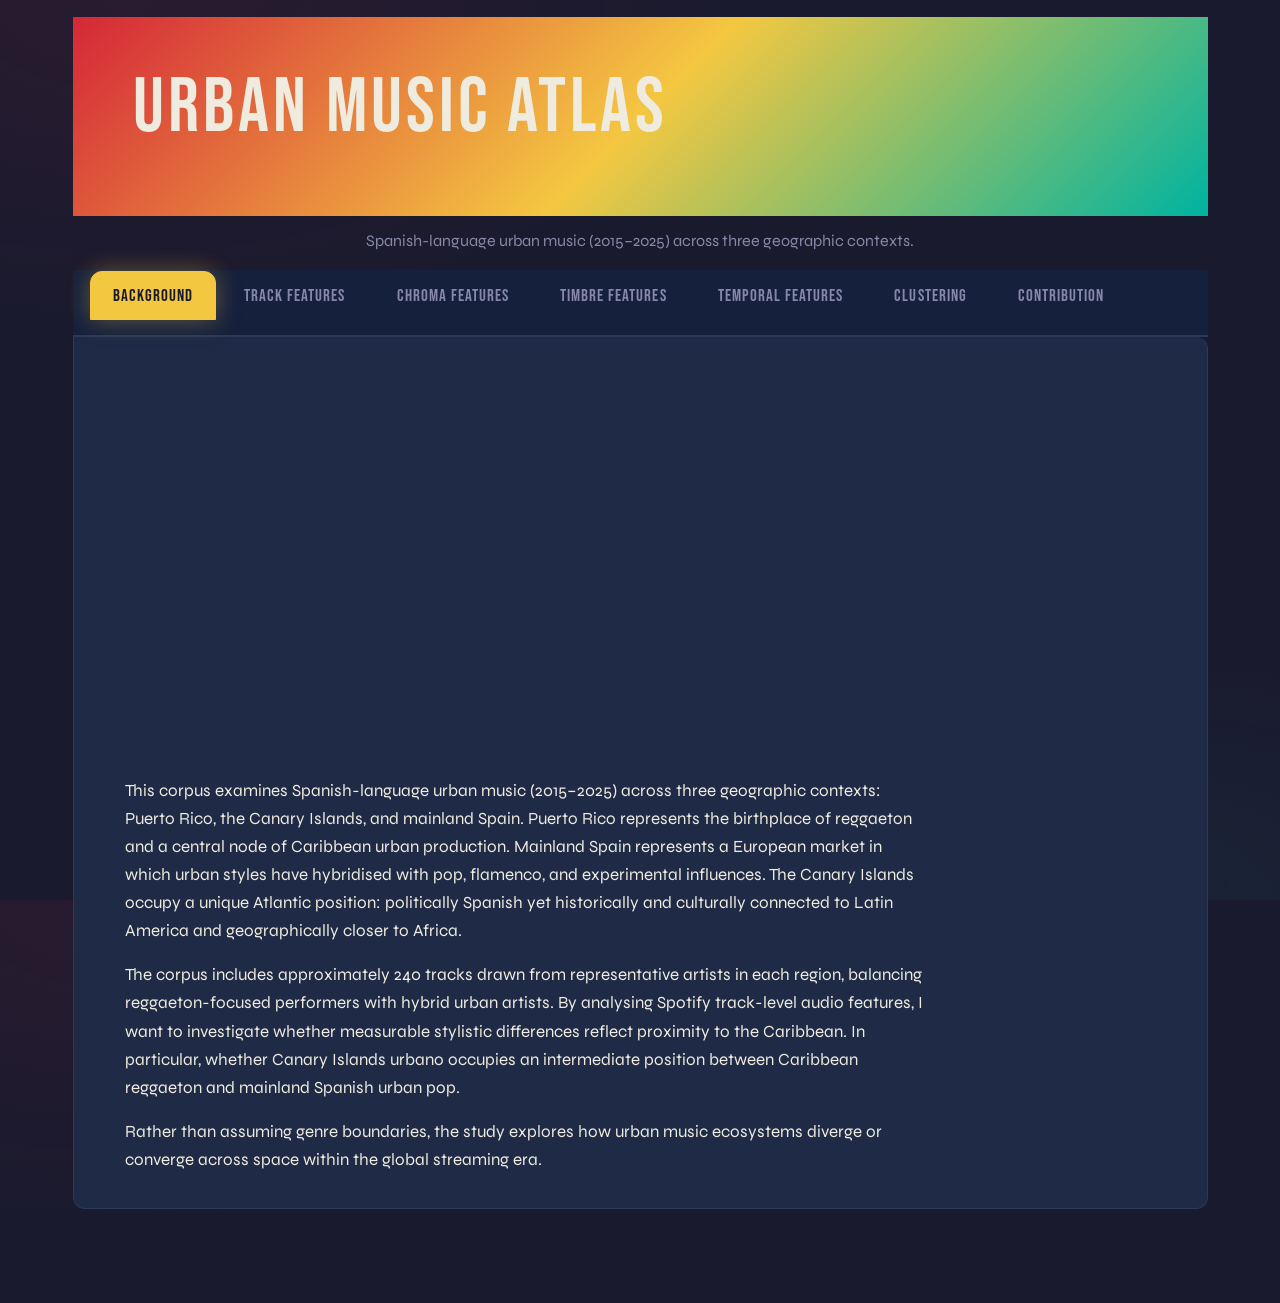
==== index.html @ befdadda "add keygrams" ====
<!DOCTYPE html>
<html xmlns="http://www.w3.org/1999/xhtml" lang="en" xml:lang="en"><head>

<meta charset="utf-8">
<meta name="generator" content="quarto-1.8.25">

<meta name="viewport" content="width=device-width, initial-scale=1.0, user-scalable=yes">


<title>Urban Music Atlas</title>
<style>
code{white-space: pre-wrap;}
span.smallcaps{font-variant: small-caps;}
div.columns{display: flex; gap: min(4vw, 1.5em);}
div.column{flex: auto; overflow-x: auto;}
div.hanging-indent{margin-left: 1.5em; text-indent: -1.5em;}
ul.task-list{list-style: none;}
ul.task-list li input[type="checkbox"] {
  width: 0.8em;
  margin: 0 0.8em 0.2em -1em; /* quarto-specific, see https://github.com/quarto-dev/quarto-cli/issues/4556 */ 
  vertical-align: middle;
}
</style>


<script src="index_files/libs/clipboard/clipboard.min.js"></script>
<script src="index_files/libs/quarto-html/quarto.js" type="module"></script>
<script src="index_files/libs/quarto-html/tabsets/tabsets.js" type="module"></script>
<script src="index_files/libs/quarto-html/axe/axe-check.js" type="module"></script>
<script src="index_files/libs/quarto-html/popper.min.js"></script>
<script src="index_files/libs/quarto-html/tippy.umd.min.js"></script>
<script src="index_files/libs/quarto-html/anchor.min.js"></script>
<link href="index_files/libs/quarto-html/tippy.css" rel="stylesheet">
<link href="index_files/libs/quarto-html/quarto-syntax-highlighting-dark-707d8167ce6003fca903bfe2be84ab7f.css" rel="stylesheet" id="quarto-text-highlighting-styles">
<script src="index_files/libs/bootstrap/bootstrap.min.js"></script>
<link href="index_files/libs/bootstrap/bootstrap-icons.css" rel="stylesheet">
<link href="index_files/libs/bootstrap/bootstrap-fcc3bc6eb91de46a6ea40c6d96a0da9b.min.css" rel="stylesheet" append-hash="true" id="quarto-bootstrap" data-mode="dark">


<link rel="stylesheet" href="styles.css">
</head>

<body class="quarto-light">

<div id="quarto-content" class="page-columns page-rows-contents page-layout-full">

<main class="content column-page" id="quarto-document-content">

<header id="title-block-header" class="quarto-title-block default">
<div class="quarto-title">
<h1 class="title">Urban Music Atlas</h1>
</div>



<div class="quarto-title-meta column-page">

    
  
    
  </div>
  


</header>


<div class="hero-banner">
<p>URBAN MUSIC ATLAS</p>
</div>
<p>Spanish-language urban music (2015–2025) across three geographic contexts.</p>
<div class="tabset-margin-container"></div><div class="panel-tabset">
<ul class="nav nav-tabs" role="tablist"><li class="nav-item" role="presentation"><a class="nav-link active" id="tabset-1-1-tab" data-bs-toggle="tab" data-bs-target="#tabset-1-1" role="tab" aria-controls="tabset-1-1" aria-selected="true" href="">Background</a></li><li class="nav-item" role="presentation"><a class="nav-link" id="tabset-1-2-tab" data-bs-toggle="tab" data-bs-target="#tabset-1-2" role="tab" aria-controls="tabset-1-2" aria-selected="false" href="">Track Features</a></li><li class="nav-item" role="presentation"><a class="nav-link" id="tabset-1-3-tab" data-bs-toggle="tab" data-bs-target="#tabset-1-3" role="tab" aria-controls="tabset-1-3" aria-selected="false" href="">Chroma Features</a></li><li class="nav-item" role="presentation"><a class="nav-link" id="tabset-1-4-tab" data-bs-toggle="tab" data-bs-target="#tabset-1-4" role="tab" aria-controls="tabset-1-4" aria-selected="false" href="">Timbre Features</a></li><li class="nav-item" role="presentation"><a class="nav-link" id="tabset-1-5-tab" data-bs-toggle="tab" data-bs-target="#tabset-1-5" role="tab" aria-controls="tabset-1-5" aria-selected="false" href="">Temporal Features</a></li><li class="nav-item" role="presentation"><a class="nav-link" id="tabset-1-6-tab" data-bs-toggle="tab" data-bs-target="#tabset-1-6" role="tab" aria-controls="tabset-1-6" aria-selected="false" href="">Clustering</a></li><li class="nav-item" role="presentation"><a class="nav-link" id="tabset-1-7-tab" data-bs-toggle="tab" data-bs-target="#tabset-1-7" role="tab" aria-controls="tabset-1-7" aria-selected="false" href="">Contribution</a></li></ul>
<div class="tab-content">
<div id="tabset-1-1" class="tab-pane active" role="tabpanel" aria-labelledby="tabset-1-1-tab">
<iframe src="https://open.spotify.com/embed/playlist/0Z93ne5Yrdqr1hLlRqF7hq" width="100%" height="380" frameborder="0" allowtransparency="true" allow="encrypted-media" style="border-radius: 12px;">
</iframe>
<p>This corpus examines Spanish-language urban music (2015–2025) across three geographic contexts: Puerto Rico, the Canary Islands, and mainland Spain. Puerto Rico represents the birthplace of reggaeton and a central node of Caribbean urban production. Mainland Spain represents a European market in which urban styles have hybridised with pop, flamenco, and experimental influences. The Canary Islands occupy a unique Atlantic position: politically Spanish yet historically and culturally connected to Latin America and geographically closer to Africa.</p>
<p>The corpus includes approximately 240 tracks drawn from representative artists in each region, balancing reggaeton-focused performers with hybrid urban artists. By analysing Spotify track-level audio features, I want to investigate whether measurable stylistic differences reflect proximity to the Caribbean. In particular, whether Canary Islands urbano occupies an intermediate position between Caribbean reggaeton and mainland Spanish urban pop.</p>
<p>Rather than assuming genre boundaries, the study explores how urban music ecosystems diverge or converge across space within the global streaming era.</p>
</div>
<div id="tabset-1-2" class="tab-pane" role="tabpanel" aria-labelledby="tabset-1-2-tab">

</div>
<div id="tabset-1-3" class="tab-pane" role="tabpanel" aria-labelledby="tabset-1-3-tab">
<p>These three chromagrams represent the pitch-class energy over time for three culturally rooted tracks from each region.</p>
<div class="chroma-grid">
<div class="chroma-card pr">
<div class="chroma-header">
<p>🇵🇷 <strong>DTMF · Bad Bunny</strong> — Puerto Rico</p>
</div>
<div class="cell">
<div class="cell-output-display">
<div>
<figure class="figure">
<p><img src="index_files/figure-html/unnamed-chunk-2-1.png" class="img-fluid figure-img" width="672"></p>
</figure>
</div>
</div>
</div>
<p>Shows prominent activity around A♭ and E, common in reggaeton production rooted in Puerto Rico.</p>
</div>
<div class="chroma-card ci">
<div class="chroma-header">
<p>🏝️ <strong>NI BORRACHO · Quevedo</strong> — Canary Islands</p>
</div>
<div class="cell">
<div class="cell-output-display">
<div>
<figure class="figure">
<p><img src="index_files/figure-html/unnamed-chunk-3-1.png" class="img-fluid figure-img" width="672"></p>
</figure>
</div>
</div>
</div>
<p>Energy evenly spread across A, G, F, and E — no single dominant tonal centre, suggesting a blend of Iberian and Latin American influences.</p>
</div>
<div class="chroma-card sp">
<div class="chroma-header">
<p>🇪🇸 <strong>MALAMENTE · Rosalía</strong> — Mainland Spain</p>
</div>
<div class="cell">
<div class="cell-output-display">
<div>
<figure class="figure">
<p><img src="index_files/figure-html/unnamed-chunk-4-1.png" class="img-fluid figure-img" width="672"></p>
</figure>
</div>
</div>
</div>
<p>Strong concentration around G, C, and F — reflecting the harmonic language deeply embedded in flamenco tradition.</p>
</div>
</div>
<blockquote class="blockquote">
<p>Quevedo’s chromagram appears harmonically closer to Bad Bunny than to Rosalía — hinting that Canarian music carries a stronger Latin Caribbean influence than a Peninsular Spanish one.</p>
</blockquote>
<hr>
<section id="key-estimation" class="level3">
<h3 class="anchored" data-anchor-id="key-estimation">Key Estimation</h3>
<p>These keygrams compare the chroma features of each track against major and minor key profiles, revealing which key the music gravitates towards over time. Brighter areas indicate a stronger match to that key.</p>
<p><strong>🇵🇷 DtMF · Bad Bunny — Keygram</strong></p>
<div class="cell">
<div class="cell-output-display">
<div>
<figure class="figure">
<p><img src="index_files/figure-html/unnamed-chunk-7-1.png" class="img-fluid figure-img" width="672"></p>
</figure>
</div>
</div>
</div>
<div class="callout callout-style-default callout-note callout-titled">
<div class="callout-header d-flex align-content-center">
<div class="callout-icon-container">
<i class="callout-icon"></i>
</div>
<div class="callout-title-container flex-fill">
Note
</div>
</div>
<div class="callout-body-container callout-body">
<p><strong>Key:</strong> The keygram shows consistent brightness concentrated around D#:min and B:maj throughout the track, suggesting DtMF gravitates towards these keys. This is consistent with reggaeton’s tendency to use minor keys with a dark, intense character. The bright yellow spike in the first 25 seconds likely reflects the instrumental intro before the vocal and beat fully establish the harmonic centre.</p>
</div>
</div>
<hr>
<p><strong>🏝️ NI BORRACHO · Quevedo — Keygram</strong></p>
<div class="cell">
<div class="cell-output-display">
<div>
<figure class="figure">
<p><img src="index_files/figure-html/unnamed-chunk-8-1.png" class="img-fluid figure-img" width="672"></p>
</figure>
</div>
</div>
</div>
<div class="callout callout-style-default callout-note callout-titled">
<div class="callout-header d-flex align-content-center">
<div class="callout-icon-container">
<i class="callout-icon"></i>
</div>
<div class="callout-title-container flex-fill">
Note
</div>
</div>
<div class="callout-body-container callout-body">
<p><strong>Key:</strong> The keygram shows more evenly distributed brightness than DtMF, with no dominant key throughout. There is some concentration in the upper keys, consistent with the track’s harmonically blended character noted in the chromagram. The absence of a strongly dominant key across the full track could reflect Quevedo’s intermediate Atlantic position, neither as tonally fixed as Caribbean reggaeton nor as modally complex as Peninsular flamenco.</p>
</div>
</div>
<hr>
<p><strong>🇪🇸 Malamente · Rosalía — Keygram</strong></p>
<div class="cell">
<div class="cell-output-display">
<div>
<figure class="figure">
<p><img src="index_files/figure-html/unnamed-chunk-9-1.png" class="img-fluid figure-img" width="672"></p>
</figure>
</div>
</div>
</div>
<div class="callout callout-style-default callout-note callout-titled">
<div class="callout-header d-flex align-content-center">
<div class="callout-icon-container">
<i class="callout-icon"></i>
</div>
<div class="callout-title-container flex-fill">
Note
</div>
</div>
<div class="callout-body-container callout-body">
<p><strong>Key:</strong> The most distinctive keygram of the three. Clear yellow bands appear at specific moments (at middle of song and toward the end) rather than consistently throughout, suggesting strong but shifting tonal centres. This is characteristic of flamenco’s harmony, which does not conform to standard major/minor key profiles — explaining why the brightness is more fragmented and less stable than in the other two tracks.</p>
</div>
</div>
</section>
</div>
<div id="tabset-1-4" class="tab-pane" role="tabpanel" aria-labelledby="tabset-1-4-tab">
<p>These cepstrograms show the timbral texture over time for each track using Mel-Frequency Cepstral Coefficients (MFCCs).</p>
<p><strong>🇵🇷 Bad Bunny – DtMF (Puerto Rico)</strong></p>
<div class="cell">
<div class="cell-output-display">
<div>
<figure class="figure">
<p><img src="index_files/figure-html/unnamed-chunk-10-1.png" class="img-fluid figure-img" width="672"></p>
</figure>
</div>
</div>
</div>
<p>MFCC_02 shows the most variation with spikes throughout, indicating strong and consistent low-frequency energy, typical of reggeaton’s heavy bass and kick drum production.The upper MFCCs (15 to 21) are relatively uniform, suggesting a stable, electronically produced timbral texture with little acoustic variation.</p>
<p><strong>🏝️ Quevedo – NI BORRACHO (Canary Islands)</strong></p>
<div class="cell">
<div class="cell-output-display">
<div>
<figure class="figure">
<p><img src="index_files/figure-html/unnamed-chunk-11-1.png" class="img-fluid figure-img" width="672"></p>
</figure>
</div>
</div>
</div>
<p>Just like DtMF, mfcc_02 also dominates with strong brightness. However, mfcc_07 shows more dramatic dark patches, moments of contrast that could correspond to the chorus of the song and the production drops that it has. The overall texture is more varied than Bad Bunny’s, hinting at a more melodically dynamic production style that blends urban and pop.</p>
<p><strong>🇪🇸 Rosalía – Malamente (Spain)</strong></p>
<div class="cell">
<div class="cell-output-display">
<div>
<figure class="figure">
<p><img src="index_files/figure-html/unnamed-chunk-12-1.png" class="img-fluid figure-img" width="672"></p>
</figure>
</div>
</div>
</div>
<p>This is the most distinctive cepstogram of the three. MFCC_09 shows a persistent band of negative values for the entire length of the track which reflects the timbral quality of the guitar and flamenco vocals which occupy a different frequency than electronic production. MFCC_02 still shows brightness but less so than the other two tracks.</p>
<blockquote class="blockquote">
<p>All three tracks share a strong mfcc_02 component, suggesting comparable low-frequency energy across regions. Bad Bunny and Quevedo are timbally closer to each other and Malamente stands out with its unique MFCC_09 pattern. This aligns with out hypothesis that Canarian urbano leans Caribbean rather than Iberian.</p>
</blockquote>
</div>
<div id="tabset-1-5" class="tab-pane" role="tabpanel" aria-labelledby="tabset-1-5-tab">
<p>Self-similarity matrices reveal the internal structure of each track by comparing every moment against every other moment. Bright diagonal stripes indicate repeated sections; checkerboard patterns suggest clear verse/chorus alternation. Each track is analysed using both chroma (harmonic) and timbre (textural) data.</p>
<hr>
<section id="dtmf-bad-bunny-puerto-rico" class="level3">
<h3 class="anchored" data-anchor-id="dtmf-bad-bunny-puerto-rico">🇵🇷 DtMF · Bad Bunny (Puerto Rico)</h3>
<div class="cell quarto-layout-panel" data-layout-ncol="2">
<div class="quarto-layout-row">
<div class="quarto-layout-cell" style="flex-basis: 50.0%;justify-content: center;">
<p><img src="index_files/figure-html/unnamed-chunk-13-1.png" class="img-fluid" width="672"></p>
</div>
<div class="quarto-layout-cell" style="flex-basis: 50.0%;justify-content: center;">
<p><img src="index_files/figure-html/unnamed-chunk-13-2.png" class="img-fluid" width="672"></p>
</div>
</div>
</div>
<div class="callout callout-style-default callout-note callout-titled">
<div class="callout-header d-flex align-content-center">
<div class="callout-icon-container">
<i class="callout-icon"></i>
</div>
<div class="callout-title-container flex-fill">
Note
</div>
</div>
<div class="callout-body-container callout-body">
<p><strong>Chroma SSM:</strong> Very dense, almost uniform bright pattern with faint diagonal lines which reflects reggaeton’s highly repetitive harmonic loop where the same chord progression repeats throughout with minimal variation.</p>
</div>
</div>
<div class="callout callout-style-default callout-important callout-titled">
<div class="callout-header d-flex align-content-center">
<div class="callout-icon-container">
<i class="callout-icon"></i>
</div>
<div class="callout-title-container flex-fill">
Important
</div>
</div>
<div class="callout-body-container callout-body">
<p><strong>Timbre SSM:</strong> Structured with clear rectangular blocks. While the harmonic content changes constantly, the timbral texture shifts between sections. Notably, the dark square visible towards the end likely corresponds to the spoken word outro where the music fades and vocals take over, creating a timbral texture distinct from the rest of the track.</p>
</div>
</div>
<hr>
</section>
<section id="ni-borracho-quevedo-canary-islands" class="level3">
<h3 class="anchored" data-anchor-id="ni-borracho-quevedo-canary-islands">🏝️ NI BORRACHO · Quevedo (Canary Islands)</h3>
<div class="cell quarto-layout-panel" data-layout-ncol="2">
<div class="quarto-layout-row">
<div class="quarto-layout-cell" style="flex-basis: 50.0%;justify-content: center;">
<p><img src="index_files/figure-html/unnamed-chunk-14-1.png" class="img-fluid" width="672"></p>
</div>
<div class="quarto-layout-cell" style="flex-basis: 50.0%;justify-content: center;">
<p><img src="index_files/figure-html/unnamed-chunk-14-2.png" class="img-fluid" width="672"></p>
</div>
</div>
</div>
<div class="callout callout-style-default callout-note callout-titled">
<div class="callout-header d-flex align-content-center">
<div class="callout-icon-container">
<i class="callout-icon"></i>
</div>
<div class="callout-title-container flex-fill">
Note
</div>
</div>
<div class="callout-body-container callout-body">
<p><strong>Chroma SSM:</strong> Similar dense pattern to Bad Bunny but with slightly more visible block structure, hinting at clearer harmonic contrast between sections. This is consistent with a more melodically varied urban-pop production style.</p>
</div>
</div>
<div class="callout callout-style-default callout-important callout-titled">
<div class="callout-header d-flex align-content-center">
<div class="callout-icon-container">
<i class="callout-icon"></i>
</div>
<div class="callout-title-container flex-fill">
Important
</div>
</div>
<div class="callout-body-container callout-body">
<p><strong>Timbre SSM:</strong> The most striking of the three. The SSM shows a very clear large dark square in the centre surrounded by brighter areas, suggesting a distinct middle section that sounds timbrally very different from the rest. This likely corresponds to the mid-song beat change, where production shifts significantly, creating a timbral texture that contrasts sharply with both opening and closing sections. As with DtMF, a dark region towards the end likely reflects the spoken or faded-out passage.</p>
</div>
</div>
<hr>
</section>
<section id="malamente-rosalía-peninsular-spain" class="level3">
<h3 class="anchored" data-anchor-id="malamente-rosalía-peninsular-spain">🇪🇸 Malamente · Rosalía (Peninsular Spain)</h3>
<div class="cell quarto-layout-panel" data-layout-ncol="2">
<div class="quarto-layout-row">
<div class="quarto-layout-cell" style="flex-basis: 50.0%;justify-content: center;">
<p><img src="index_files/figure-html/unnamed-chunk-15-1.png" class="img-fluid" width="672"></p>
</div>
<div class="quarto-layout-cell" style="flex-basis: 50.0%;justify-content: center;">
<p><img src="index_files/figure-html/unnamed-chunk-15-2.png" class="img-fluid" width="672"></p>
</div>
</div>
</div>
<div class="callout callout-style-default callout-note callout-titled">
<div class="callout-header d-flex align-content-center">
<div class="callout-icon-container">
<i class="callout-icon"></i>
</div>
<div class="callout-title-container flex-fill">
Note
</div>
</div>
<div class="callout-body-container callout-body">
<p><strong>Chroma SSM:</strong> Shows the clearest block structure of the three: distinct sections reflecting flamenco’s more varied harmonic movement compared to reggaeton’s loops. Structure is visible and meaningful here.</p>
</div>
</div>
<div class="callout callout-style-default callout-important callout-titled">
<div class="callout-header d-flex align-content-center">
<div class="callout-icon-container">
<i class="callout-icon"></i>
</div>
<div class="callout-title-container flex-fill">
Important
</div>
</div>
<div class="callout-body-container callout-body">
<p><strong>Timbre SSM:</strong> Strong diagonal stripes with clear off-diagonal blocks. Several sections return and repeat, consistent with flamenco’s structured forms. Malamente has the most clearly defined musical structure of the three tracks.</p>
</div>
</div>
</section>
</div>
<div id="tabset-1-6" class="tab-pane" role="tabpanel" aria-labelledby="tabset-1-6-tab">

</div>
<div id="tabset-1-7" class="tab-pane" role="tabpanel" aria-labelledby="tabset-1-7-tab">

</div>
</div>
</div>

</main>
<!-- /main column -->
<script id="quarto-html-after-body" type="application/javascript">
  window.document.addEventListener("DOMContentLoaded", function (event) {
    const icon = "";
    const anchorJS = new window.AnchorJS();
    anchorJS.options = {
      placement: 'right',
      icon: icon
    };
    anchorJS.add('.anchored');
    const isCodeAnnotation = (el) => {
      for (const clz of el.classList) {
        if (clz.startsWith('code-annotation-')) {                     
          return true;
        }
      }
      return false;
    }
    const onCopySuccess = function(e) {
      // button target
      const button = e.trigger;
      // don't keep focus
      button.blur();
      // flash "checked"
      button.classList.add('code-copy-button-checked');
      var currentTitle = button.getAttribute("title");
      button.setAttribute("title", "Copied!");
      let tooltip;
      if (window.bootstrap) {
        button.setAttribute("data-bs-toggle", "tooltip");
        button.setAttribute("data-bs-placement", "left");
        button.setAttribute("data-bs-title", "Copied!");
        tooltip = new bootstrap.Tooltip(button, 
          { trigger: "manual", 
            customClass: "code-copy-button-tooltip",
            offset: [0, -8]});
        tooltip.show();    
      }
      setTimeout(function() {
        if (tooltip) {
          tooltip.hide();
          button.removeAttribute("data-bs-title");
          button.removeAttribute("data-bs-toggle");
          button.removeAttribute("data-bs-placement");
        }
        button.setAttribute("title", currentTitle);
        button.classList.remove('code-copy-button-checked');
      }, 1000);
      // clear code selection
      e.clearSelection();
    }
    const getTextToCopy = function(trigger) {
      const outerScaffold = trigger.parentElement.cloneNode(true);
      const codeEl = outerScaffold.querySelector('code');
      for (const childEl of codeEl.children) {
        if (isCodeAnnotation(childEl)) {
          childEl.remove();
        }
      }
      return codeEl.innerText;
    }
    const clipboard = new window.ClipboardJS('.code-copy-button:not([data-in-quarto-modal])', {
      text: getTextToCopy
    });
    clipboard.on('success', onCopySuccess);
    if (window.document.getElementById('quarto-embedded-source-code-modal')) {
      const clipboardModal = new window.ClipboardJS('.code-copy-button[data-in-quarto-modal]', {
        text: getTextToCopy,
        container: window.document.getElementById('quarto-embedded-source-code-modal')
      });
      clipboardModal.on('success', onCopySuccess);
    }
      var localhostRegex = new RegExp(/^(?:http|https):\/\/localhost\:?[0-9]*\//);
      var mailtoRegex = new RegExp(/^mailto:/);
        var filterRegex = new RegExp('/' + window.location.host + '/');
      var isInternal = (href) => {
          return filterRegex.test(href) || localhostRegex.test(href) || mailtoRegex.test(href);
      }
      // Inspect non-navigation links and adorn them if external
     var links = window.document.querySelectorAll('a[href]:not(.nav-link):not(.navbar-brand):not(.toc-action):not(.sidebar-link):not(.sidebar-item-toggle):not(.pagination-link):not(.no-external):not([aria-hidden]):not(.dropdown-item):not(.quarto-navigation-tool):not(.about-link)');
      for (var i=0; i<links.length; i++) {
        const link = links[i];
        if (!isInternal(link.href)) {
          // undo the damage that might have been done by quarto-nav.js in the case of
          // links that we want to consider external
          if (link.dataset.originalHref !== undefined) {
            link.href = link.dataset.originalHref;
          }
        }
      }
    function tippyHover(el, contentFn, onTriggerFn, onUntriggerFn) {
      const config = {
        allowHTML: true,
        maxWidth: 500,
        delay: 100,
        arrow: false,
        appendTo: function(el) {
            return el.parentElement;
        },
        interactive: true,
        interactiveBorder: 10,
        theme: 'quarto',
        placement: 'bottom-start',
      };
      if (contentFn) {
        config.content = contentFn;
      }
      if (onTriggerFn) {
        config.onTrigger = onTriggerFn;
      }
      if (onUntriggerFn) {
        config.onUntrigger = onUntriggerFn;
      }
      window.tippy(el, config); 
    }
    const noterefs = window.document.querySelectorAll('a[role="doc-noteref"]');
    for (var i=0; i<noterefs.length; i++) {
      const ref = noterefs[i];
      tippyHover(ref, function() {
        // use id or data attribute instead here
        let href = ref.getAttribute('data-footnote-href') || ref.getAttribute('href');
        try { href = new URL(href).hash; } catch {}
        const id = href.replace(/^#\/?/, "");
        const note = window.document.getElementById(id);
        if (note) {
          return note.innerHTML;
        } else {
          return "";
        }
      });
    }
    const xrefs = window.document.querySelectorAll('a.quarto-xref');
    const processXRef = (id, note) => {
      // Strip column container classes
      const stripColumnClz = (el) => {
        el.classList.remove("page-full", "page-columns");
        if (el.children) {
          for (const child of el.children) {
            stripColumnClz(child);
          }
        }
      }
      stripColumnClz(note)
      if (id === null || id.startsWith('sec-')) {
        // Special case sections, only their first couple elements
        const container = document.createElement("div");
        if (note.children && note.children.length > 2) {
          container.appendChild(note.children[0].cloneNode(true));
          for (let i = 1; i < note.children.length; i++) {
            const child = note.children[i];
            if (child.tagName === "P" && child.innerText === "") {
              continue;
            } else {
              container.appendChild(child.cloneNode(true));
              break;
            }
          }
          if (window.Quarto?.typesetMath) {
            window.Quarto.typesetMath(container);
          }
          return container.innerHTML
        } else {
          if (window.Quarto?.typesetMath) {
            window.Quarto.typesetMath(note);
          }
          return note.innerHTML;
        }
      } else {
        // Remove any anchor links if they are present
        const anchorLink = note.querySelector('a.anchorjs-link');
        if (anchorLink) {
          anchorLink.remove();
        }
        if (window.Quarto?.typesetMath) {
          window.Quarto.typesetMath(note);
        }
        if (note.classList.contains("callout")) {
          return note.outerHTML;
        } else {
          return note.innerHTML;
        }
      }
    }
    for (var i=0; i<xrefs.length; i++) {
      const xref = xrefs[i];
      tippyHover(xref, undefined, function(instance) {
        instance.disable();
        let url = xref.getAttribute('href');
        let hash = undefined; 
        if (url.startsWith('#')) {
          hash = url;
        } else {
          try { hash = new URL(url).hash; } catch {}
        }
        if (hash) {
          const id = hash.replace(/^#\/?/, "");
          const note = window.document.getElementById(id);
          if (note !== null) {
            try {
              const html = processXRef(id, note.cloneNode(true));
              instance.setContent(html);
            } finally {
              instance.enable();
              instance.show();
            }
          } else {
            // See if we can fetch this
            fetch(url.split('#')[0])
            .then(res => res.text())
            .then(html => {
              const parser = new DOMParser();
              const htmlDoc = parser.parseFromString(html, "text/html");
              const note = htmlDoc.getElementById(id);
              if (note !== null) {
                const html = processXRef(id, note);
                instance.setContent(html);
              } 
            }).finally(() => {
              instance.enable();
              instance.show();
            });
          }
        } else {
          // See if we can fetch a full url (with no hash to target)
          // This is a special case and we should probably do some content thinning / targeting
          fetch(url)
          .then(res => res.text())
          .then(html => {
            const parser = new DOMParser();
            const htmlDoc = parser.parseFromString(html, "text/html");
            const note = htmlDoc.querySelector('main.content');
            if (note !== null) {
              // This should only happen for chapter cross references
              // (since there is no id in the URL)
              // remove the first header
              if (note.children.length > 0 && note.children[0].tagName === "HEADER") {
                note.children[0].remove();
              }
              const html = processXRef(null, note);
              instance.setContent(html);
            } 
          }).finally(() => {
            instance.enable();
            instance.show();
          });
        }
      }, function(instance) {
      });
    }
        let selectedAnnoteEl;
        const selectorForAnnotation = ( cell, annotation) => {
          let cellAttr = 'data-code-cell="' + cell + '"';
          let lineAttr = 'data-code-annotation="' +  annotation + '"';
          const selector = 'span[' + cellAttr + '][' + lineAttr + ']';
          return selector;
        }
        const selectCodeLines = (annoteEl) => {
          const doc = window.document;
          const targetCell = annoteEl.getAttribute("data-target-cell");
          const targetAnnotation = annoteEl.getAttribute("data-target-annotation");
          const annoteSpan = window.document.querySelector(selectorForAnnotation(targetCell, targetAnnotation));
          const lines = annoteSpan.getAttribute("data-code-lines").split(",");
          const lineIds = lines.map((line) => {
            return targetCell + "-" + line;
          })
          let top = null;
          let height = null;
          let parent = null;
          if (lineIds.length > 0) {
              //compute the position of the single el (top and bottom and make a div)
              const el = window.document.getElementById(lineIds[0]);
              top = el.offsetTop;
              height = el.offsetHeight;
              parent = el.parentElement.parentElement;
            if (lineIds.length > 1) {
              const lastEl = window.document.getElementById(lineIds[lineIds.length - 1]);
              const bottom = lastEl.offsetTop + lastEl.offsetHeight;
              height = bottom - top;
            }
            if (top !== null && height !== null && parent !== null) {
              // cook up a div (if necessary) and position it 
              let div = window.document.getElementById("code-annotation-line-highlight");
              if (div === null) {
                div = window.document.createElement("div");
                div.setAttribute("id", "code-annotation-line-highlight");
                div.style.position = 'absolute';
                parent.appendChild(div);
              }
              div.style.top = top - 2 + "px";
              div.style.height = height + 4 + "px";
              div.style.left = 0;
              let gutterDiv = window.document.getElementById("code-annotation-line-highlight-gutter");
              if (gutterDiv === null) {
                gutterDiv = window.document.createElement("div");
                gutterDiv.setAttribute("id", "code-annotation-line-highlight-gutter");
                gutterDiv.style.position = 'absolute';
                const codeCell = window.document.getElementById(targetCell);
                const gutter = codeCell.querySelector('.code-annotation-gutter');
                gutter.appendChild(gutterDiv);
              }
              gutterDiv.style.top = top - 2 + "px";
              gutterDiv.style.height = height + 4 + "px";
            }
            selectedAnnoteEl = annoteEl;
          }
        };
        const unselectCodeLines = () => {
          const elementsIds = ["code-annotation-line-highlight", "code-annotation-line-highlight-gutter"];
          elementsIds.forEach((elId) => {
            const div = window.document.getElementById(elId);
            if (div) {
              div.remove();
            }
          });
          selectedAnnoteEl = undefined;
        };
          // Handle positioning of the toggle
      window.addEventListener(
        "resize",
        throttle(() => {
          elRect = undefined;
          if (selectedAnnoteEl) {
            selectCodeLines(selectedAnnoteEl);
          }
        }, 10)
      );
      function throttle(fn, ms) {
      let throttle = false;
      let timer;
        return (...args) => {
          if(!throttle) { // first call gets through
              fn.apply(this, args);
              throttle = true;
          } else { // all the others get throttled
              if(timer) clearTimeout(timer); // cancel #2
              timer = setTimeout(() => {
                fn.apply(this, args);
                timer = throttle = false;
              }, ms);
          }
        };
      }
        // Attach click handler to the DT
        const annoteDls = window.document.querySelectorAll('dt[data-target-cell]');
        for (const annoteDlNode of annoteDls) {
          annoteDlNode.addEventListener('click', (event) => {
            const clickedEl = event.target;
            if (clickedEl !== selectedAnnoteEl) {
              unselectCodeLines();
              const activeEl = window.document.querySelector('dt[data-target-cell].code-annotation-active');
              if (activeEl) {
                activeEl.classList.remove('code-annotation-active');
              }
              selectCodeLines(clickedEl);
              clickedEl.classList.add('code-annotation-active');
            } else {
              // Unselect the line
              unselectCodeLines();
              clickedEl.classList.remove('code-annotation-active');
            }
          });
        }
    const findCites = (el) => {
      const parentEl = el.parentElement;
      if (parentEl) {
        const cites = parentEl.dataset.cites;
        if (cites) {
          return {
            el,
            cites: cites.split(' ')
          };
        } else {
          return findCites(el.parentElement)
        }
      } else {
        return undefined;
      }
    };
    var bibliorefs = window.document.querySelectorAll('a[role="doc-biblioref"]');
    for (var i=0; i<bibliorefs.length; i++) {
      const ref = bibliorefs[i];
      const citeInfo = findCites(ref);
      if (citeInfo) {
        tippyHover(citeInfo.el, function() {
          var popup = window.document.createElement('div');
          citeInfo.cites.forEach(function(cite) {
            var citeDiv = window.document.createElement('div');
            citeDiv.classList.add('hanging-indent');
            citeDiv.classList.add('csl-entry');
            var biblioDiv = window.document.getElementById('ref-' + cite);
            if (biblioDiv) {
              citeDiv.innerHTML = biblioDiv.innerHTML;
            }
            popup.appendChild(citeDiv);
          });
          return popup.innerHTML;
        });
      }
    }
  });
  </script>
</div> <!-- /content -->




</body></html>
---- index_files/libs/quarto-html/tippy.css ----
.tippy-box[data-animation=fade][data-state=hidden]{opacity:0}[data-tippy-root]{max-width:calc(100vw - 10px)}.tippy-box{position:relative;background-color:#333;color:#fff;border-radius:4px;font-size:14px;line-height:1.4;white-space:normal;outline:0;transition-property:transform,visibility,opacity}.tippy-box[data-placement^=top]>.tippy-arrow{bottom:0}.tippy-box[data-placement^=top]>.tippy-arrow:before{bottom:-7px;left:0;border-width:8px 8px 0;border-top-color:initial;transform-origin:center top}.tippy-box[data-placement^=bottom]>.tippy-arrow{top:0}.tippy-box[data-placement^=bottom]>.tippy-arrow:before{top:-7px;left:0;border-width:0 8px 8px;border-bottom-color:initial;transform-origin:center bottom}.tippy-box[data-placement^=left]>.tippy-arrow{right:0}.tippy-box[data-placement^=left]>.tippy-arrow:before{border-width:8px 0 8px 8px;border-left-color:initial;right:-7px;transform-origin:center left}.tippy-box[data-placement^=right]>.tippy-arrow{left:0}.tippy-box[data-placement^=right]>.tippy-arrow:before{left:-7px;border-width:8px 8px 8px 0;border-right-color:initial;transform-origin:center right}.tippy-box[data-inertia][data-state=visible]{transition-timing-function:cubic-bezier(.54,1.5,.38,1.11)}.tippy-arrow{width:16px;height:16px;color:#333}.tippy-arrow:before{content:"";position:absolute;border-color:transparent;border-style:solid}.tippy-content{position:relative;padding:5px 9px;z-index:1}
---- index_files/libs/quarto-html/quarto-syntax-highlighting-dark-707d8167ce6003fca903bfe2be84ab7f.css ----
/* quarto syntax highlight colors */
:root {
  --quarto-hl-al-color: #f07178;
  --quarto-hl-an-color: #d4d0ab;
  --quarto-hl-at-color: #00e0e0;
  --quarto-hl-bn-color: #d4d0ab;
  --quarto-hl-bu-color: #abe338;
  --quarto-hl-ch-color: #abe338;
  --quarto-hl-co-color: #f8f8f2;
  --quarto-hl-cv-color: #ffd700;
  --quarto-hl-cn-color: #ffd700;
  --quarto-hl-cf-color: #ffa07a;
  --quarto-hl-dt-color: #ffa07a;
  --quarto-hl-dv-color: #d4d0ab;
  --quarto-hl-do-color: #f8f8f2;
  --quarto-hl-er-color: #f07178;
  --quarto-hl-ex-color: #00e0e0;
  --quarto-hl-fl-color: #d4d0ab;
  --quarto-hl-fu-color: #ffa07a;
  --quarto-hl-im-color: #abe338;
  --quarto-hl-in-color: #d4d0ab;
  --quarto-hl-kw-color: #ffa07a;
  --quarto-hl-op-color: #ffa07a;
  --quarto-hl-ot-color: #00e0e0;
  --quarto-hl-pp-color: #dcc6e0;
  --quarto-hl-re-color: #00e0e0;
  --quarto-hl-sc-color: #abe338;
  --quarto-hl-ss-color: #abe338;
  --quarto-hl-st-color: #abe338;
  --quarto-hl-va-color: #00e0e0;
  --quarto-hl-vs-color: #abe338;
  --quarto-hl-wa-color: #dcc6e0;
}

/* other quarto variables */
:root {
  --quarto-font-monospace: SFMono-Regular, Menlo, Monaco, Consolas, "Liberation Mono", "Courier New", monospace;
}

/* syntax highlight based on Pandoc's rules */
pre > code.sourceCode > span {
  color: #f8f8f2;
}

code.sourceCode > span {
  color: #f8f8f2;
}

div.sourceCode,
div.sourceCode pre.sourceCode {
  color: #f8f8f2;
}

/* Normal */
code span {
  color: #f8f8f2;
}

/* Alert */
code span.al {
  color: #f07178;
}

/* Annotation */
code span.an {
  color: #d4d0ab;
}

/* Attribute */
code span.at {
  color: #00e0e0;
}

/* BaseN */
code span.bn {
  color: #d4d0ab;
}

/* BuiltIn */
code span.bu {
  color: #abe338;
}

/* ControlFlow */
code span.cf {
  font-weight: bold;
  color: #ffa07a;
}

/* Char */
code span.ch {
  color: #abe338;
}

/* Constant */
code span.cn {
  color: #ffd700;
}

/* Comment */
code span.co {
  font-style: italic;
  color: #f8f8f2;
}

/* CommentVar */
code span.cv {
  color: #ffd700;
}

/* Documentation */
code span.do {
  color: #f8f8f2;
}

/* DataType */
code span.dt {
  color: #ffa07a;
}

/* DecVal */
code span.dv {
  color: #d4d0ab;
}

/* Error */
code span.er {
  color: #f07178;
  text-decoration: underline;
}

/* Extension */
code span.ex {
  font-weight: bold;
  color: #00e0e0;
}

/* Float */
code span.fl {
  color: #d4d0ab;
}

/* Function */
code span.fu {
  color: #ffa07a;
}

/* Import */
code span.im {
  color: #abe338;
}

/* Information */
code span.in {
  color: #d4d0ab;
}

/* Keyword */
code span.kw {
  font-weight: bold;
  color: #ffa07a;
}

/* Operator */
code span.op {
  color: #ffa07a;
}

/* Other */
code span.ot {
  color: #00e0e0;
}

/* Preprocessor */
code span.pp {
  color: #dcc6e0;
}

/* RegionMarker */
code span.re {
  background-color: #f8f8f2;
  color: #00e0e0;
}

/* SpecialChar */
code span.sc {
  color: #abe338;
}

/* SpecialString */
code span.ss {
  color: #abe338;
}

/* String */
code span.st {
  color: #abe338;
}

/* Variable */
code span.va {
  color: #00e0e0;
}

/* VerbatimString */
code span.vs {
  color: #abe338;
}

/* Warning */
code span.wa {
  color: #dcc6e0;
}

.prevent-inlining {
  content: "</";
}

/*# sourceMappingURL=f5ab3bb6f5ded8da9f12dd3a91d3da26.css.map */
---- styles.css ----
/* ============================================================
   URBAN MUSIC ATLAS — styles.css
   Palette: deep charcoal · solar gold · PR red · Atlantic teal
   ============================================================ */

@import url('https://fonts.googleapis.com/css2?family=Bebas+Neue&family=Syne:wght@400;600;800&family=Space+Mono:ital,wght@0,400;0,700;1,400&display=swap');

/* ---------- Design Tokens ---------- */
:root {
  --night:      #1a1a2e;
  --deep:       #16213e;
  --card:       #1f2b47;
  --border:     #2d3a5a;
  --gold:       #f5c842;
  --gold-dim:   #c49f28;
  --red:        #d62839;
  --teal:       #00b4a2;
  --white:      #f0ecdf;
  --muted:      #8888aa;

  --font-display: 'Bebas Neue', sans-serif;
  --font-body:    'Syne', sans-serif;
  --font-mono:    'Space Mono', monospace;

  --radius:    12px;
  --radius-lg: 20px;
  --glow-gold: 0 0 24px rgba(245,200,66,.35);
  --glow-teal: 0 0 24px rgba(0,180,162,.30);
}

/* ---------- Base Reset ---------- */
*, *::before, *::after { box-sizing: border-box; margin: 0; padding: 0; }
html { scroll-behavior: smooth; }

body {
  background-color: var(--night);
  color: var(--white);
  font-family: var(--font-body);
  font-size: 1rem;
  line-height: 1.65;
  background-image:
    radial-gradient(ellipse 80% 60% at 10% 0%, rgba(214,40,57,.08) 0%, transparent 60%),
    radial-gradient(ellipse 60% 50% at 90% 100%, rgba(0,180,162,.07) 0%, transparent 55%);
}

/* ---------- Scrollbar ---------- */
::-webkit-scrollbar { width: 6px; }
::-webkit-scrollbar-track { background: var(--deep); }
::-webkit-scrollbar-thumb { background: var(--gold); border-radius: 3px; }

/* ---------- Selection ---------- */
::selection { background: var(--gold); color: var(--night); }

/* ---------- Typography ---------- */
h1, h2, h3, h4 {
  font-family: var(--font-display);
  letter-spacing: .04em;
  line-height: 1.1;
  color: var(--gold);
}

h1 { font-size: clamp(2.8rem, 6vw, 5rem); }
h2 { font-size: clamp(1.8rem, 3.5vw, 2.8rem); }
h3 { font-size: clamp(1.2rem, 2.5vw, 1.8rem); }

p, li, blockquote {
  text-align: left !important;
  color: var(--white);
  max-width: 80ch;
  margin: 0 0 16px 0;
}

a {
  color: var(--teal);
  text-decoration: none;
  transition: color .2s;
}
a:hover { color: var(--gold); }

code, pre {
  font-family: var(--font-mono);
  font-size: .88rem;
  background: var(--card);
  border: 1px solid var(--border);
  border-radius: 6px;
}
code { padding: .15em .45em; color: var(--gold); }
pre  { padding: 1.2rem; overflow-x: auto; }

/* ---------- HERO HEADER ---------- */
/* Hide the default Quarto title */
.quarto-title-block, #title-block-header {
  display: none !important;
}

/* ---------- Welcome text below tabs ---------- */
.quarto-title-meta, #quarto-document-content > p:first-of-type {
  text-align: center !important;
  color: var(--muted);
  font-size: 0.95rem;
  padding: 12px 0 0;
  max-width: none;
}

/* ---------- Panel / Tab Set ---------- */
.panel-tabset .nav-tabs {
  border-bottom: 2px solid var(--border);
  gap: .3rem;
  flex-wrap: wrap;
  background: var(--deep);
  padding: 0 1rem;
}

.panel-tabset .nav-tabs .nav-link {
  font-family: var(--font-display);
  font-size: 1rem;
  letter-spacing: .06em;
  color: var(--muted) !important;
  background: transparent;
  border: 1px solid transparent;
  border-radius: var(--radius) var(--radius) 0 0;
  padding: .55rem 1.3rem;
  transition: color .2s, border-color .2s, background .2s;
}

.panel-tabset .nav-tabs .nav-link:hover {
  color: var(--gold) !important;
  background: rgba(245,200,66,.06);
  border-color: var(--border);
}

.panel-tabset .nav-tabs .nav-link.active {
  color: var(--night) !important;
  background: var(--gold) !important;
  border-color: var(--gold) !important;
  box-shadow: var(--glow-gold);
}

.panel-tabset .tab-content {
  background: var(--card);
  border: 1px solid var(--border);
  border-top: none;
  border-radius: 0 var(--radius) var(--radius) var(--radius);
  padding: 2rem 3rem !important;
  max-width: 100% !important;
  width: 100% !important;
}

/* ---------- Full width ---------- */
#quarto-content {
  max-width: 100% !important;
  padding: 0 !important;
}

.container-fluid {
  max-width: 100% !important;
  padding: 0 2rem !important;
}

/* ---------- Cards ---------- */
.card, .quarto-card {
  background: var(--card) !important;
  border: 1px solid var(--border) !important;
  border-radius: var(--radius-lg) !important;
  transition: transform .25s, box-shadow .25s;
}
.card:hover {
  transform: translateY(-4px);
  box-shadow: 0 12px 40px rgba(0,0,0,.5), var(--glow-teal);
}

/* ---------- Tables ---------- */
.table, table {
  font-family: var(--font-mono);
  font-size: .85rem;
  color: var(--white);
  border-collapse: collapse;
  width: 100%;
}
.table thead th, th {
  background: var(--deep);
  color: var(--gold);
  font-family: var(--font-display);
  letter-spacing: .06em;
  border-bottom: 2px solid var(--gold);
  padding: .75rem 1rem;
}
.table tbody tr, tbody tr {
  border-bottom: 1px solid var(--border);
  transition: background .15s;
}
.table tbody tr:hover, tbody tr:hover {
  background: rgba(245,200,66,.07);
}
td { padding: .6rem 1rem; }

/* ---------- Plots / Figures ---------- */
.figure, figure, .quarto-figure {
  border-radius: var(--radius);
  overflow: hidden;
  border: 1px solid var(--border);
  box-shadow: 0 8px 32px rgba(0,0,0,.4);
}

/* ---------- Callouts ---------- */
.callout {
  border-left: 4px solid var(--teal);
  background: rgba(0,180,162,.08);
  border-radius: 0 var(--radius) var(--radius) 0;
  padding: 1rem 1.2rem;
}
.callout-important { border-left-color: var(--red); background: rgba(214,40,57,.08); }
.callout-note      { border-left-color: var(--gold); background: rgba(245,200,66,.07); }

/* ---------- Footer ---------- */
footer, .quarto-footer {
  border-top: 2px solid var(--border);
  padding: 2rem 1.5rem;
  text-align: center;
  font-family: var(--font-mono);
  font-size: .78rem;
  color: var(--muted);
  background: var(--deep);
}

/* ---------- Animations ---------- */
@keyframes fadeUp {
  from { opacity: 0; transform: translateY(24px); }
  to   { opacity: 1; transform: translateY(0); }
}

main > *, #quarto-content section {
  animation: fadeUp .55s ease both;
}

/* ---------- Responsive ---------- */
@media (max-width: 768px) {
  h1 { font-size: 2.4rem; }
  h2 { font-size: 1.6rem; }
  .panel-tabset .nav-tabs .nav-link {
    font-size: .85rem;
    padding: .45rem .9rem;
  }
  .panel-tabset .tab-content {
    padding: 1.5rem !important;
  }
}

.hero-banner {
  background: linear-gradient(135deg, var(--red) 0%, var(--gold) 50%, var(--teal) 100%);
  padding: 28px 60px;
  font-family: var(--font-display);
  font-size: clamp(2.5rem, 6vw, 5rem);
  letter-spacing: 4px;
  color: var(--night);
}

/* ---------- Chroma Grid ---------- */
.chroma-grid {
  display: grid;
  grid-template-columns: repeat(auto-fit, minmax(280px, 1fr));
  gap: 20px;
  margin: 30px 0;
}

.chroma-card {
  background: #1f2b47;
  border: 1px solid #2d3a5a;
  border-radius: 12px;
  overflow: hidden;
}

.chroma-card.pr { border-top: 4px solid #d62839; }
.chroma-card.ci { border-top: 4px solid #00b4a2; }
.chroma-card.sp { border-top: 4px solid #f5c842; }

.chroma-header {
  padding: 14px 18px;
  font-family: 'Bebas Neue', sans-serif;
  font-size: 16px;
  letter-spacing: 1px;
  background: rgba(255,255,255,0.04);
  border-bottom: 1px solid #2d3a5a;
}

.chroma-card p {
  padding: 14px 18px;
  font-size: 13px;
  color: #aaa;
}

.chroma-card .figure {
  border: none;
  border-radius: 0;
  box-shadow: none;
  margin: 0;
}
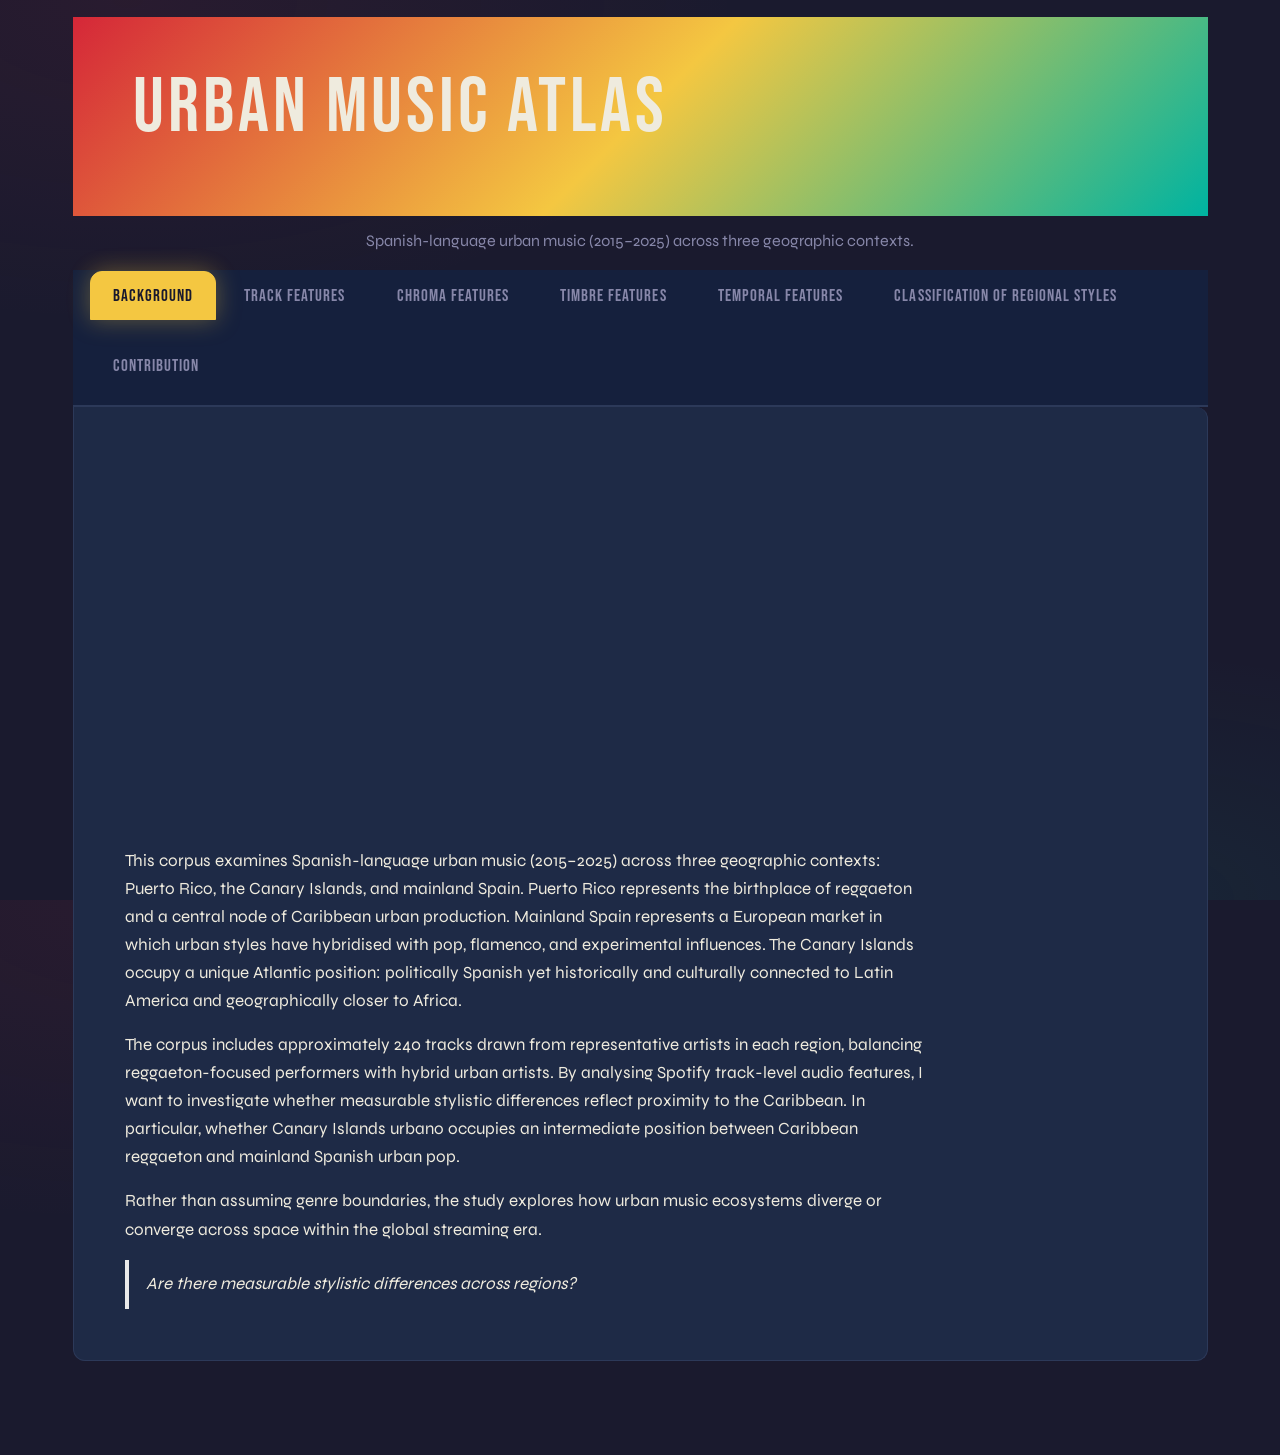
==== commit b51c9fc5: "finish classification" ====
--- a/index.html
+++ b/index.html
@@ -70,7 +70,7 @@
 </div>
 <p>Spanish-language urban music (2015–2025) across three geographic contexts.</p>
 <div class="tabset-margin-container"></div><div class="panel-tabset">
-<ul class="nav nav-tabs" role="tablist"><li class="nav-item" role="presentation"><a class="nav-link active" id="tabset-1-1-tab" data-bs-toggle="tab" data-bs-target="#tabset-1-1" role="tab" aria-controls="tabset-1-1" aria-selected="true" href="">Background</a></li><li class="nav-item" role="presentation"><a class="nav-link" id="tabset-1-2-tab" data-bs-toggle="tab" data-bs-target="#tabset-1-2" role="tab" aria-controls="tabset-1-2" aria-selected="false" href="">Track Features</a></li><li class="nav-item" role="presentation"><a class="nav-link" id="tabset-1-3-tab" data-bs-toggle="tab" data-bs-target="#tabset-1-3" role="tab" aria-controls="tabset-1-3" aria-selected="false" href="">Chroma Features</a></li><li class="nav-item" role="presentation"><a class="nav-link" id="tabset-1-4-tab" data-bs-toggle="tab" data-bs-target="#tabset-1-4" role="tab" aria-controls="tabset-1-4" aria-selected="false" href="">Timbre Features</a></li><li class="nav-item" role="presentation"><a class="nav-link" id="tabset-1-5-tab" data-bs-toggle="tab" data-bs-target="#tabset-1-5" role="tab" aria-controls="tabset-1-5" aria-selected="false" href="">Temporal Features</a></li><li class="nav-item" role="presentation"><a class="nav-link" id="tabset-1-6-tab" data-bs-toggle="tab" data-bs-target="#tabset-1-6" role="tab" aria-controls="tabset-1-6" aria-selected="false" href="">Clustering</a></li><li class="nav-item" role="presentation"><a class="nav-link" id="tabset-1-7-tab" data-bs-toggle="tab" data-bs-target="#tabset-1-7" role="tab" aria-controls="tabset-1-7" aria-selected="false" href="">Contribution</a></li></ul>
+<ul class="nav nav-tabs" role="tablist"><li class="nav-item" role="presentation"><a class="nav-link active" id="tabset-1-1-tab" data-bs-toggle="tab" data-bs-target="#tabset-1-1" role="tab" aria-controls="tabset-1-1" aria-selected="true" href="">Background</a></li><li class="nav-item" role="presentation"><a class="nav-link" id="tabset-1-2-tab" data-bs-toggle="tab" data-bs-target="#tabset-1-2" role="tab" aria-controls="tabset-1-2" aria-selected="false" href="">Track Features</a></li><li class="nav-item" role="presentation"><a class="nav-link" id="tabset-1-3-tab" data-bs-toggle="tab" data-bs-target="#tabset-1-3" role="tab" aria-controls="tabset-1-3" aria-selected="false" href="">Chroma Features</a></li><li class="nav-item" role="presentation"><a class="nav-link" id="tabset-1-4-tab" data-bs-toggle="tab" data-bs-target="#tabset-1-4" role="tab" aria-controls="tabset-1-4" aria-selected="false" href="">Timbre Features</a></li><li class="nav-item" role="presentation"><a class="nav-link" id="tabset-1-5-tab" data-bs-toggle="tab" data-bs-target="#tabset-1-5" role="tab" aria-controls="tabset-1-5" aria-selected="false" href="">Temporal Features</a></li><li class="nav-item" role="presentation"><a class="nav-link" id="tabset-1-6-tab" data-bs-toggle="tab" data-bs-target="#tabset-1-6" role="tab" aria-controls="tabset-1-6" aria-selected="false" href="">Classification of regional styles</a></li><li class="nav-item" role="presentation"><a class="nav-link" id="tabset-1-7-tab" data-bs-toggle="tab" data-bs-target="#tabset-1-7" role="tab" aria-controls="tabset-1-7" aria-selected="false" href="">Contribution</a></li></ul>
 <div class="tab-content">
 <div id="tabset-1-1" class="tab-pane active" role="tabpanel" aria-labelledby="tabset-1-1-tab">
 <iframe src="https://open.spotify.com/embed/playlist/0Z93ne5Yrdqr1hLlRqF7hq" width="100%" height="380" frameborder="0" allowtransparency="true" allow="encrypted-media" style="border-radius: 12px;">
@@ -78,9 +78,22 @@
 <p>This corpus examines Spanish-language urban music (2015–2025) across three geographic contexts: Puerto Rico, the Canary Islands, and mainland Spain. Puerto Rico represents the birthplace of reggaeton and a central node of Caribbean urban production. Mainland Spain represents a European market in which urban styles have hybridised with pop, flamenco, and experimental influences. The Canary Islands occupy a unique Atlantic position: politically Spanish yet historically and culturally connected to Latin America and geographically closer to Africa.</p>
 <p>The corpus includes approximately 240 tracks drawn from representative artists in each region, balancing reggaeton-focused performers with hybrid urban artists. By analysing Spotify track-level audio features, I want to investigate whether measurable stylistic differences reflect proximity to the Caribbean. In particular, whether Canary Islands urbano occupies an intermediate position between Caribbean reggaeton and mainland Spanish urban pop.</p>
 <p>Rather than assuming genre boundaries, the study explores how urban music ecosystems diverge or converge across space within the global streaming era.</p>
+<blockquote class="blockquote">
+<p><em>Are there measurable stylistic differences across regions?</em></p>
+</blockquote>
 </div>
 <div id="tabset-1-2" class="tab-pane" role="tabpanel" aria-labelledby="tabset-1-2-tab">
-
+<p>In particular tempo provides a useful rythmic dimension for comparing regional scenes.</p>
+<div class="cell">
+<div class="cell-output-display">
+<div>
+<figure class="figure">
+<p><img src="index_files/figure-html/unnamed-chunk-2-1.png" class="img-fluid figure-img" width="672"></p>
+</figure>
+</div>
+</div>
+</div>
+<p>The histogram shows that most tracks cluster in a fairly tight rhythmic zone typical of contemporary urbano and reggaeton. Much of the playlist lies roughly between 90 and 140 BPM, which is consistent with dembow-based rhythmic structures and dance-oriented production. At the same time, the spread outside this central range suggests hybridisation: some tracks slow down into heavier groove-based zones, while others move upward toward faster pop-electronic tempos.</p>
 </div>
 <div id="tabset-1-3" class="tab-pane" role="tabpanel" aria-labelledby="tabset-1-3-tab">
 <p>These three chromagrams represent the pitch-class energy over time for three culturally rooted tracks from each region.</p>
@@ -93,7 +106,7 @@
 <div class="cell-output-display">
 <div>
 <figure class="figure">
-<p><img src="index_files/figure-html/unnamed-chunk-2-1.png" class="img-fluid figure-img" width="672"></p>
+<p><img src="index_files/figure-html/unnamed-chunk-3-1.png" class="img-fluid figure-img" width="672"></p>
 </figure>
 </div>
 </div>
@@ -108,7 +121,7 @@
 <div class="cell-output-display">
 <div>
 <figure class="figure">
-<p><img src="index_files/figure-html/unnamed-chunk-3-1.png" class="img-fluid figure-img" width="672"></p>
+<p><img src="index_files/figure-html/unnamed-chunk-4-1.png" class="img-fluid figure-img" width="672"></p>
 </figure>
 </div>
 </div>
@@ -123,7 +136,7 @@
 <div class="cell-output-display">
 <div>
 <figure class="figure">
-<p><img src="index_files/figure-html/unnamed-chunk-4-1.png" class="img-fluid figure-img" width="672"></p>
+<p><img src="index_files/figure-html/unnamed-chunk-5-1.png" class="img-fluid figure-img" width="672"></p>
 </figure>
 </div>
 </div>
@@ -143,7 +156,7 @@
 <div class="cell-output-display">
 <div>
 <figure class="figure">
-<p><img src="index_files/figure-html/unnamed-chunk-7-1.png" class="img-fluid figure-img" width="672"></p>
+<p><img src="index_files/figure-html/unnamed-chunk-8-1.png" class="img-fluid figure-img" width="672"></p>
 </figure>
 </div>
 </div>
@@ -167,7 +180,7 @@
 <div class="cell-output-display">
 <div>
 <figure class="figure">
-<p><img src="index_files/figure-html/unnamed-chunk-8-1.png" class="img-fluid figure-img" width="672"></p>
+<p><img src="index_files/figure-html/unnamed-chunk-9-1.png" class="img-fluid figure-img" width="672"></p>
 </figure>
 </div>
 </div>
@@ -191,7 +204,7 @@
 <div class="cell-output-display">
 <div>
 <figure class="figure">
-<p><img src="index_files/figure-html/unnamed-chunk-9-1.png" class="img-fluid figure-img" width="672"></p>
+<p><img src="index_files/figure-html/unnamed-chunk-10-1.png" class="img-fluid figure-img" width="672"></p>
 </figure>
 </div>
 </div>
@@ -218,7 +231,7 @@
 <div class="cell-output-display">
 <div>
 <figure class="figure">
-<p><img src="index_files/figure-html/unnamed-chunk-10-1.png" class="img-fluid figure-img" width="672"></p>
+<p><img src="index_files/figure-html/unnamed-chunk-11-1.png" class="img-fluid figure-img" width="672"></p>
 </figure>
 </div>
 </div>
@@ -229,7 +242,7 @@
 <div class="cell-output-display">
 <div>
 <figure class="figure">
-<p><img src="index_files/figure-html/unnamed-chunk-11-1.png" class="img-fluid figure-img" width="672"></p>
+<p><img src="index_files/figure-html/unnamed-chunk-12-1.png" class="img-fluid figure-img" width="672"></p>
 </figure>
 </div>
 </div>
@@ -240,7 +253,7 @@
 <div class="cell-output-display">
 <div>
 <figure class="figure">
-<p><img src="index_files/figure-html/unnamed-chunk-12-1.png" class="img-fluid figure-img" width="672"></p>
+<p><img src="index_files/figure-html/unnamed-chunk-13-1.png" class="img-fluid figure-img" width="672"></p>
 </figure>
 </div>
 </div>
@@ -258,10 +271,10 @@
 <div class="cell quarto-layout-panel" data-layout-ncol="2">
 <div class="quarto-layout-row">
 <div class="quarto-layout-cell" style="flex-basis: 50.0%;justify-content: center;">
-<p><img src="index_files/figure-html/unnamed-chunk-13-1.png" class="img-fluid" width="672"></p>
+<p><img src="index_files/figure-html/unnamed-chunk-14-1.png" class="img-fluid" width="672"></p>
 </div>
 <div class="quarto-layout-cell" style="flex-basis: 50.0%;justify-content: center;">
-<p><img src="index_files/figure-html/unnamed-chunk-13-2.png" class="img-fluid" width="672"></p>
+<p><img src="index_files/figure-html/unnamed-chunk-14-2.png" class="img-fluid" width="672"></p>
 </div>
 </div>
 </div>
@@ -298,10 +311,10 @@
 <div class="cell quarto-layout-panel" data-layout-ncol="2">
 <div class="quarto-layout-row">
 <div class="quarto-layout-cell" style="flex-basis: 50.0%;justify-content: center;">
-<p><img src="index_files/figure-html/unnamed-chunk-14-1.png" class="img-fluid" width="672"></p>
+<p><img src="index_files/figure-html/unnamed-chunk-15-1.png" class="img-fluid" width="672"></p>
 </div>
 <div class="quarto-layout-cell" style="flex-basis: 50.0%;justify-content: center;">
-<p><img src="index_files/figure-html/unnamed-chunk-14-2.png" class="img-fluid" width="672"></p>
+<p><img src="index_files/figure-html/unnamed-chunk-15-2.png" class="img-fluid" width="672"></p>
 </div>
 </div>
 </div>
@@ -338,10 +351,10 @@
 <div class="cell quarto-layout-panel" data-layout-ncol="2">
 <div class="quarto-layout-row">
 <div class="quarto-layout-cell" style="flex-basis: 50.0%;justify-content: center;">
-<p><img src="index_files/figure-html/unnamed-chunk-15-1.png" class="img-fluid" width="672"></p>
+<p><img src="index_files/figure-html/unnamed-chunk-16-1.png" class="img-fluid" width="672"></p>
 </div>
 <div class="quarto-layout-cell" style="flex-basis: 50.0%;justify-content: center;">
-<p><img src="index_files/figure-html/unnamed-chunk-15-2.png" class="img-fluid" width="672"></p>
+<p><img src="index_files/figure-html/unnamed-chunk-16-2.png" class="img-fluid" width="672"></p>
 </div>
 </div>
 </div>
@@ -372,9 +385,598 @@
 </div>
 </div>
 </section>
+<section id="rythm-and-tempo-ni-borracho" class="level3">
+<h3 class="anchored" data-anchor-id="rythm-and-tempo-ni-borracho">Rythm and Tempo · NI BORRACHO</h3>
+<p>To extend the temporal analysis beyond structural repetition, I analysed <strong>NI BORRACHO</strong> using a novelty function and two tempograms generated in Sonic Visualiser. These visualisations highlight moments of rhythmic change and reveal how pulse strength is distributed across different tempo levels.</p>
+<div class="cell">
+<div class="cell-output-display">
+<div>
+<figure class="figure">
+<p><img src="index_files/figure-html/unnamed-chunk-17-1.png" class="img-fluid figure-img" width="672"></p>
+</figure>
+</div>
+</div>
+</div>
+<p>The novelty curve shows rapid frame-level changes in the audio signal. The teal line represents the raw novelty function. In the first seconds of <strong>NI BORRACHO</strong>, the novelty values are dense and high, reflecting frequent rhythmic events associated with percussion and vocal entry. Later sections show fewer spikes,suggesting more stable musical texture.</p>
+<p>Compared to an energy-based novelty function, this spectrum-based novelty curve captures changes in timbre and spectral structure rather than only amplitude. For highly compressed urbano productions, this makes it more reliable for detecting rhythmic events and therefore more useful for beat tracking.</p>
+<div class="cell">
+<div class="cell-output-display">
+<div>
+<figure class="figure">
+<p><img src="index_files/figure-html/unnamed-chunk-18-1.png" class="img-fluid figure-img" width="672"></p>
+</figure>
+</div>
+</div>
+</div>
+<p>The autocorrelation tempogram allowes us to observe how tempo-related structures evolve over time. Brighter horizontal bands indicate tempi with stronger periodic repetition.</p>
+<p>In the first 30 seconds of “Ni Borracho”, several strong horizontal bands appear between approximately 70 BPM and 150 BPM, indicating a stable rhythmic structure typical of urbano and reggaeton production. The most prominent band occurs around ~90–100 BPM, which likely corresponds to the track’s underlying pulse. Additional bands at higher tempi represent harmonic multiples of the beat (double or triple tempo interpretations).</p>
+<p>The brightness of these bands is strongest during the first 10–15 seconds, suggesting that rhythmic activity and onset density are highest in the introductory section. After this point, the energy becomes more diffuse, indicating a more stable groove where fewer new rhythmic events are introduced.</p>
+<p>Overall, the tempogram shows that the track maintains a consistent tempo structure, with periodicities remaining relatively stable across the analysed time window.</p>
+<div class="cell">
+<div class="cell-output-display">
+<div>
+<figure class="figure">
+<p><img src="index_files/figure-html/unnamed-chunk-19-1.png" class="img-fluid figure-img" width="672"></p>
+</figure>
+</div>
+</div>
+</div>
+<p>The Fourier tempogram shows the strength of periodicities in the novelty curve using a short-time Fourier transform. Brighter regions indicate tempi where rhythmic periodicities are strongest over time.</p>
+<p>In the first 30 seconds of “Ni Borracho”, the most prominent band appears around 150 BPM, indicating a strong and stable rhythmic periodicity at this tempo. This likely corresponds to the perceived pulse of the track or a metrical subdivision of the main beat, which is common in urbano and reggaeton rhythms where the perceived beat may be interpreted at multiple metrical levels.</p>
+<p>The strong horizontal structure indicates that the tempo remains stable over time, with little temporal drift. Compared with the autocorrelation tempogram, the Fourier tempogram shows fewer parallel tempo bands and highlights the dominant periodicity more clearly, making it easier to identify the principal tempo of the track.</p>
+<p>The intensity of the band is strongest in the first 10–12 seconds, reflecting a higher density of rhythmic onsets during the introduction of the track. After this point the periodic structure remains visible but slightly weaker, suggesting a more consistent groove once the rhythm stabilizes.</p>
+</section>
 </div>
 <div id="tabset-1-6" class="tab-pane" role="tabpanel" aria-labelledby="tabset-1-6-tab">
-
+<p>While the previous sections analysed three representative tracks in detail, this section scales up to the entire corpus of approximately 240 tracks. The goal is to test whether Spotify audio features alone are sufficient to distinguish regional styles, and if so, which features carry the most discriminating power.</p>
+<p>A <strong>Random Forest classifier</strong> is trained to predict region (Puerto Rico, Canary Islands, or Mainland Spain) from nine Spotify audio features: danceability, energy, loudness, speechiness, acousticness, instrumentalness, liveness, valence, and tempo.</p>
+<p>Random Forest was chosen because it handles correlated features naturally — energy and loudness are known to co-vary — and because its feature importance output connects directly back to the acoustic analyses in earlier sections. To reduce overfitting on the small dataset, trees are constrained with <code>min_n = 40</code>, and <code>mtry</code> is tuned via grid search across five values. The classifier is evaluated using <strong>5-fold cross-validation</strong>, with 33% accuracy representing the random guessing baseline across three equally sized classes.</p>
+<div class="cell">
+<div class="cell-output-display">
+<div>
+<figure class="figure">
+<p><img src="index_files/figure-html/unnamed-chunk-20-1.png" class="img-fluid figure-img" width="672"></p>
+</figure>
+</div>
+</div>
+</div>
+<p>The corpus remains broadly balanced across the three regions, with only minor differences resulting from the inclusion of collaborative tracks. This confirms that no single region dominates the dataset, ensuring that the classification model is not biased toward a particular group. The slight variations also reflect the collaborative nature of urbano production, where artists frequently work across regional boundaries.</p>
+<div class="cell">
+<div class="cell-output-display">
+<div id="xikxkdgxrk" style="padding-left:0px;padding-right:0px;padding-top:10px;padding-bottom:10px;overflow-x:auto;overflow-y:auto;width:auto;height:auto;">
+<style>#xikxkdgxrk table {
+  font-family: system-ui, 'Segoe UI', Roboto, Helvetica, Arial, sans-serif, 'Apple Color Emoji', 'Segoe UI Emoji', 'Segoe UI Symbol', 'Noto Color Emoji';
+  -webkit-font-smoothing: antialiased;
+  -moz-osx-font-smoothing: grayscale;
+}
+
+#xikxkdgxrk thead, #xikxkdgxrk tbody, #xikxkdgxrk tfoot, #xikxkdgxrk tr, #xikxkdgxrk td, #xikxkdgxrk th {
+  border-style: none;
+}
+
+#xikxkdgxrk p {
+  margin: 0;
+  padding: 0;
+}
+
+#xikxkdgxrk .gt_table {
+  display: table;
+  border-collapse: collapse;
+  line-height: normal;
+  margin-left: auto;
+  margin-right: auto;
+  color: #FFFFFF;
+  font-size: 16px;
+  font-weight: normal;
+  font-style: normal;
+  background-color: #1F2B47;
+  width: auto;
+  border-top-style: solid;
+  border-top-width: 3px;
+  border-top-color: #F5C842;
+  border-right-style: none;
+  border-right-width: 2px;
+  border-right-color: #D3D3D3;
+  border-bottom-style: solid;
+  border-bottom-width: 2px;
+  border-bottom-color: #A8A8A8;
+  border-left-style: none;
+  border-left-width: 2px;
+  border-left-color: #D3D3D3;
+}
+
+#xikxkdgxrk .gt_caption {
+  padding-top: 4px;
+  padding-bottom: 4px;
+}
+
+#xikxkdgxrk .gt_title {
+  color: #FFFFFF;
+  font-size: 125%;
+  font-weight: initial;
+  padding-top: 4px;
+  padding-bottom: 4px;
+  padding-left: 5px;
+  padding-right: 5px;
+  border-bottom-color: #1F2B47;
+  border-bottom-width: 0;
+}
+
+#xikxkdgxrk .gt_subtitle {
+  color: #FFFFFF;
+  font-size: 85%;
+  font-weight: initial;
+  padding-top: 3px;
+  padding-bottom: 5px;
+  padding-left: 5px;
+  padding-right: 5px;
+  border-top-color: #1F2B47;
+  border-top-width: 0;
+}
+
+#xikxkdgxrk .gt_heading {
+  background-color: #1F2B47;
+  text-align: center;
+  border-bottom-color: #1F2B47;
+  border-left-style: none;
+  border-left-width: 1px;
+  border-left-color: #D3D3D3;
+  border-right-style: none;
+  border-right-width: 1px;
+  border-right-color: #D3D3D3;
+}
+
+#xikxkdgxrk .gt_bottom_border {
+  border-bottom-style: solid;
+  border-bottom-width: 2px;
+  border-bottom-color: #D3D3D3;
+}
+
+#xikxkdgxrk .gt_col_headings {
+  border-top-style: solid;
+  border-top-width: 2px;
+  border-top-color: #D3D3D3;
+  border-bottom-style: solid;
+  border-bottom-width: 2px;
+  border-bottom-color: #D3D3D3;
+  border-left-style: none;
+  border-left-width: 1px;
+  border-left-color: #D3D3D3;
+  border-right-style: none;
+  border-right-width: 1px;
+  border-right-color: #D3D3D3;
+}
+
+#xikxkdgxrk .gt_col_heading {
+  color: #FFFFFF;
+  background-color: #16213E;
+  font-size: 100%;
+  font-weight: normal;
+  text-transform: inherit;
+  border-left-style: none;
+  border-left-width: 1px;
+  border-left-color: #D3D3D3;
+  border-right-style: none;
+  border-right-width: 1px;
+  border-right-color: #D3D3D3;
+  vertical-align: bottom;
+  padding-top: 5px;
+  padding-bottom: 6px;
+  padding-left: 5px;
+  padding-right: 5px;
+  overflow-x: hidden;
+}
+
+#xikxkdgxrk .gt_column_spanner_outer {
+  color: #FFFFFF;
+  background-color: #16213E;
+  font-size: 100%;
+  font-weight: normal;
+  text-transform: inherit;
+  padding-top: 0;
+  padding-bottom: 0;
+  padding-left: 4px;
+  padding-right: 4px;
+}
+
+#xikxkdgxrk .gt_column_spanner_outer:first-child {
+  padding-left: 0;
+}
+
+#xikxkdgxrk .gt_column_spanner_outer:last-child {
+  padding-right: 0;
+}
+
+#xikxkdgxrk .gt_column_spanner {
+  border-bottom-style: solid;
+  border-bottom-width: 2px;
+  border-bottom-color: #D3D3D3;
+  vertical-align: bottom;
+  padding-top: 5px;
+  padding-bottom: 5px;
+  overflow-x: hidden;
+  display: inline-block;
+  width: 100%;
+}
+
+#xikxkdgxrk .gt_spanner_row {
+  border-bottom-style: hidden;
+}
+
+#xikxkdgxrk .gt_group_heading {
+  padding-top: 8px;
+  padding-bottom: 8px;
+  padding-left: 5px;
+  padding-right: 5px;
+  color: #FFFFFF;
+  background-color: #1F2B47;
+  font-size: 100%;
+  font-weight: initial;
+  text-transform: inherit;
+  border-top-style: solid;
+  border-top-width: 2px;
+  border-top-color: #D3D3D3;
+  border-bottom-style: solid;
+  border-bottom-width: 2px;
+  border-bottom-color: #D3D3D3;
+  border-left-style: none;
+  border-left-width: 1px;
+  border-left-color: #D3D3D3;
+  border-right-style: none;
+  border-right-width: 1px;
+  border-right-color: #D3D3D3;
+  vertical-align: middle;
+  text-align: left;
+}
+
+#xikxkdgxrk .gt_empty_group_heading {
+  padding: 0.5px;
+  color: #FFFFFF;
+  background-color: #1F2B47;
+  font-size: 100%;
+  font-weight: initial;
+  border-top-style: solid;
+  border-top-width: 2px;
+  border-top-color: #D3D3D3;
+  border-bottom-style: solid;
+  border-bottom-width: 2px;
+  border-bottom-color: #D3D3D3;
+  vertical-align: middle;
+}
+
+#xikxkdgxrk .gt_from_md > :first-child {
+  margin-top: 0;
+}
+
+#xikxkdgxrk .gt_from_md > :last-child {
+  margin-bottom: 0;
+}
+
+#xikxkdgxrk .gt_row {
+  padding-top: 8px;
+  padding-bottom: 8px;
+  padding-left: 5px;
+  padding-right: 5px;
+  margin: 10px;
+  border-top-style: solid;
+  border-top-width: 1px;
+  border-top-color: #D3D3D3;
+  border-left-style: none;
+  border-left-width: 1px;
+  border-left-color: #D3D3D3;
+  border-right-style: none;
+  border-right-width: 1px;
+  border-right-color: #D3D3D3;
+  vertical-align: middle;
+  overflow-x: hidden;
+}
+
+#xikxkdgxrk .gt_stub {
+  color: #FFFFFF;
+  background-color: #1F2B47;
+  font-size: 100%;
+  font-weight: initial;
+  text-transform: inherit;
+  border-right-style: solid;
+  border-right-width: 2px;
+  border-right-color: #D3D3D3;
+  padding-left: 5px;
+  padding-right: 5px;
+}
+
+#xikxkdgxrk .gt_stub_row_group {
+  color: #FFFFFF;
+  background-color: #1F2B47;
+  font-size: 100%;
+  font-weight: initial;
+  text-transform: inherit;
+  border-right-style: solid;
+  border-right-width: 2px;
+  border-right-color: #D3D3D3;
+  padding-left: 5px;
+  padding-right: 5px;
+  vertical-align: top;
+}
+
+#xikxkdgxrk .gt_row_group_first td {
+  border-top-width: 2px;
+}
+
+#xikxkdgxrk .gt_row_group_first th {
+  border-top-width: 2px;
+}
+
+#xikxkdgxrk .gt_summary_row {
+  color: #FFFFFF;
+  background-color: #1F2B47;
+  text-transform: inherit;
+  padding-top: 8px;
+  padding-bottom: 8px;
+  padding-left: 5px;
+  padding-right: 5px;
+}
+
+#xikxkdgxrk .gt_first_summary_row {
+  border-top-style: solid;
+  border-top-color: #D3D3D3;
+}
+
+#xikxkdgxrk .gt_first_summary_row.thick {
+  border-top-width: 2px;
+}
+
+#xikxkdgxrk .gt_last_summary_row {
+  padding-top: 8px;
+  padding-bottom: 8px;
+  padding-left: 5px;
+  padding-right: 5px;
+  border-bottom-style: solid;
+  border-bottom-width: 2px;
+  border-bottom-color: #D3D3D3;
+}
+
+#xikxkdgxrk .gt_grand_summary_row {
+  color: #FFFFFF;
+  background-color: #1F2B47;
+  text-transform: inherit;
+  padding-top: 8px;
+  padding-bottom: 8px;
+  padding-left: 5px;
+  padding-right: 5px;
+}
+
+#xikxkdgxrk .gt_first_grand_summary_row {
+  padding-top: 8px;
+  padding-bottom: 8px;
+  padding-left: 5px;
+  padding-right: 5px;
+  border-top-style: double;
+  border-top-width: 6px;
+  border-top-color: #D3D3D3;
+}
+
+#xikxkdgxrk .gt_last_grand_summary_row_top {
+  padding-top: 8px;
+  padding-bottom: 8px;
+  padding-left: 5px;
+  padding-right: 5px;
+  border-bottom-style: double;
+  border-bottom-width: 6px;
+  border-bottom-color: #D3D3D3;
+}
+
+#xikxkdgxrk .gt_striped {
+  background-color: rgba(128, 128, 128, 0.05);
+}
+
+#xikxkdgxrk .gt_table_body {
+  border-top-style: solid;
+  border-top-width: 2px;
+  border-top-color: #D3D3D3;
+  border-bottom-style: solid;
+  border-bottom-width: 2px;
+  border-bottom-color: #D3D3D3;
+}
+
+#xikxkdgxrk .gt_footnotes {
+  color: #FFFFFF;
+  background-color: #1F2B47;
+  border-bottom-style: none;
+  border-bottom-width: 2px;
+  border-bottom-color: #D3D3D3;
+  border-left-style: none;
+  border-left-width: 2px;
+  border-left-color: #D3D3D3;
+  border-right-style: none;
+  border-right-width: 2px;
+  border-right-color: #D3D3D3;
+}
+
+#xikxkdgxrk .gt_footnote {
+  margin: 0px;
+  font-size: 90%;
+  padding-top: 4px;
+  padding-bottom: 4px;
+  padding-left: 5px;
+  padding-right: 5px;
+}
+
+#xikxkdgxrk .gt_sourcenotes {
+  color: #FFFFFF;
+  background-color: #1F2B47;
+  border-bottom-style: none;
+  border-bottom-width: 2px;
+  border-bottom-color: #D3D3D3;
+  border-left-style: none;
+  border-left-width: 2px;
+  border-left-color: #D3D3D3;
+  border-right-style: none;
+  border-right-width: 2px;
+  border-right-color: #D3D3D3;
+}
+
+#xikxkdgxrk .gt_sourcenote {
+  font-size: 90%;
+  padding-top: 4px;
+  padding-bottom: 4px;
+  padding-left: 5px;
+  padding-right: 5px;
+}
+
+#xikxkdgxrk .gt_left {
+  text-align: left;
+}
+
+#xikxkdgxrk .gt_center {
+  text-align: center;
+}
+
+#xikxkdgxrk .gt_right {
+  text-align: right;
+  font-variant-numeric: tabular-nums;
+}
+
+#xikxkdgxrk .gt_font_normal {
+  font-weight: normal;
+}
+
+#xikxkdgxrk .gt_font_bold {
+  font-weight: bold;
+}
+
+#xikxkdgxrk .gt_font_italic {
+  font-style: italic;
+}
+
+#xikxkdgxrk .gt_super {
+  font-size: 65%;
+}
+
+#xikxkdgxrk .gt_footnote_marks {
+  font-size: 75%;
+  vertical-align: 0.4em;
+  position: initial;
+}
+
+#xikxkdgxrk .gt_asterisk {
+  font-size: 100%;
+  vertical-align: 0;
+}
+
+#xikxkdgxrk .gt_indent_1 {
+  text-indent: 5px;
+}
+
+#xikxkdgxrk .gt_indent_2 {
+  text-indent: 10px;
+}
+
+#xikxkdgxrk .gt_indent_3 {
+  text-indent: 15px;
+}
+
+#xikxkdgxrk .gt_indent_4 {
+  text-indent: 20px;
+}
+
+#xikxkdgxrk .gt_indent_5 {
+  text-indent: 25px;
+}
+
+#xikxkdgxrk .katex-display {
+  display: inline-flex !important;
+  margin-bottom: 0.75em !important;
+}
+
+#xikxkdgxrk div.Reactable > div.rt-table > div.rt-thead > div.rt-tr.rt-tr-group-header > div.rt-th-group:after {
+  height: 0px !important;
+}
+</style>
+
+<table class="gt_table caption-top table table-sm table-striped small" data-quarto-bootstrap="false">
+<thead>
+<tr class="gt_col_headings header">
+<th id="Metric" class="gt_col_heading gt_columns_bottom_border gt_left" data-quarto-table-cell-role="th" style="color: #F5C842; font-family: 'Bebas Neue'" scope="col">Metric</th>
+<th id="Mean" class="gt_col_heading gt_columns_bottom_border gt_right" data-quarto-table-cell-role="th" style="color: #F5C842; font-family: 'Bebas Neue'" scope="col">Mean</th>
+<th id="a±SE" class="gt_col_heading gt_columns_bottom_border gt_right" data-quarto-table-cell-role="th" style="color: #F5C842; font-family: 'Bebas Neue'" scope="col">±SE</th>
+</tr>
+</thead>
+<tbody class="gt_table_body">
+<tr class="odd">
+<td class="gt_row gt_left" headers="Metric" style="color: #F0ECDF">Accuracy</td>
+<td class="gt_row gt_right" headers="Mean" style="color: #00B4A2; font-weight: bold">0.591</td>
+<td class="gt_row gt_right" headers="±SE" style="color: #00B4A2; font-weight: bold">0.030</td>
+</tr>
+<tr class="even">
+<td class="gt_row gt_left" headers="Metric" style="color: #F0ECDF">Cohen's κ</td>
+<td class="gt_row gt_right" headers="Mean" style="color: #00B4A2; font-weight: bold">0.386</td>
+<td class="gt_row gt_right" headers="±SE" style="color: #00B4A2; font-weight: bold">0.045</td>
+</tr>
+</tbody>
+</table>
+
+</div>
+</div>
+</div>
+<p>The tuned model achieves a cross-validated accuracy of <strong>59.1%</strong> (κ = 0.386, ±0.030), nearly double the 33% random baseline. The moderate κ score reflects genuine predictive signal while honestly acknowledging the difficulty of distinguishing regional variants of the same genre from Spotify features.</p>
+<div class="cell">
+<div class="cell-output cell-output-stdout">
+<pre><code>Training accuracy: 0.8 </code></pre>
+</div>
+<div class="cell-output cell-output-stdout">
+<pre><code>CV accuracy:       0.591 ± 0.03</code></pre>
+</div>
+</div>
+<p>The training accuracy of <strong>80%</strong> against a CV accuracy of <strong>59.1%</strong> represents a considerably healthier gap than an unconstrained model. Setting <code>min_n = 40</code> forces shallower trees, successfully reducing memorisation. The remaining 20-point gap is expected given that the training set contains roughly 60 examples per class, some fitting to noise is unavoidable at this scale. What matters is that the CV accuracy is stable across folds (±0.030), confirming that 59% generalisation performance is reliable and consistent rather than a product of a lucky data split.</p>
+<div class="cell">
+<div class="cell-output-display">
+<div>
+<figure class="figure">
+<p><img src="index_files/figure-html/unnamed-chunk-23-1.png" class="img-fluid figure-img" width="672"></p>
+</figure>
+</div>
+</div>
+</div>
+<p>The confusion matrix shows evenly distributed errors across all three regions, a direct consequence of the shallower trees from <code>min_n = 40</code>. Puerto Rico is harder to classify correctly (9/21), while Canary Islands and Mainland Spain remain similarly difficult (9/16 and 8/16 respectively). The spread of errors across all three regions confirms that no single region is acoustically well-separated from the others — the model is not simply learning one easy distinction but struggling equally with all three boundaries.</p>
+<div class="cell">
+<div class="cell-output-display">
+<div>
+<figure class="figure">
+<p><img src="index_files/figure-html/unnamed-chunk-24-1.png" class="img-fluid figure-img" width="672"></p>
+</figure>
+</div>
+</div>
+</div>
+<p><strong>Acousticness</strong> remains the single most discriminating feature, followed closely by <strong>loudness</strong>, which has risen above energy compared to earlier model configurations. This is consistent with Malamente’s distinctively quieter, acoustic production contrasting sharply with the heavily compressed loudness of reggaeton and Canarian urbano. <strong>Tempo</strong> ranks last, which is particularly striking given that tempo is a defining structural element of reggaeton, the dembow rhythm operates at a very specific BPM range. However, because Canarian urbano and mainland Spanish urban pop have both converged toward similar tempo zones in the streaming era, all three regions end up sharing the same rhythmic pace. Tempo therefore carries strong musical meaning within reggaeton but no <em>regional</em> discriminating power across this corpus, which is exactly what the tempo histogram in the Track Features tab showed.</p>
+<div class="cell">
+<div class="cell-output-display">
+<div>
+<figure class="figure">
+<p><img src="index_files/figure-html/unnamed-chunk-25-1.png" class="img-fluid figure-img" width="672"></p>
+</figure>
+</div>
+</div>
+</div>
+<p>The PCA scatter remains consistent with the classification results. Puerto Rico shows the clearest outliers along PC1, representing its most distinctively Caribbean tracks. Canary Islands and Mainland Spain ellipses overlap almost completely, explaining why these two regions generate the most confusion in the classifier. The heavy three-way overlap in the centre of the plot is the visual equivalent of the 59% accuracy ceiling for the majority of the corpus, regional style simply cannot be recovered from Spotify features alone.</p>
+<hr>
+<section id="what-the-classifier-tells-us" class="level3">
+<h3 class="anchored" data-anchor-id="what-the-classifier-tells-us">What the classifier tells us</h3>
+<p>The Random Forest analysis confirms the hypothesis of this corpus study: <strong>Canary Islands urbano does not occupy a clean intermediate position between Caribbean reggaeton and Peninsular Spanish pop: it leans Caribbean.</strong> The classifier struggles most to separate Canary Islands from Puerto Rico acoustically, while Mainland Spain is distinguishable primarily through its higher acousticness driven by flamenco-rooted production.</p>
+<p>A 59% accuracy ceiling is not a failure. It is the quantitative expression of what the chromagram, cepstrogram, and self-similarity analyses all suggested qualitatively: that these three regional styles share enough common ground in the global streaming era that no single set of audio features can cleanly separate them. The features that <em>do</em> discriminate (acousticness, loudness, energy) map directly onto the timbral differences identified in earlier sections, giving the classification results musical meaning beyond the numbers.</p>
+<div class="callout callout-style-default callout-note callout-titled">
+<div class="callout-header d-flex align-content-center">
+<div class="callout-icon-container">
+<i class="callout-icon"></i>
+</div>
+<div class="callout-title-container flex-fill">
+Note
+</div>
+</div>
+<div class="callout-body-container callout-body">
+<p><strong>Limitation:</strong> With approximately 20 tracks per artist, the corpus size constrains classification performance. A broader corpus with more tracks per region would likely improve generalisation, but risks introducing stylistic noise if artist selection is not carefully controlled. The classifier should therefore be read as exploratory evidence rather than a definitive acoustic boundary between regions.</p>
+</div>
+</div>
+</section>
 </div>
 <div id="tabset-1-7" class="tab-pane" role="tabpanel" aria-labelledby="tabset-1-7-tab">
 
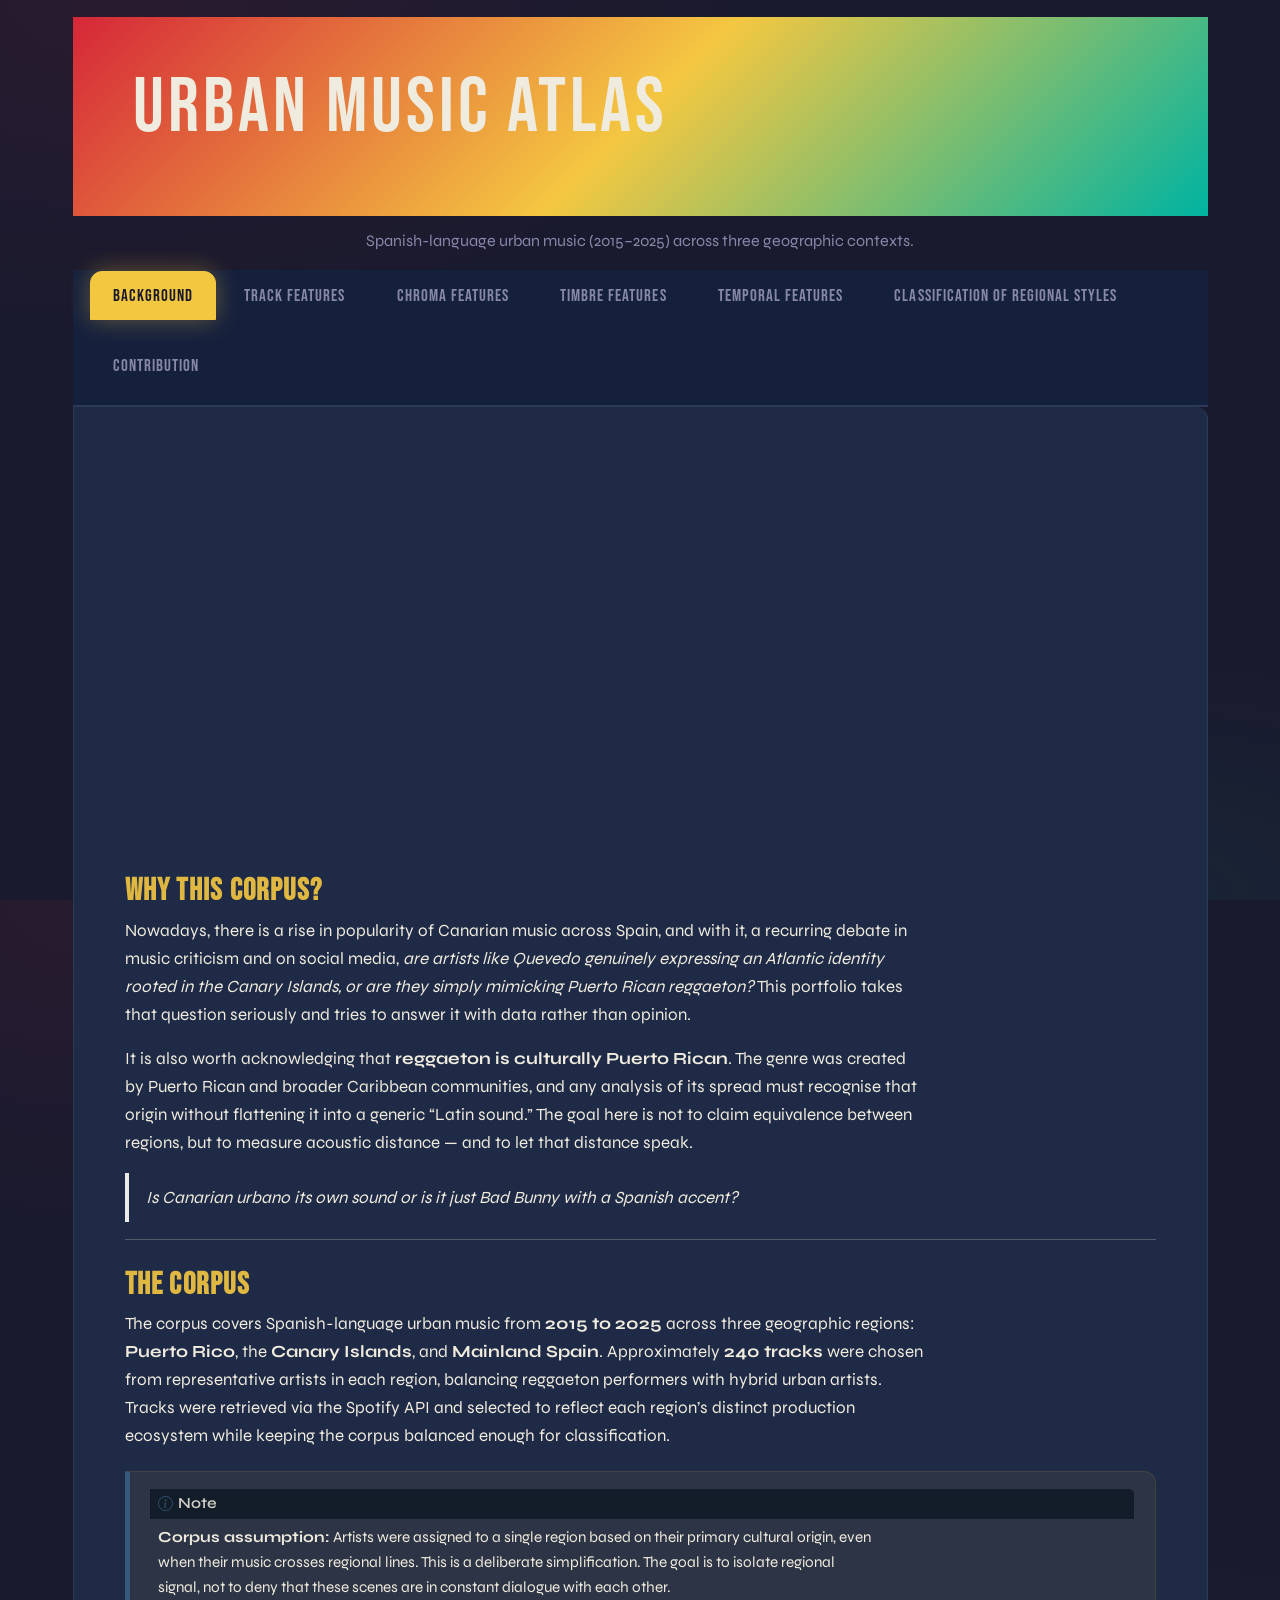
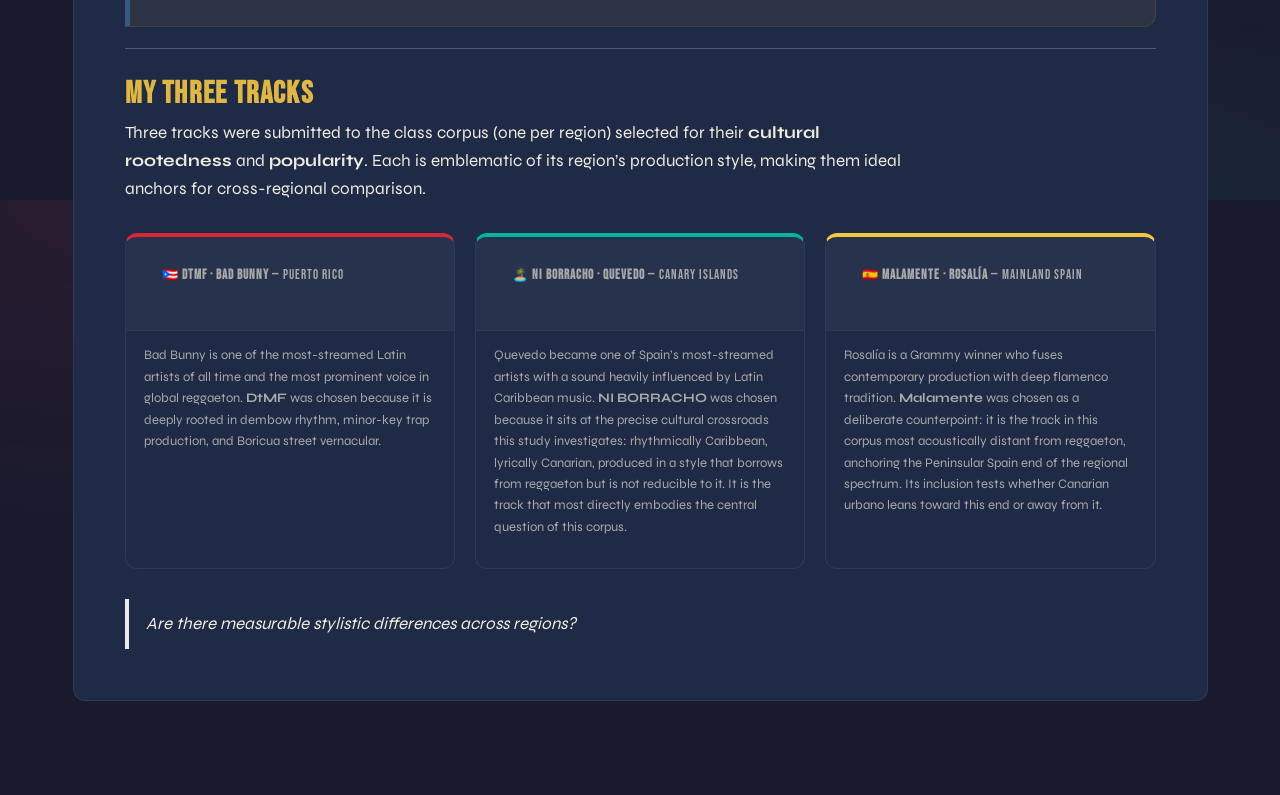
==== commit 051af4cc: "finish background tab" ====
--- a/index.html
+++ b/index.html
@@ -75,12 +75,60 @@
 <div id="tabset-1-1" class="tab-pane active" role="tabpanel" aria-labelledby="tabset-1-1-tab">
 <iframe src="https://open.spotify.com/embed/playlist/0Z93ne5Yrdqr1hLlRqF7hq" width="100%" height="380" frameborder="0" allowtransparency="true" allow="encrypted-media" style="border-radius: 12px;">
 </iframe>
-<p>This corpus examines Spanish-language urban music (2015–2025) across three geographic contexts: Puerto Rico, the Canary Islands, and mainland Spain. Puerto Rico represents the birthplace of reggaeton and a central node of Caribbean urban production. Mainland Spain represents a European market in which urban styles have hybridised with pop, flamenco, and experimental influences. The Canary Islands occupy a unique Atlantic position: politically Spanish yet historically and culturally connected to Latin America and geographically closer to Africa.</p>
-<p>The corpus includes approximately 240 tracks drawn from representative artists in each region, balancing reggaeton-focused performers with hybrid urban artists. By analysing Spotify track-level audio features, I want to investigate whether measurable stylistic differences reflect proximity to the Caribbean. In particular, whether Canary Islands urbano occupies an intermediate position between Caribbean reggaeton and mainland Spanish urban pop.</p>
-<p>Rather than assuming genre boundaries, the study explores how urban music ecosystems diverge or converge across space within the global streaming era.</p>
+<section id="why-this-corpus" class="level3">
+<h3 class="anchored" data-anchor-id="why-this-corpus">Why this corpus?</h3>
+<p>Nowadays, there is a rise in popularity of Canarian music across Spain, and with it, a recurring debate in music criticism and on social media, <em>are artists like</em> <em>Quevedo genuinely expressing an Atlantic identity rooted in the Canary</em> <em>Islands, or are they simply mimicking Puerto Rican reggaeton?</em> This portfolio takes that question seriously and tries to answer it with data rather than opinion.</p>
+<p>It is also worth acknowledging that <strong>reggaeton is culturally Puerto Rican</strong>. The genre was created by Puerto Rican and broader Caribbean communities, and any analysis of its spread must recognise that origin without flattening it into a generic “Latin sound.” The goal here is not to claim equivalence between regions, but to measure acoustic distance — and to let that distance speak.</p>
+<blockquote class="blockquote">
+<p><em>Is Canarian urbano its own sound or is it just Bad Bunny with a Spanish accent?</em></p>
+</blockquote>
+<hr>
+</section>
+<section id="the-corpus" class="level3">
+<h3 class="anchored" data-anchor-id="the-corpus">The corpus</h3>
+<p>The corpus covers Spanish-language urban music from <strong>2015 to 2025</strong> across three geographic regions: <strong>Puerto Rico</strong>, the <strong>Canary Islands</strong>, and <strong>Mainland Spain</strong>. Approximately <strong>240 tracks</strong> were chosen from representative artists in each region, balancing reggaeton performers with hybrid urban artists. Tracks were retrieved via the Spotify API and selected to reflect each region’s distinct production ecosystem while keeping the corpus balanced enough for classification.</p>
+<div class="callout callout-style-default callout-note callout-titled">
+<div class="callout-header d-flex align-content-center">
+<div class="callout-icon-container">
+<i class="callout-icon"></i>
+</div>
+<div class="callout-title-container flex-fill">
+Note
+</div>
+</div>
+<div class="callout-body-container callout-body">
+<p><strong>Corpus assumption:</strong> Artists were assigned to a single region based on their primary cultural origin, even when their music crosses regional lines. This is a deliberate simplification. The goal is to isolate regional signal, not to deny that these scenes are in constant dialogue with each other.</p>
+</div>
+</div>
+<hr>
+</section>
+<section id="my-three-tracks" class="level3">
+<h3 class="anchored" data-anchor-id="my-three-tracks">My three tracks</h3>
+<p>Three tracks were submitted to the class corpus (one per region) selected for their <strong>cultural rootedness</strong> and <strong>popularity</strong>. Each is emblematic of its region’s production style, making them ideal anchors for cross-regional comparison.</p>
+<div class="chroma-grid">
+<div class="chroma-card pr">
+<div class="chroma-header">
+<p>🇵🇷 <strong>DtMF · Bad Bunny</strong> — Puerto Rico</p>
+</div>
+<p>Bad Bunny is one of the most-streamed Latin artists of all time and the most prominent voice in global reggaeton. <strong>DtMF</strong> was chosen because it is deeply rooted in dembow rhythm, minor-key trap production, and Boricua street vernacular.</p>
+</div>
+<div class="chroma-card ci">
+<div class="chroma-header">
+<p>🏝️ <strong>NI BORRACHO · Quevedo</strong> — Canary Islands</p>
+</div>
+<p>Quevedo became one of Spain’s most-streamed artists with a sound heavily influenced by Latin Caribbean music. <strong>NI BORRACHO</strong> was chosen because it sits at the precise cultural crossroads this study investigates: rhythmically Caribbean, lyrically Canarian, produced in a style that borrows from reggaeton but is not reducible to it. It is the track that most directly embodies the central question of this corpus.</p>
+</div>
+<div class="chroma-card sp">
+<div class="chroma-header">
+<p>🇪🇸 <strong>Malamente · Rosalía</strong> — Mainland Spain</p>
+</div>
+<p>Rosalía is a Grammy winner who fuses contemporary production with deep flamenco tradition. <strong>Malamente</strong> was chosen as a deliberate counterpoint: it is the track in this corpus most acoustically distant from reggaeton, anchoring the Peninsular Spain end of the regional spectrum. Its inclusion tests whether Canarian urbano leans toward this end or away from it.</p>
+</div>
+</div>
 <blockquote class="blockquote">
 <p><em>Are there measurable stylistic differences across regions?</em></p>
 </blockquote>
+</section>
 </div>
 <div id="tabset-1-2" class="tab-pane" role="tabpanel" aria-labelledby="tabset-1-2-tab">
 <p>In particular tempo provides a useful rythmic dimension for comparing regional scenes.</p>
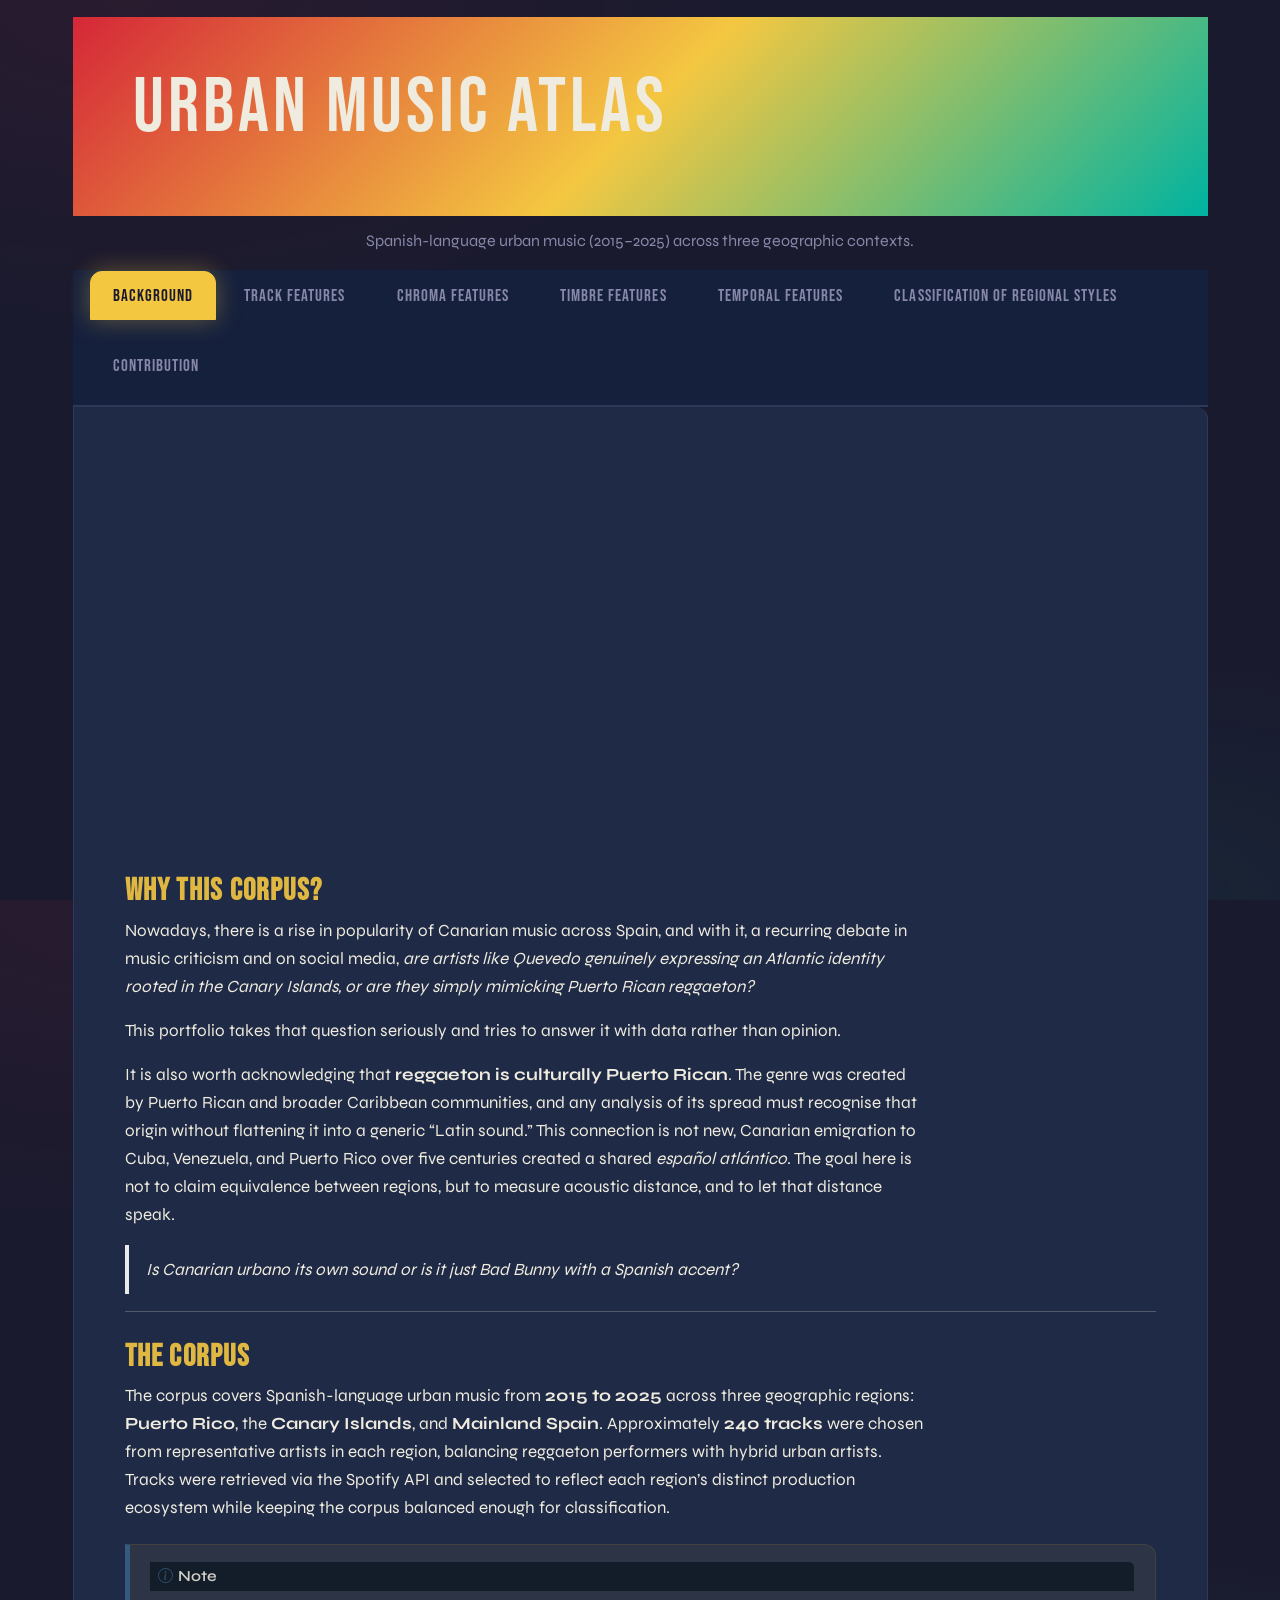
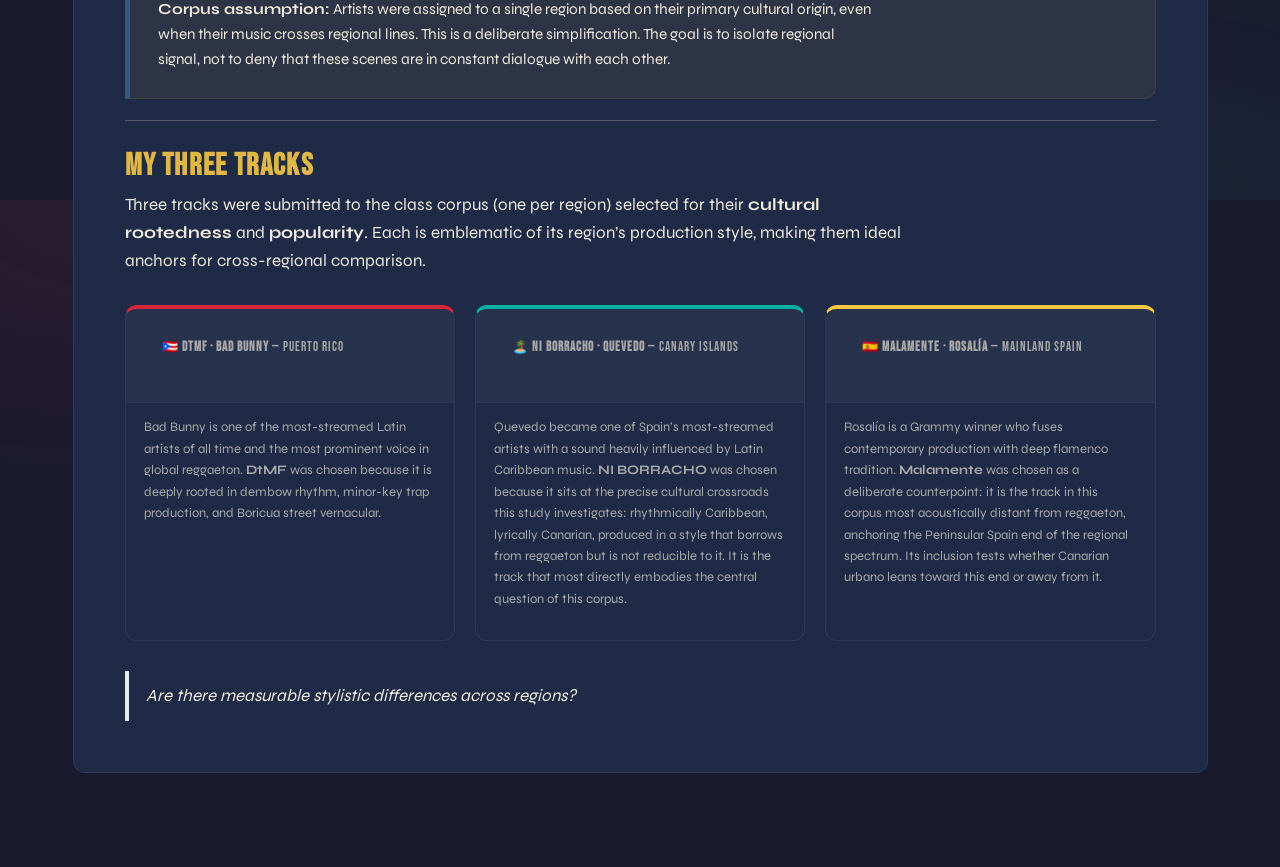
==== commit b5c5a915: "finish track features tab" ====
--- a/index.html
+++ b/index.html
@@ -77,8 +77,9 @@
 </iframe>
 <section id="why-this-corpus" class="level3">
 <h3 class="anchored" data-anchor-id="why-this-corpus">Why this corpus?</h3>
-<p>Nowadays, there is a rise in popularity of Canarian music across Spain, and with it, a recurring debate in music criticism and on social media, <em>are artists like</em> <em>Quevedo genuinely expressing an Atlantic identity rooted in the Canary</em> <em>Islands, or are they simply mimicking Puerto Rican reggaeton?</em> This portfolio takes that question seriously and tries to answer it with data rather than opinion.</p>
-<p>It is also worth acknowledging that <strong>reggaeton is culturally Puerto Rican</strong>. The genre was created by Puerto Rican and broader Caribbean communities, and any analysis of its spread must recognise that origin without flattening it into a generic “Latin sound.” The goal here is not to claim equivalence between regions, but to measure acoustic distance — and to let that distance speak.</p>
+<p>Nowadays, there is a rise in popularity of Canarian music across Spain, and with it, a recurring debate in music criticism and on social media, <em>are artists like</em> <em>Quevedo genuinely expressing an Atlantic identity rooted in the Canary</em> <em>Islands, or are they simply mimicking Puerto Rican reggaeton?</em></p>
+<p>This portfolio takes that question seriously and tries to answer it with data rather than opinion.</p>
+<p>It is also worth acknowledging that <strong>reggaeton is culturally Puerto Rican</strong>. The genre was created by Puerto Rican and broader Caribbean communities, and any analysis of its spread must recognise that origin without flattening it into a generic “Latin sound.” This connection is not new, Canarian emigration to Cuba, Venezuela, and Puerto Rico over five centuries created a shared <em>español</em> <em>atlántico</em>. The goal here is not to claim equivalence between regions, but to measure acoustic distance, and to let that distance speak.</p>
 <blockquote class="blockquote">
 <p><em>Is Canarian urbano its own sound or is it just Bad Bunny with a Spanish accent?</em></p>
 </blockquote>
@@ -131,7 +132,25 @@
 </section>
 </div>
 <div id="tabset-1-2" class="tab-pane" role="tabpanel" aria-labelledby="tabset-1-2-tab">
-<p>In particular tempo provides a useful rythmic dimension for comparing regional scenes.</p>
+<p>Three hypotheses guide this section, each testable against the data:</p>
+<div class="callout callout-style-default callout-note callout-titled">
+<div class="callout-header d-flex align-content-center">
+<div class="callout-icon-container">
+<i class="callout-icon"></i>
+</div>
+<div class="callout-title-container flex-fill">
+Note
+</div>
+</div>
+<div class="callout-body-container callout-body">
+<p><strong>H1 -&gt; Tempo convergence:</strong> Streaming-era production has homogenised tempo across all three regions, so regional origin cannot be recovered from BPM alone.</p>
+<p><strong>H2 —&gt; Danceability floor:</strong> Danceability is uniformly high across the corpus, reflecting the shared dance-oriented production of all three urban scenes.</p>
+<p><strong>H3 —&gt; Canary Islands as Atlantic bridge:</strong> The Canary Islands occupies a measurably intermediate acoustic position between Puerto Rico and Mainland Spain on at least some features, reflecting its dual Atlantic identity.</p>
+</div>
+</div>
+<hr>
+<section id="tempo" class="level3">
+<h3 class="anchored" data-anchor-id="tempo">Tempo</h3>
 <div class="cell">
 <div class="cell-output-display">
 <div>
@@ -141,7 +160,71 @@
 </div>
 </div>
 </div>
-<p>The histogram shows that most tracks cluster in a fairly tight rhythmic zone typical of contemporary urbano and reggaeton. Much of the playlist lies roughly between 90 and 140 BPM, which is consistent with dembow-based rhythmic structures and dance-oriented production. At the same time, the spread outside this central range suggests hybridisation: some tracks slow down into heavier groove-based zones, while others move upward toward faster pop-electronic tempos.</p>
+<p>Regional medians are nearly identical: Puerto Rico <strong>109 BPM</strong>, Canary Islands <strong>113 BPM</strong>, Mainland Spain <strong>106 BPM</strong>. All three distributions peak in the same 90–140 BPM window. <strong>H1 is confirmed</strong>, tempo carries musical meaning within reggaeton but no regional discriminating power across this corpus.</p>
+<blockquote class="blockquote">
+<p>Note: The cluster of Puerto Rico tracks above 170 BPM likely reflects Spotify’s tendency to estimate dembow rhythms at double their perceived tempo.</p>
+</blockquote>
+<hr>
+</section>
+<section id="danceability" class="level3">
+<h3 class="anchored" data-anchor-id="danceability">Danceability</h3>
+<div class="cell">
+<div class="cell-output-display">
+<div>
+<figure class="figure">
+<p><img src="index_files/figure-html/unnamed-chunk-3-1.png" class="img-fluid figure-img" width="672"></p>
+</figure>
+</div>
+</div>
+</div>
+<p>Median danceability is 0.691 for Puerto Rico, 0.680 for the Canary Islands, and 0.675 for Mainland Spain: a difference of less than 0.02 across the entire range. <strong>H2 is confirmed.</strong> Danceability is a genre floor, not a regional signature. Urban music is dance music regardless of whether it is produced in San Juan, Las Palmas, or Madrid.</p>
+<hr>
+</section>
+<section id="where-the-regions-actually-diverge" class="level3">
+<h3 class="anchored" data-anchor-id="where-the-regions-actually-diverge">Where the regions actually diverge</h3>
+<div class="cell">
+<div class="cell-output-display">
+<div>
+<figure class="figure">
+<p><img src="index_files/figure-html/unnamed-chunk-4-1.png" class="img-fluid figure-img" width="672"></p>
+</figure>
+</div>
+</div>
+</div>
+<p>Three clear patterns emerge:</p>
+<ul>
+<li><p><strong>Acousticness</strong> is the sharpest regional divider. Mainland Spain’s median (0.532) is more than double Puerto Rico’s (0.235) and the Canary Islands’ (0.267). Puerto Rico and the Canary Islands are acoustically indistinguishable here but Mainland Spain is.</p></li>
+<li><p><strong>Valence</strong> tells a more nuanced story. Puerto Rico scores the <em>lowest</em> median valence (0.396), reflecting reggaeton’s tendency toward dark, minor-key production. The Canary Islands (0.485) and Mainland Spain (0.530) are both higher. On this dimension, the Canary Islands does sit between the two, <strong>partially supporting H3</strong>.</p></li>
+<li><p><strong>Energy</strong> shows Puerto Rico highest (0.679), with the Canary Islands and Mainland Spain nearly tied (0.580 and 0.589). Canarian urbano is not more energetic than Spanish pop, it is the acousticness and loudness, not energy, that separates Puerto Rico from the rest.</p></li>
+</ul>
+<hr>
+</section>
+<section id="the-regional-fingerprint" class="level3">
+<h3 class="anchored" data-anchor-id="the-regional-fingerprint">The regional fingerprint</h3>
+<div class="cell">
+<div class="cell-output-display">
+<div>
+<figure class="figure">
+<p><img src="index_files/figure-html/unnamed-chunk-5-1.png" class="img-fluid figure-img" width="672"></p>
+</figure>
+</div>
+</div>
+</div>
+<p>The parallel coordinates plot summarises the regional fingerprints in one view. The three lines converge at <strong>Danceability</strong> confirming H2. They diverge sharply at <strong>Acousticness</strong>, where Mainland Spain is higher. At <strong>Valence</strong>, the Canary Islands line sits between Puerto Rico and Spain, the clearest visual evidence for H3. The overall picture supports the corpus hypothesis: <strong>these three scenes share a common urban grammar but</strong> <strong>differ in their acoustic texture</strong>, and it is that texture, not rhythm, that carries regional identity.</p>
+<div class="callout callout-style-default callout-important callout-titled">
+<div class="callout-header d-flex align-content-center">
+<div class="callout-icon-container">
+<i class="callout-icon"></i>
+</div>
+<div class="callout-title-container flex-fill">
+Important
+</div>
+</div>
+<div class="callout-body-container callout-body">
+<p><strong>Assumption:</strong> Regional medians are shaped by artist selection. Omar Montes Latin-influenced pop pushes Mainland Spain’s valence upward, Rosalía’s flamenco pushes its acousticness up. A different artist selection would change these medians. The patterns are real but not universal.</p>
+</div>
+</div>
+</section>
 </div>
 <div id="tabset-1-3" class="tab-pane" role="tabpanel" aria-labelledby="tabset-1-3-tab">
 <p>These three chromagrams represent the pitch-class energy over time for three culturally rooted tracks from each region.</p>
@@ -154,7 +237,7 @@
 <div class="cell-output-display">
 <div>
 <figure class="figure">
-<p><img src="index_files/figure-html/unnamed-chunk-3-1.png" class="img-fluid figure-img" width="672"></p>
+<p><img src="index_files/figure-html/unnamed-chunk-6-1.png" class="img-fluid figure-img" width="672"></p>
 </figure>
 </div>
 </div>
@@ -169,7 +252,7 @@
 <div class="cell-output-display">
 <div>
 <figure class="figure">
-<p><img src="index_files/figure-html/unnamed-chunk-4-1.png" class="img-fluid figure-img" width="672"></p>
+<p><img src="index_files/figure-html/unnamed-chunk-7-1.png" class="img-fluid figure-img" width="672"></p>
 </figure>
 </div>
 </div>
@@ -184,7 +267,7 @@
 <div class="cell-output-display">
 <div>
 <figure class="figure">
-<p><img src="index_files/figure-html/unnamed-chunk-5-1.png" class="img-fluid figure-img" width="672"></p>
+<p><img src="index_files/figure-html/unnamed-chunk-8-1.png" class="img-fluid figure-img" width="672"></p>
 </figure>
 </div>
 </div>
@@ -204,7 +287,7 @@
 <div class="cell-output-display">
 <div>
 <figure class="figure">
-<p><img src="index_files/figure-html/unnamed-chunk-8-1.png" class="img-fluid figure-img" width="672"></p>
+<p><img src="index_files/figure-html/unnamed-chunk-11-1.png" class="img-fluid figure-img" width="672"></p>
 </figure>
 </div>
 </div>
@@ -228,7 +311,7 @@
 <div class="cell-output-display">
 <div>
 <figure class="figure">
-<p><img src="index_files/figure-html/unnamed-chunk-9-1.png" class="img-fluid figure-img" width="672"></p>
+<p><img src="index_files/figure-html/unnamed-chunk-12-1.png" class="img-fluid figure-img" width="672"></p>
 </figure>
 </div>
 </div>
@@ -252,7 +335,7 @@
 <div class="cell-output-display">
 <div>
 <figure class="figure">
-<p><img src="index_files/figure-html/unnamed-chunk-10-1.png" class="img-fluid figure-img" width="672"></p>
+<p><img src="index_files/figure-html/unnamed-chunk-13-1.png" class="img-fluid figure-img" width="672"></p>
 </figure>
 </div>
 </div>
@@ -279,7 +362,7 @@
 <div class="cell-output-display">
 <div>
 <figure class="figure">
-<p><img src="index_files/figure-html/unnamed-chunk-11-1.png" class="img-fluid figure-img" width="672"></p>
+<p><img src="index_files/figure-html/unnamed-chunk-14-1.png" class="img-fluid figure-img" width="672"></p>
 </figure>
 </div>
 </div>
@@ -290,7 +373,7 @@
 <div class="cell-output-display">
 <div>
 <figure class="figure">
-<p><img src="index_files/figure-html/unnamed-chunk-12-1.png" class="img-fluid figure-img" width="672"></p>
+<p><img src="index_files/figure-html/unnamed-chunk-15-1.png" class="img-fluid figure-img" width="672"></p>
 </figure>
 </div>
 </div>
@@ -301,7 +384,7 @@
 <div class="cell-output-display">
 <div>
 <figure class="figure">
-<p><img src="index_files/figure-html/unnamed-chunk-13-1.png" class="img-fluid figure-img" width="672"></p>
+<p><img src="index_files/figure-html/unnamed-chunk-16-1.png" class="img-fluid figure-img" width="672"></p>
 </figure>
 </div>
 </div>
@@ -319,10 +402,10 @@
 <div class="cell quarto-layout-panel" data-layout-ncol="2">
 <div class="quarto-layout-row">
 <div class="quarto-layout-cell" style="flex-basis: 50.0%;justify-content: center;">
-<p><img src="index_files/figure-html/unnamed-chunk-14-1.png" class="img-fluid" width="672"></p>
+<p><img src="index_files/figure-html/unnamed-chunk-17-1.png" class="img-fluid" width="672"></p>
 </div>
 <div class="quarto-layout-cell" style="flex-basis: 50.0%;justify-content: center;">
-<p><img src="index_files/figure-html/unnamed-chunk-14-2.png" class="img-fluid" width="672"></p>
+<p><img src="index_files/figure-html/unnamed-chunk-17-2.png" class="img-fluid" width="672"></p>
 </div>
 </div>
 </div>
@@ -359,10 +442,10 @@
 <div class="cell quarto-layout-panel" data-layout-ncol="2">
 <div class="quarto-layout-row">
 <div class="quarto-layout-cell" style="flex-basis: 50.0%;justify-content: center;">
-<p><img src="index_files/figure-html/unnamed-chunk-15-1.png" class="img-fluid" width="672"></p>
+<p><img src="index_files/figure-html/unnamed-chunk-18-1.png" class="img-fluid" width="672"></p>
 </div>
 <div class="quarto-layout-cell" style="flex-basis: 50.0%;justify-content: center;">
-<p><img src="index_files/figure-html/unnamed-chunk-15-2.png" class="img-fluid" width="672"></p>
+<p><img src="index_files/figure-html/unnamed-chunk-18-2.png" class="img-fluid" width="672"></p>
 </div>
 </div>
 </div>
@@ -399,10 +482,10 @@
 <div class="cell quarto-layout-panel" data-layout-ncol="2">
 <div class="quarto-layout-row">
 <div class="quarto-layout-cell" style="flex-basis: 50.0%;justify-content: center;">
-<p><img src="index_files/figure-html/unnamed-chunk-16-1.png" class="img-fluid" width="672"></p>
+<p><img src="index_files/figure-html/unnamed-chunk-19-1.png" class="img-fluid" width="672"></p>
 </div>
 <div class="quarto-layout-cell" style="flex-basis: 50.0%;justify-content: center;">
-<p><img src="index_files/figure-html/unnamed-chunk-16-2.png" class="img-fluid" width="672"></p>
+<p><img src="index_files/figure-html/unnamed-chunk-19-2.png" class="img-fluid" width="672"></p>
 </div>
 </div>
 </div>
@@ -440,7 +523,7 @@
 <div class="cell-output-display">
 <div>
 <figure class="figure">
-<p><img src="index_files/figure-html/unnamed-chunk-17-1.png" class="img-fluid figure-img" width="672"></p>
+<p><img src="index_files/figure-html/unnamed-chunk-20-1.png" class="img-fluid figure-img" width="672"></p>
 </figure>
 </div>
 </div>
@@ -451,7 +534,7 @@
 <div class="cell-output-display">
 <div>
 <figure class="figure">
-<p><img src="index_files/figure-html/unnamed-chunk-18-1.png" class="img-fluid figure-img" width="672"></p>
+<p><img src="index_files/figure-html/unnamed-chunk-21-1.png" class="img-fluid figure-img" width="672"></p>
 </figure>
 </div>
 </div>
@@ -464,7 +547,7 @@
 <div class="cell-output-display">
 <div>
 <figure class="figure">
-<p><img src="index_files/figure-html/unnamed-chunk-19-1.png" class="img-fluid figure-img" width="672"></p>
+<p><img src="index_files/figure-html/unnamed-chunk-22-1.png" class="img-fluid figure-img" width="672"></p>
 </figure>
 </div>
 </div>
@@ -483,7 +566,7 @@
 <div class="cell-output-display">
 <div>
 <figure class="figure">
-<p><img src="index_files/figure-html/unnamed-chunk-20-1.png" class="img-fluid figure-img" width="672"></p>
+<p><img src="index_files/figure-html/unnamed-chunk-23-1.png" class="img-fluid figure-img" width="672"></p>
 </figure>
 </div>
 </div>
@@ -980,7 +1063,7 @@
 <div class="cell-output-display">
 <div>
 <figure class="figure">
-<p><img src="index_files/figure-html/unnamed-chunk-23-1.png" class="img-fluid figure-img" width="672"></p>
+<p><img src="index_files/figure-html/unnamed-chunk-26-1.png" class="img-fluid figure-img" width="672"></p>
 </figure>
 </div>
 </div>
@@ -990,7 +1073,7 @@
 <div class="cell-output-display">
 <div>
 <figure class="figure">
-<p><img src="index_files/figure-html/unnamed-chunk-24-1.png" class="img-fluid figure-img" width="672"></p>
+<p><img src="index_files/figure-html/unnamed-chunk-27-1.png" class="img-fluid figure-img" width="672"></p>
 </figure>
 </div>
 </div>
@@ -1000,7 +1083,7 @@
 <div class="cell-output-display">
 <div>
 <figure class="figure">
-<p><img src="index_files/figure-html/unnamed-chunk-25-1.png" class="img-fluid figure-img" width="672"></p>
+<p><img src="index_files/figure-html/unnamed-chunk-28-1.png" class="img-fluid figure-img" width="672"></p>
 </figure>
 </div>
 </div>
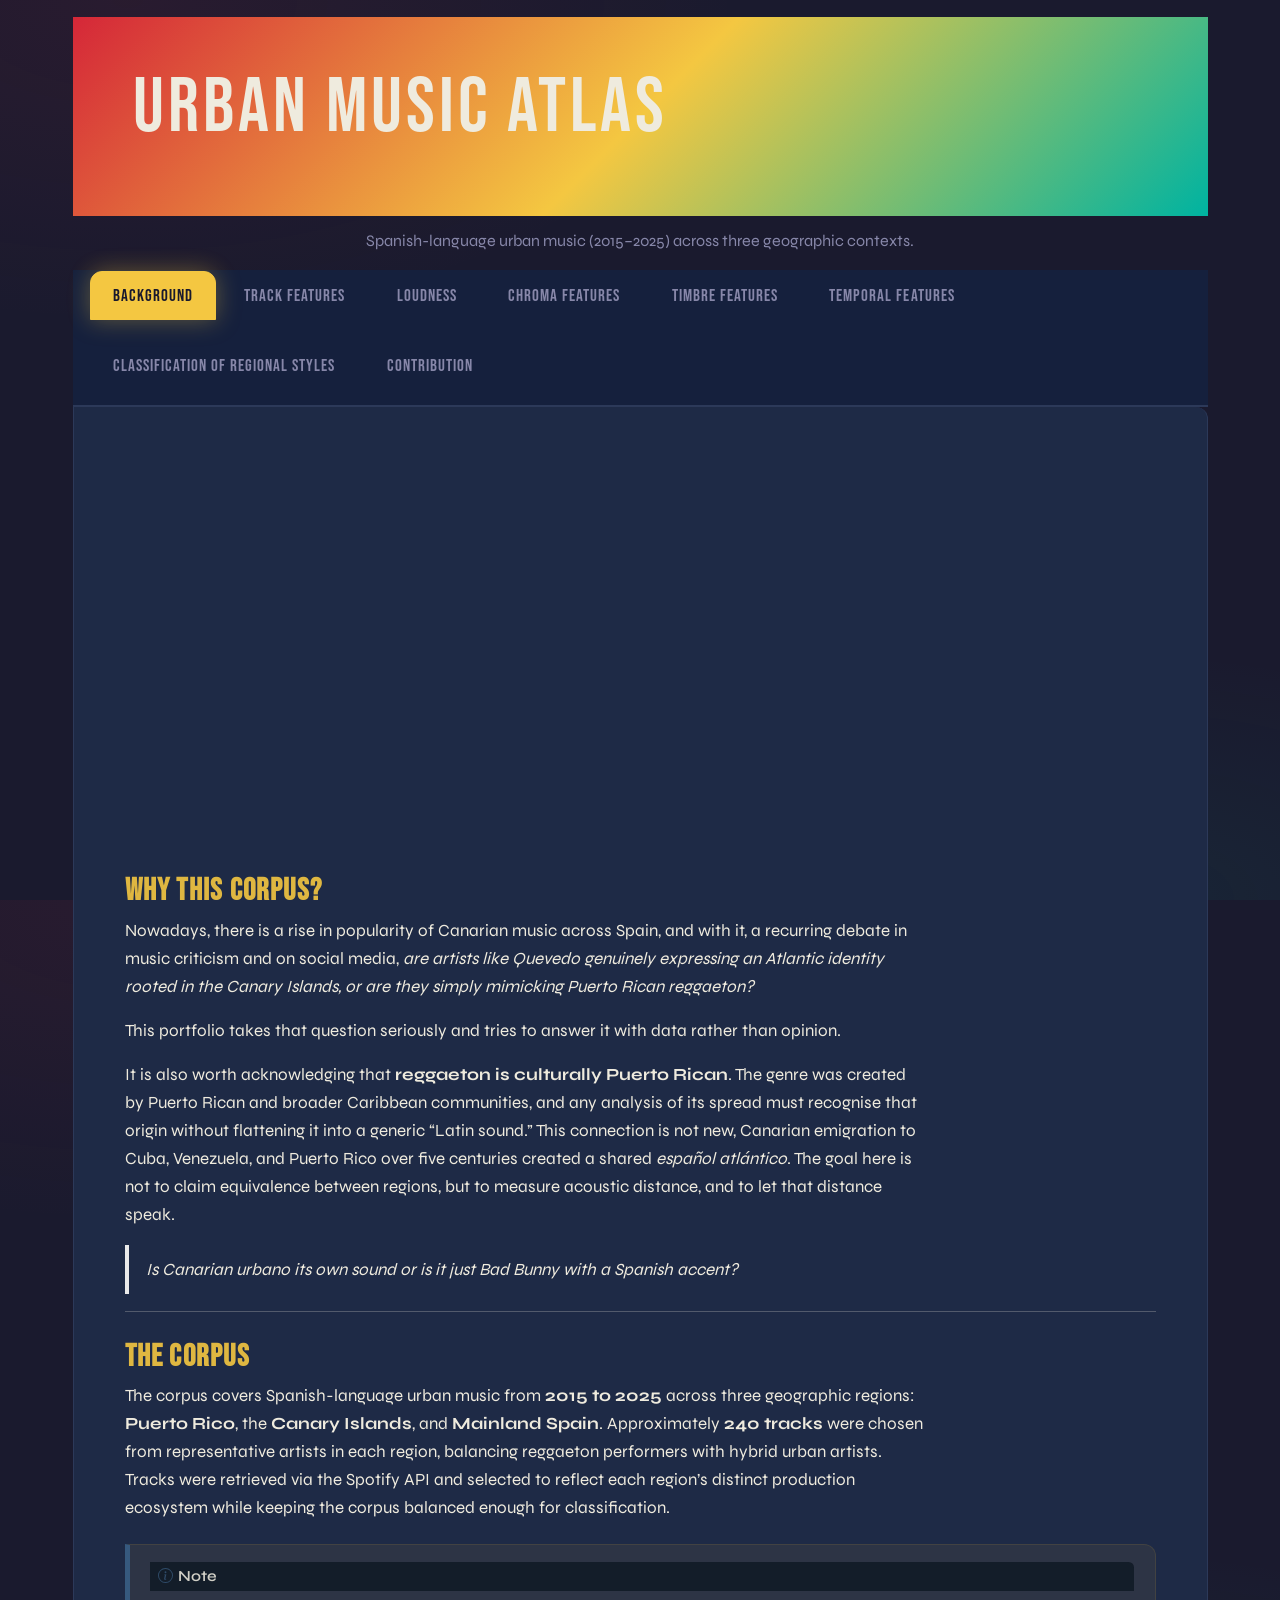
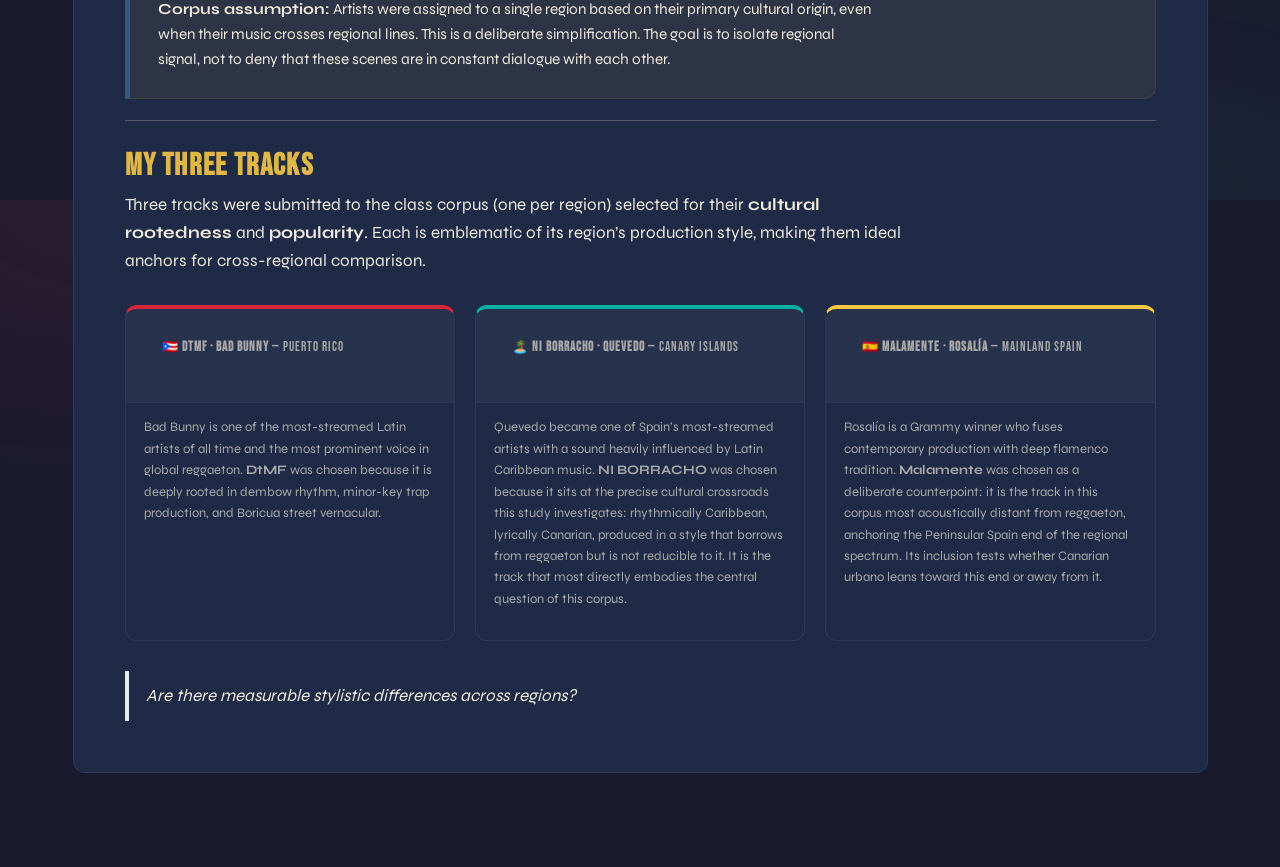
==== commit 71519b1a: "finish chroma features tab" ====
--- a/index.html
+++ b/index.html
@@ -70,7 +70,7 @@
 </div>
 <p>Spanish-language urban music (2015–2025) across three geographic contexts.</p>
 <div class="tabset-margin-container"></div><div class="panel-tabset">
-<ul class="nav nav-tabs" role="tablist"><li class="nav-item" role="presentation"><a class="nav-link active" id="tabset-1-1-tab" data-bs-toggle="tab" data-bs-target="#tabset-1-1" role="tab" aria-controls="tabset-1-1" aria-selected="true" href="">Background</a></li><li class="nav-item" role="presentation"><a class="nav-link" id="tabset-1-2-tab" data-bs-toggle="tab" data-bs-target="#tabset-1-2" role="tab" aria-controls="tabset-1-2" aria-selected="false" href="">Track Features</a></li><li class="nav-item" role="presentation"><a class="nav-link" id="tabset-1-3-tab" data-bs-toggle="tab" data-bs-target="#tabset-1-3" role="tab" aria-controls="tabset-1-3" aria-selected="false" href="">Chroma Features</a></li><li class="nav-item" role="presentation"><a class="nav-link" id="tabset-1-4-tab" data-bs-toggle="tab" data-bs-target="#tabset-1-4" role="tab" aria-controls="tabset-1-4" aria-selected="false" href="">Timbre Features</a></li><li class="nav-item" role="presentation"><a class="nav-link" id="tabset-1-5-tab" data-bs-toggle="tab" data-bs-target="#tabset-1-5" role="tab" aria-controls="tabset-1-5" aria-selected="false" href="">Temporal Features</a></li><li class="nav-item" role="presentation"><a class="nav-link" id="tabset-1-6-tab" data-bs-toggle="tab" data-bs-target="#tabset-1-6" role="tab" aria-controls="tabset-1-6" aria-selected="false" href="">Classification of regional styles</a></li><li class="nav-item" role="presentation"><a class="nav-link" id="tabset-1-7-tab" data-bs-toggle="tab" data-bs-target="#tabset-1-7" role="tab" aria-controls="tabset-1-7" aria-selected="false" href="">Contribution</a></li></ul>
+<ul class="nav nav-tabs" role="tablist"><li class="nav-item" role="presentation"><a class="nav-link active" id="tabset-1-1-tab" data-bs-toggle="tab" data-bs-target="#tabset-1-1" role="tab" aria-controls="tabset-1-1" aria-selected="true" href="">Background</a></li><li class="nav-item" role="presentation"><a class="nav-link" id="tabset-1-2-tab" data-bs-toggle="tab" data-bs-target="#tabset-1-2" role="tab" aria-controls="tabset-1-2" aria-selected="false" href="">Track Features</a></li><li class="nav-item" role="presentation"><a class="nav-link" id="tabset-1-3-tab" data-bs-toggle="tab" data-bs-target="#tabset-1-3" role="tab" aria-controls="tabset-1-3" aria-selected="false" href="">Loudness</a></li><li class="nav-item" role="presentation"><a class="nav-link" id="tabset-1-4-tab" data-bs-toggle="tab" data-bs-target="#tabset-1-4" role="tab" aria-controls="tabset-1-4" aria-selected="false" href="">Chroma Features</a></li><li class="nav-item" role="presentation"><a class="nav-link" id="tabset-1-5-tab" data-bs-toggle="tab" data-bs-target="#tabset-1-5" role="tab" aria-controls="tabset-1-5" aria-selected="false" href="">Timbre Features</a></li><li class="nav-item" role="presentation"><a class="nav-link" id="tabset-1-6-tab" data-bs-toggle="tab" data-bs-target="#tabset-1-6" role="tab" aria-controls="tabset-1-6" aria-selected="false" href="">Temporal Features</a></li><li class="nav-item" role="presentation"><a class="nav-link" id="tabset-1-7-tab" data-bs-toggle="tab" data-bs-target="#tabset-1-7" role="tab" aria-controls="tabset-1-7" aria-selected="false" href="">Classification of regional styles</a></li><li class="nav-item" role="presentation"><a class="nav-link" id="tabset-1-8-tab" data-bs-toggle="tab" data-bs-target="#tabset-1-8" role="tab" aria-controls="tabset-1-8" aria-selected="false" href="">Contribution</a></li></ul>
 <div class="tab-content">
 <div id="tabset-1-1" class="tab-pane active" role="tabpanel" aria-labelledby="tabset-1-1-tab">
 <iframe src="https://open.spotify.com/embed/playlist/0Z93ne5Yrdqr1hLlRqF7hq" width="100%" height="380" frameborder="0" allowtransparency="true" allow="encrypted-media" style="border-radius: 12px;">
@@ -227,12 +227,10 @@
 </section>
 </div>
 <div id="tabset-1-3" class="tab-pane" role="tabpanel" aria-labelledby="tabset-1-3-tab">
-<p>These three chromagrams represent the pitch-class energy over time for three culturally rooted tracks from each region.</p>
-<div class="chroma-grid">
-<div class="chroma-card pr">
-<div class="chroma-header">
-<p>🇵🇷 <strong>DTMF · Bad Bunny</strong> — Puerto Rico</p>
-</div>
+<p>Loudness in the Spotify API is measured in <strong>decibels (dB)</strong>, where values closer to 0 dB are louder and more negative values are quieter. This section examines how loudness varies across regions and what it reveals about production style in each scene.</p>
+<hr>
+<section id="loudness-distribution-by-region" class="level3">
+<h3 class="anchored" data-anchor-id="loudness-distribution-by-region">Loudness distribution by region</h3>
 <div class="cell">
 <div class="cell-output-display">
 <div>
@@ -242,12 +240,11 @@
 </div>
 </div>
 </div>
-<p>Shows prominent activity around A♭ and E, common in reggaeton production rooted in Puerto Rico.</p>
-</div>
-<div class="chroma-card ci">
-<div class="chroma-header">
-<p>🏝️ <strong>NI BORRACHO · Quevedo</strong> — Canary Islands</p>
-</div>
+<p>Puerto Rico is the loudest region (median <strong>−5.1 dB</strong>), consistent with reggaeton’s heavily compressed, mastered-for-streaming production. More striking is Puerto Rico’s spread, a standard deviation of <strong>6.7 dB</strong> compared to just 2.5 dB for the Canary Islands. This reflects the stylistic range within the Puerto Rican selection: from heavily compressed club tracks to sparse, quiet album interludes. The Canary Islands and Mainland Spain are tighter distributions, suggesting more consistent production loudness within each scene.</p>
+<hr>
+</section>
+<section id="loudness-and-energy-a-production-signature" class="level3">
+<h3 class="anchored" data-anchor-id="loudness-and-energy-a-production-signature">Loudness and energy — a production signature</h3>
 <div class="cell">
 <div class="cell-output-display">
 <div>
@@ -257,12 +254,11 @@
 </div>
 </div>
 </div>
-<p>Energy evenly spread across A, G, F, and E — no single dominant tonal centre, suggesting a blend of Iberian and Latin American influences.</p>
-</div>
-<div class="chroma-card sp">
-<div class="chroma-header">
-<p>🇪🇸 <strong>MALAMENTE · Rosalía</strong> — Mainland Spain</p>
-</div>
+<p>Loudness and energy are strongly correlated across all three regions (r = 0.73–0.85), confirming that louder tracks are consistently perceived as more energetic. The Canary Islands shows the tightest correlation (0.845), suggesting its production style is the most consistent, loud tracks are energetic, quiet tracks are not. Puerto Rico’s looser correlation (0.734) reflects the same within-region diversity seen in the loudness distribution: some tracks are loud but surprisingly low in Spotify’s energy estimate, likely due to heavily compressed production that reads as loud without the dynamic variation Spotify associates with high energy.</p>
+<hr>
+</section>
+<section id="the-chosen-three-tracks-in-context" class="level3">
+<h3 class="anchored" data-anchor-id="the-chosen-three-tracks-in-context">The chosen three tracks in context</h3>
 <div class="cell">
 <div class="cell-output-display">
 <div>
@@ -272,26 +268,7 @@
 </div>
 </div>
 </div>
-<p>Strong concentration around G, C, and F — reflecting the harmonic language deeply embedded in flamenco tradition.</p>
-</div>
-</div>
-<blockquote class="blockquote">
-<p>Quevedo’s chromagram appears harmonically closer to Bad Bunny than to Rosalía — hinting that Canarian music carries a stronger Latin Caribbean influence than a Peninsular Spanish one.</p>
-</blockquote>
-<hr>
-<section id="key-estimation" class="level3">
-<h3 class="anchored" data-anchor-id="key-estimation">Key Estimation</h3>
-<p>These keygrams compare the chroma features of each track against major and minor key profiles, revealing which key the music gravitates towards over time. Brighter areas indicate a stronger match to that key.</p>
-<p><strong>🇵🇷 DtMF · Bad Bunny — Keygram</strong></p>
-<div class="cell">
-<div class="cell-output-display">
-<div>
-<figure class="figure">
-<p><img src="index_files/figure-html/unnamed-chunk-11-1.png" class="img-fluid figure-img" width="672"></p>
-</figure>
-</div>
-</div>
-</div>
+<p>The three focal tracks sit in revealing positions within the corpus. <strong>NI BORRACHO</strong> (−3.4 dB, energy 0.82) is one of the loudest, most energetic tracks in the entire corpus — sitting at the top right of the scatter, beyond even most Puerto Rican tracks. <strong>MALAMENTE</strong> (−4.8 dB, energy 0.48) is moderately loud but low in energy, consistent with flamenco’s acoustic intensity without electronic compression. <strong>DtMF</strong> is the most striking outlier at −27.4 dB a very quiet track for a reggaeton artist, reflecting its role as a sparse, melancholic album outro rather than a club production (even if it always sounds in the club). This reinforces a key assumption, Bad Bunny’s catalogue spans from club productions to sparse, introspective interludes, and DtMF represents the latter. The outlier is not a flaw in the corpus, it is evidence of Puerto Rican urbano’s stylistic range compared to the more consistent production loudness of the Canary Islands and Mainland Spain.</p>
 <div class="callout callout-style-default callout-note callout-titled">
 <div class="callout-header d-flex align-content-center">
 <div class="callout-icon-container">
@@ -302,16 +279,32 @@
 </div>
 </div>
 <div class="callout-body-container callout-body">
-<p><strong>Key:</strong> The keygram shows consistent brightness concentrated around D#:min and B:maj throughout the track, suggesting DtMF gravitates towards these keys. This is consistent with reggaeton’s tendency to use minor keys with a dark, intense character. The bright yellow spike in the first 25 seconds likely reflects the instrumental intro before the vocal and beat fully establish the harmonic centre.</p>
-</div>
-</div>
-<hr>
-<p><strong>🏝️ NI BORRACHO · Quevedo — Keygram</strong></p>
-<div class="cell">
-<div class="cell-output-display">
-<div>
-<figure class="figure">
-<p><img src="index_files/figure-html/unnamed-chunk-12-1.png" class="img-fluid figure-img" width="672"></p>
+<p><strong>Assumption:</strong> Spotify’s loudness measure is an integrated track-level value and does not capture dynamic variation within a track. A highly dynamic track with quiet verses and a loud chorus will return a single average value. Section-level loudness analysis would require audio data beyond what the Spotify API provides.</p>
+</div>
+</div>
+</section>
+</div>
+<div id="tabset-1-4" class="tab-pane" role="tabpanel" aria-labelledby="tabset-1-4-tab">
+<p>Chromagrams map pitch-class energy over time, brighter colours indicate stronger presence of a given note at that moment. Keygrams compare those chroma features against major and minor key profiles. Together they answer: <em>what does each track sound like harmonically, and does</em> <em>that match what we hear?</em></p>
+<hr>
+<section id="dtmf-bad-bunny-puerto-rico" class="level3">
+<h3 class="anchored" data-anchor-id="dtmf-bad-bunny-puerto-rico">🇵🇷 DtMF · Bad Bunny — Puerto Rico</h3>
+<div class="cell">
+<div class="cell-output-display">
+<div>
+<figure class="figure">
+<p><img src="index_files/figure-html/unnamed-chunk-9-1.png" class="img-fluid figure-img" width="960"></p>
+</figure>
+</div>
+</div>
+</div>
+<p>DtMF is not a typical reggaeton track, it is a <a href="https://en.wikipedia.org/wiki/Plena"><em>plena</em></a>, a Puerto Rican folk with choir chants and a nostalgic, mellow beat. The chromagram reflects this: <strong>A♭ and E</strong> carry the most energy, consistent with the track’s key of E major. The brightness is relatively uniform across the entire song, suggesting a harmonically stable loop structure, typical of plena, the same chord progression cycling under Bad Bunny’s emotional reflections about people he misses and a Puerto Rico he fears losing to gentrification. The choir chants that enter periodically (<em>“debí tirar más fotos de cuando te tuve”</em>) likely correspond to the moments of slightly increased brightness across the upper pitch classes.</p>
+<p><strong>🇵🇷 DtMF — Keygram</strong></p>
+<div class="cell">
+<div class="cell-output-display">
+<div>
+<figure class="figure">
+<p><img src="index_files/figure-html/unnamed-chunk-10-1.png" class="img-fluid figure-img" width="960"></p>
 </figure>
 </div>
 </div>
@@ -326,16 +319,29 @@
 </div>
 </div>
 <div class="callout-body-container callout-body">
-<p><strong>Key:</strong> The keygram shows more evenly distributed brightness than DtMF, with no dominant key throughout. There is some concentration in the upper keys, consistent with the track’s harmonically blended character noted in the chromagram. The absence of a strongly dominant key across the full track could reflect Quevedo’s intermediate Atlantic position, neither as tonally fixed as Caribbean reggaeton nor as modally complex as Peninsular flamenco.</p>
-</div>
-</div>
-<hr>
-<p><strong>🇪🇸 Malamente · Rosalía — Keygram</strong></p>
-<div class="cell">
-<div class="cell-output-display">
-<div>
-<figure class="figure">
-<p><img src="index_files/figure-html/unnamed-chunk-13-1.png" class="img-fluid figure-img" width="672"></p>
+<p>The keygram shows consistent brightness around <strong>D#:min and B:maj</strong> both compatible with E major, DtMF’s confirmed key. The bright spike in the first ~25 seconds corresponds to the sparse instrumental intro before Bad Bunny’s voice. Once the vocals and choir enter the key profile concentrates around D#:min and B:maj, though darker patches at roughly 100s and 150s suggest brief harmonic departures, corresponding to the chorus sections where the choir’s call-and-response shifts the pitch energy momentarily before returning to the established tonal centre.</p>
+</div>
+</div>
+<hr>
+</section>
+<section id="ni-borracho-quevedo-canary-islands" class="level3">
+<h3 class="anchored" data-anchor-id="ni-borracho-quevedo-canary-islands">🏝️ NI BORRACHO · Quevedo — Canary Islands</h3>
+<div class="cell">
+<div class="cell-output-display">
+<div>
+<figure class="figure">
+<p><img src="index_files/figure-html/unnamed-chunk-11-1.png" class="img-fluid figure-img" width="960"></p>
+</figure>
+</div>
+</div>
+</div>
+<p>NI BORRACHO is a celebration of Canarian identity, a defiant anthem where Quevedo lists places across the islands and declares he would not leave <em>even</em> <em>if drunk</em> (the title translated). The chromagram shows energy spread across <strong>B, Bb, A, G, F, and E</strong> with no single dominant pitch class. This harmonic diffusion is characteristic of trap-urban production that blend chord colours. Unlike DtMF’s plena loop, the chroma remains consistently active from the first seconds, with bright flashes across multiple pitch classes reflecting the track’s relentless dance energy throughout. There is no dramatic structural contrast between sections, the production maintains the same harmonic density from intro to outro. The comparatively scattered chroma profile places this track closer to Bad Bunny than to Rosalía, despite its Canarian lyrical content.</p>
+<p><strong>🏝️ NI BORRACHO — Keygram</strong></p>
+<div class="cell">
+<div class="cell-output-display">
+<div>
+<figure class="figure">
+<p><img src="index_files/figure-html/unnamed-chunk-12-1.png" class="img-fluid figure-img" width="960"></p>
 </figure>
 </div>
 </div>
@@ -350,19 +356,61 @@
 </div>
 </div>
 <div class="callout-body-container callout-body">
-<p><strong>Key:</strong> The most distinctive keygram of the three. Clear yellow bands appear at specific moments (at middle of song and toward the end) rather than consistently throughout, suggesting strong but shifting tonal centres. This is characteristic of flamenco’s harmony, which does not conform to standard major/minor key profiles — explaining why the brightness is more fragmented and less stable than in the other two tracks.</p>
-</div>
-</div>
-</section>
-</div>
-<div id="tabset-1-4" class="tab-pane" role="tabpanel" aria-labelledby="tabset-1-4-tab">
+<p>The keygram shows almost uniformly bright values across all 24 keys throughout the entire track — a visual confirmation that no single key dominates. This is unusual and tells us something important: the key-matching algorithm struggles with NI BORRACHO because its harmonic language does not conform cleanly to standard Western major/minor profiles. The one notable exception is the isolated dark patch around 150 seconds, which likely corresponds to a brief production drop or instrumental break where the harmonic density temporarily reduces. The absence of a clear tonal anchor reinforces the Atlantic hybrid nature of the production: neither as modally fixed as Caribbean plena nor as tonally complex as Andalusian flamenco.</p>
+</div>
+</div>
+<hr>
+</section>
+<section id="malamente-rosalía-mainland-spain" class="level3">
+<h3 class="anchored" data-anchor-id="malamente-rosalía-mainland-spain">🇪🇸 Malamente · Rosalía — Mainland Spain</h3>
+<div class="cell">
+<div class="cell-output-display">
+<div>
+<figure class="figure">
+<p><img src="index_files/figure-html/unnamed-chunk-13-1.png" class="img-fluid figure-img" width="960"></p>
+</figure>
+</div>
+</div>
+</div>
+<p>Malamente is the opening chapter of Rosalía’s <em>El Mal Querer</em>, a track about a bad omen, accompanied by rhythmic handclaps and organ-like synths. It is in <strong>F minor</strong> and runs just 2 minutes 29 seconds. The chromagram shows a strong concentration around <strong>G, C, and F#</strong>, reflecting the <a href="https://en.wikipedia.org/wiki/Flamenco_mode">Phrygian mode</a> that gives flamenco its characteristic dark, tense quality. Notice the <strong>clear vertical shifts</strong> roughly every 30 seconds: these correspond to Rosalía’s structured verse sections, where the handclap rhythm resets and her vocal phrases shift register. The brief moment of wider pitch spread near the track’s centre (around 100 seconds) coincides with the commanding chorus where she sings <em>“malamente, mal muy mal muy mal”</em>. Unlike DtMF and NI BORRACHO, the chroma here is clearly structured rather than looped, reflecting flamenco’s through-composed approach rather than trap’s cyclic production.</p>
+<p><strong>🇪🇸 Malamente — Keygram</strong></p>
+<div class="cell">
+<div class="cell-output-display">
+<div>
+<figure class="figure">
+<p><img src="index_files/figure-html/unnamed-chunk-14-1.png" class="img-fluid figure-img" width="960"></p>
+</figure>
+</div>
+</div>
+</div>
+<div class="callout callout-style-default callout-note callout-titled">
+<div class="callout-header d-flex align-content-center">
+<div class="callout-icon-container">
+<i class="callout-icon"></i>
+</div>
+<div class="callout-title-container flex-fill">
+Note
+</div>
+</div>
+<div class="callout-body-container callout-body">
+<p>The most distinctive keygram of the three. Clear bright bands appear at <strong>specific structural moments</strong> rather than consistently throughout which does not conform neatly to standard major/minor key profiles. The bright yellow spike at approximately 50 seconds corresponds to the chorus, the harmonic tension peaks as her voice rises before settling back into the fragmented pattern. The fragmentary key profile is the chromatic signature of flamenco itself: a modal tradition that standard Western key templates struggle to capture cleanly.</p>
+</div>
+</div>
+<hr>
+<blockquote class="blockquote">
+<p>Quevedo’s chromagram sits harmonically closer to Bad Bunny than to Rosalía. Both DtMF and NI BORRACHO share diffuse, loop-based chroma profiles without a dominant tonal anchor, while Malamente’s structured harmonic movement and Phrygian concentration set it clearly apart. The chroma evidence supports the corpus hypothesis: <strong>Canarian urbano speaks Caribbean harmonically, not Iberian.</strong></p>
+</blockquote>
+<hr>
+</section>
+</div>
+<div id="tabset-1-5" class="tab-pane" role="tabpanel" aria-labelledby="tabset-1-5-tab">
 <p>These cepstrograms show the timbral texture over time for each track using Mel-Frequency Cepstral Coefficients (MFCCs).</p>
 <p><strong>🇵🇷 Bad Bunny – DtMF (Puerto Rico)</strong></p>
 <div class="cell">
 <div class="cell-output-display">
 <div>
 <figure class="figure">
-<p><img src="index_files/figure-html/unnamed-chunk-14-1.png" class="img-fluid figure-img" width="672"></p>
+<p><img src="index_files/figure-html/unnamed-chunk-15-1.png" class="img-fluid figure-img" width="672"></p>
 </figure>
 </div>
 </div>
@@ -373,7 +421,7 @@
 <div class="cell-output-display">
 <div>
 <figure class="figure">
-<p><img src="index_files/figure-html/unnamed-chunk-15-1.png" class="img-fluid figure-img" width="672"></p>
+<p><img src="index_files/figure-html/unnamed-chunk-16-1.png" class="img-fluid figure-img" width="672"></p>
 </figure>
 </div>
 </div>
@@ -384,7 +432,7 @@
 <div class="cell-output-display">
 <div>
 <figure class="figure">
-<p><img src="index_files/figure-html/unnamed-chunk-16-1.png" class="img-fluid figure-img" width="672"></p>
+<p><img src="index_files/figure-html/unnamed-chunk-17-1.png" class="img-fluid figure-img" width="672"></p>
 </figure>
 </div>
 </div>
@@ -394,18 +442,18 @@
 <p>All three tracks share a strong mfcc_02 component, suggesting comparable low-frequency energy across regions. Bad Bunny and Quevedo are timbally closer to each other and Malamente stands out with its unique MFCC_09 pattern. This aligns with out hypothesis that Canarian urbano leans Caribbean rather than Iberian.</p>
 </blockquote>
 </div>
-<div id="tabset-1-5" class="tab-pane" role="tabpanel" aria-labelledby="tabset-1-5-tab">
+<div id="tabset-1-6" class="tab-pane" role="tabpanel" aria-labelledby="tabset-1-6-tab">
 <p>Self-similarity matrices reveal the internal structure of each track by comparing every moment against every other moment. Bright diagonal stripes indicate repeated sections; checkerboard patterns suggest clear verse/chorus alternation. Each track is analysed using both chroma (harmonic) and timbre (textural) data.</p>
 <hr>
-<section id="dtmf-bad-bunny-puerto-rico" class="level3">
-<h3 class="anchored" data-anchor-id="dtmf-bad-bunny-puerto-rico">🇵🇷 DtMF · Bad Bunny (Puerto Rico)</h3>
+<section id="dtmf-bad-bunny-puerto-rico-1" class="level3">
+<h3 class="anchored" data-anchor-id="dtmf-bad-bunny-puerto-rico-1">🇵🇷 DtMF · Bad Bunny (Puerto Rico)</h3>
 <div class="cell quarto-layout-panel" data-layout-ncol="2">
 <div class="quarto-layout-row">
 <div class="quarto-layout-cell" style="flex-basis: 50.0%;justify-content: center;">
-<p><img src="index_files/figure-html/unnamed-chunk-17-1.png" class="img-fluid" width="672"></p>
+<p><img src="index_files/figure-html/unnamed-chunk-18-1.png" class="img-fluid" width="672"></p>
 </div>
 <div class="quarto-layout-cell" style="flex-basis: 50.0%;justify-content: center;">
-<p><img src="index_files/figure-html/unnamed-chunk-17-2.png" class="img-fluid" width="672"></p>
+<p><img src="index_files/figure-html/unnamed-chunk-18-2.png" class="img-fluid" width="672"></p>
 </div>
 </div>
 </div>
@@ -437,15 +485,15 @@
 </div>
 <hr>
 </section>
-<section id="ni-borracho-quevedo-canary-islands" class="level3">
-<h3 class="anchored" data-anchor-id="ni-borracho-quevedo-canary-islands">🏝️ NI BORRACHO · Quevedo (Canary Islands)</h3>
+<section id="ni-borracho-quevedo-canary-islands-1" class="level3">
+<h3 class="anchored" data-anchor-id="ni-borracho-quevedo-canary-islands-1">🏝️ NI BORRACHO · Quevedo (Canary Islands)</h3>
 <div class="cell quarto-layout-panel" data-layout-ncol="2">
 <div class="quarto-layout-row">
 <div class="quarto-layout-cell" style="flex-basis: 50.0%;justify-content: center;">
-<p><img src="index_files/figure-html/unnamed-chunk-18-1.png" class="img-fluid" width="672"></p>
+<p><img src="index_files/figure-html/unnamed-chunk-19-1.png" class="img-fluid" width="672"></p>
 </div>
 <div class="quarto-layout-cell" style="flex-basis: 50.0%;justify-content: center;">
-<p><img src="index_files/figure-html/unnamed-chunk-18-2.png" class="img-fluid" width="672"></p>
+<p><img src="index_files/figure-html/unnamed-chunk-19-2.png" class="img-fluid" width="672"></p>
 </div>
 </div>
 </div>
@@ -482,10 +530,10 @@
 <div class="cell quarto-layout-panel" data-layout-ncol="2">
 <div class="quarto-layout-row">
 <div class="quarto-layout-cell" style="flex-basis: 50.0%;justify-content: center;">
-<p><img src="index_files/figure-html/unnamed-chunk-19-1.png" class="img-fluid" width="672"></p>
+<p><img src="index_files/figure-html/unnamed-chunk-20-1.png" class="img-fluid" width="672"></p>
 </div>
 <div class="quarto-layout-cell" style="flex-basis: 50.0%;justify-content: center;">
-<p><img src="index_files/figure-html/unnamed-chunk-19-2.png" class="img-fluid" width="672"></p>
+<p><img src="index_files/figure-html/unnamed-chunk-20-2.png" class="img-fluid" width="672"></p>
 </div>
 </div>
 </div>
@@ -523,7 +571,7 @@
 <div class="cell-output-display">
 <div>
 <figure class="figure">
-<p><img src="index_files/figure-html/unnamed-chunk-20-1.png" class="img-fluid figure-img" width="672"></p>
+<p><img src="index_files/figure-html/unnamed-chunk-21-1.png" class="img-fluid figure-img" width="672"></p>
 </figure>
 </div>
 </div>
@@ -534,7 +582,7 @@
 <div class="cell-output-display">
 <div>
 <figure class="figure">
-<p><img src="index_files/figure-html/unnamed-chunk-21-1.png" class="img-fluid figure-img" width="672"></p>
+<p><img src="index_files/figure-html/unnamed-chunk-22-1.png" class="img-fluid figure-img" width="672"></p>
 </figure>
 </div>
 </div>
@@ -547,7 +595,7 @@
 <div class="cell-output-display">
 <div>
 <figure class="figure">
-<p><img src="index_files/figure-html/unnamed-chunk-22-1.png" class="img-fluid figure-img" width="672"></p>
+<p><img src="index_files/figure-html/unnamed-chunk-23-1.png" class="img-fluid figure-img" width="672"></p>
 </figure>
 </div>
 </div>
@@ -558,7 +606,7 @@
 <p>The intensity of the band is strongest in the first 10–12 seconds, reflecting a higher density of rhythmic onsets during the introduction of the track. After this point the periodic structure remains visible but slightly weaker, suggesting a more consistent groove once the rhythm stabilizes.</p>
 </section>
 </div>
-<div id="tabset-1-6" class="tab-pane" role="tabpanel" aria-labelledby="tabset-1-6-tab">
+<div id="tabset-1-7" class="tab-pane" role="tabpanel" aria-labelledby="tabset-1-7-tab">
 <p>While the previous sections analysed three representative tracks in detail, this section scales up to the entire corpus of approximately 240 tracks. The goal is to test whether Spotify audio features alone are sufficient to distinguish regional styles, and if so, which features carry the most discriminating power.</p>
 <p>A <strong>Random Forest classifier</strong> is trained to predict region (Puerto Rico, Canary Islands, or Mainland Spain) from nine Spotify audio features: danceability, energy, loudness, speechiness, acousticness, instrumentalness, liveness, valence, and tempo.</p>
 <p>Random Forest was chosen because it handles correlated features naturally — energy and loudness are known to co-vary — and because its feature importance output connects directly back to the acoustic analyses in earlier sections. To reduce overfitting on the small dataset, trees are constrained with <code>min_n = 40</code>, and <code>mtry</code> is tuned via grid search across five values. The classifier is evaluated using <strong>5-fold cross-validation</strong>, with 33% accuracy representing the random guessing baseline across three equally sized classes.</p>
@@ -566,7 +614,7 @@
 <div class="cell-output-display">
 <div>
 <figure class="figure">
-<p><img src="index_files/figure-html/unnamed-chunk-23-1.png" class="img-fluid figure-img" width="672"></p>
+<p><img src="index_files/figure-html/unnamed-chunk-24-1.png" class="img-fluid figure-img" width="672"></p>
 </figure>
 </div>
 </div>
@@ -1063,7 +1111,7 @@
 <div class="cell-output-display">
 <div>
 <figure class="figure">
-<p><img src="index_files/figure-html/unnamed-chunk-26-1.png" class="img-fluid figure-img" width="672"></p>
+<p><img src="index_files/figure-html/unnamed-chunk-27-1.png" class="img-fluid figure-img" width="672"></p>
 </figure>
 </div>
 </div>
@@ -1073,7 +1121,7 @@
 <div class="cell-output-display">
 <div>
 <figure class="figure">
-<p><img src="index_files/figure-html/unnamed-chunk-27-1.png" class="img-fluid figure-img" width="672"></p>
+<p><img src="index_files/figure-html/unnamed-chunk-28-1.png" class="img-fluid figure-img" width="672"></p>
 </figure>
 </div>
 </div>
@@ -1083,7 +1131,7 @@
 <div class="cell-output-display">
 <div>
 <figure class="figure">
-<p><img src="index_files/figure-html/unnamed-chunk-28-1.png" class="img-fluid figure-img" width="672"></p>
+<p><img src="index_files/figure-html/unnamed-chunk-29-1.png" class="img-fluid figure-img" width="672"></p>
 </figure>
 </div>
 </div>
@@ -1109,7 +1157,7 @@
 </div>
 </section>
 </div>
-<div id="tabset-1-7" class="tab-pane" role="tabpanel" aria-labelledby="tabset-1-7-tab">
+<div id="tabset-1-8" class="tab-pane" role="tabpanel" aria-labelledby="tabset-1-8-tab">
 
 </div>
 </div>
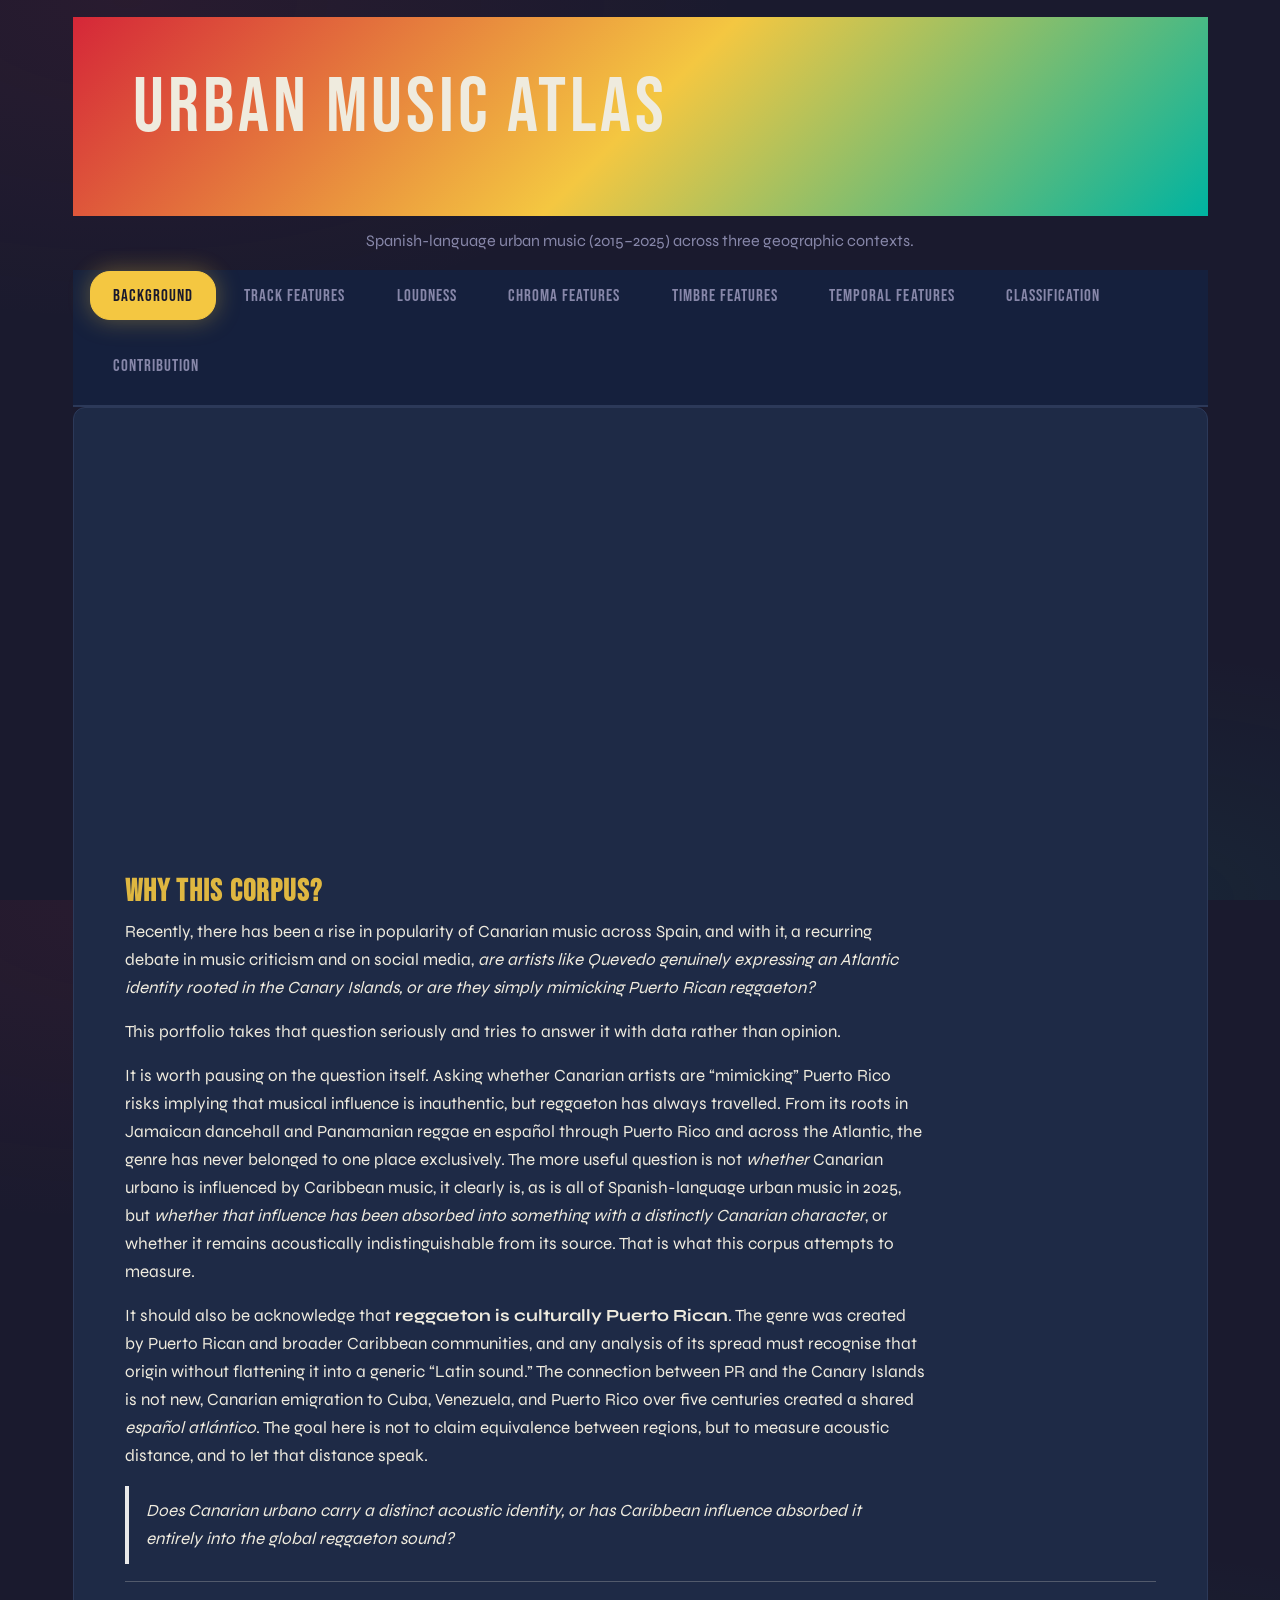
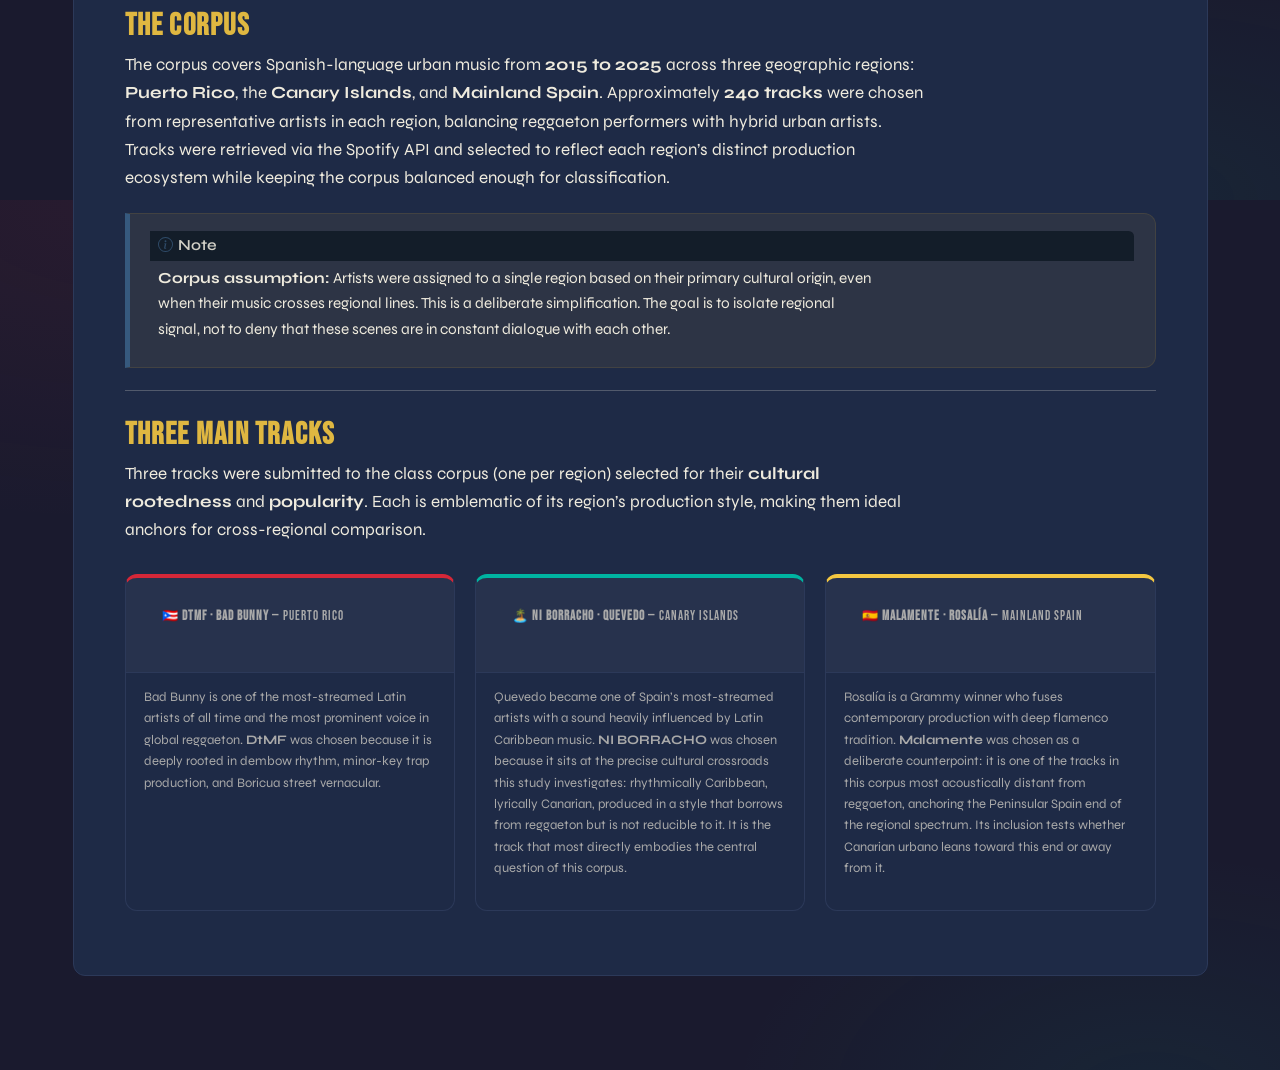
==== commit 8cf5d201: "final adjustments" ====
--- a/index.html
+++ b/index.html
@@ -70,18 +70,19 @@
 </div>
 <p>Spanish-language urban music (2015–2025) across three geographic contexts.</p>
 <div class="tabset-margin-container"></div><div class="panel-tabset">
-<ul class="nav nav-tabs" role="tablist"><li class="nav-item" role="presentation"><a class="nav-link active" id="tabset-1-1-tab" data-bs-toggle="tab" data-bs-target="#tabset-1-1" role="tab" aria-controls="tabset-1-1" aria-selected="true" href="">Background</a></li><li class="nav-item" role="presentation"><a class="nav-link" id="tabset-1-2-tab" data-bs-toggle="tab" data-bs-target="#tabset-1-2" role="tab" aria-controls="tabset-1-2" aria-selected="false" href="">Track Features</a></li><li class="nav-item" role="presentation"><a class="nav-link" id="tabset-1-3-tab" data-bs-toggle="tab" data-bs-target="#tabset-1-3" role="tab" aria-controls="tabset-1-3" aria-selected="false" href="">Loudness</a></li><li class="nav-item" role="presentation"><a class="nav-link" id="tabset-1-4-tab" data-bs-toggle="tab" data-bs-target="#tabset-1-4" role="tab" aria-controls="tabset-1-4" aria-selected="false" href="">Chroma Features</a></li><li class="nav-item" role="presentation"><a class="nav-link" id="tabset-1-5-tab" data-bs-toggle="tab" data-bs-target="#tabset-1-5" role="tab" aria-controls="tabset-1-5" aria-selected="false" href="">Timbre Features</a></li><li class="nav-item" role="presentation"><a class="nav-link" id="tabset-1-6-tab" data-bs-toggle="tab" data-bs-target="#tabset-1-6" role="tab" aria-controls="tabset-1-6" aria-selected="false" href="">Temporal Features</a></li><li class="nav-item" role="presentation"><a class="nav-link" id="tabset-1-7-tab" data-bs-toggle="tab" data-bs-target="#tabset-1-7" role="tab" aria-controls="tabset-1-7" aria-selected="false" href="">Classification of regional styles</a></li><li class="nav-item" role="presentation"><a class="nav-link" id="tabset-1-8-tab" data-bs-toggle="tab" data-bs-target="#tabset-1-8" role="tab" aria-controls="tabset-1-8" aria-selected="false" href="">Contribution</a></li></ul>
+<ul class="nav nav-tabs" role="tablist"><li class="nav-item" role="presentation"><a class="nav-link active" id="tabset-1-1-tab" data-bs-toggle="tab" data-bs-target="#tabset-1-1" role="tab" aria-controls="tabset-1-1" aria-selected="true" href="">Background</a></li><li class="nav-item" role="presentation"><a class="nav-link" id="tabset-1-2-tab" data-bs-toggle="tab" data-bs-target="#tabset-1-2" role="tab" aria-controls="tabset-1-2" aria-selected="false" href="">Track Features</a></li><li class="nav-item" role="presentation"><a class="nav-link" id="tabset-1-3-tab" data-bs-toggle="tab" data-bs-target="#tabset-1-3" role="tab" aria-controls="tabset-1-3" aria-selected="false" href="">Loudness</a></li><li class="nav-item" role="presentation"><a class="nav-link" id="tabset-1-4-tab" data-bs-toggle="tab" data-bs-target="#tabset-1-4" role="tab" aria-controls="tabset-1-4" aria-selected="false" href="">Chroma Features</a></li><li class="nav-item" role="presentation"><a class="nav-link" id="tabset-1-5-tab" data-bs-toggle="tab" data-bs-target="#tabset-1-5" role="tab" aria-controls="tabset-1-5" aria-selected="false" href="">Timbre Features</a></li><li class="nav-item" role="presentation"><a class="nav-link" id="tabset-1-6-tab" data-bs-toggle="tab" data-bs-target="#tabset-1-6" role="tab" aria-controls="tabset-1-6" aria-selected="false" href="">Temporal Features</a></li><li class="nav-item" role="presentation"><a class="nav-link" id="tabset-1-7-tab" data-bs-toggle="tab" data-bs-target="#tabset-1-7" role="tab" aria-controls="tabset-1-7" aria-selected="false" href="">Classification</a></li><li class="nav-item" role="presentation"><a class="nav-link" id="tabset-1-8-tab" data-bs-toggle="tab" data-bs-target="#tabset-1-8" role="tab" aria-controls="tabset-1-8" aria-selected="false" href="">Contribution</a></li></ul>
 <div class="tab-content">
 <div id="tabset-1-1" class="tab-pane active" role="tabpanel" aria-labelledby="tabset-1-1-tab">
 <iframe src="https://open.spotify.com/embed/playlist/0Z93ne5Yrdqr1hLlRqF7hq" width="100%" height="380" frameborder="0" allowtransparency="true" allow="encrypted-media" style="border-radius: 12px;">
 </iframe>
 <section id="why-this-corpus" class="level3">
 <h3 class="anchored" data-anchor-id="why-this-corpus">Why this corpus?</h3>
-<p>Nowadays, there is a rise in popularity of Canarian music across Spain, and with it, a recurring debate in music criticism and on social media, <em>are artists like</em> <em>Quevedo genuinely expressing an Atlantic identity rooted in the Canary</em> <em>Islands, or are they simply mimicking Puerto Rican reggaeton?</em></p>
+<p>Recently, there has been a rise in popularity of Canarian music across Spain, and with it, a recurring debate in music criticism and on social media, <em>are artists like</em> <em>Quevedo genuinely expressing an Atlantic identity rooted in the Canary</em> <em>Islands, or are they simply mimicking Puerto Rican reggaeton?</em></p>
 <p>This portfolio takes that question seriously and tries to answer it with data rather than opinion.</p>
-<p>It is also worth acknowledging that <strong>reggaeton is culturally Puerto Rican</strong>. The genre was created by Puerto Rican and broader Caribbean communities, and any analysis of its spread must recognise that origin without flattening it into a generic “Latin sound.” This connection is not new, Canarian emigration to Cuba, Venezuela, and Puerto Rico over five centuries created a shared <em>español</em> <em>atlántico</em>. The goal here is not to claim equivalence between regions, but to measure acoustic distance, and to let that distance speak.</p>
+<p>It is worth pausing on the question itself. Asking whether Canarian artists are “mimicking” Puerto Rico risks implying that musical influence is inauthentic, but reggaeton has always travelled. From its roots in Jamaican dancehall and Panamanian reggae en español through Puerto Rico and across the Atlantic, the genre has never belonged to one place exclusively. The more useful question is not <em>whether</em> Canarian urbano is influenced by Caribbean music, it clearly is, as is all of Spanish-language urban music in 2025, but <em>whether that influence has been absorbed into something with a</em> <em>distinctly Canarian character</em>, or whether it remains acoustically indistinguishable from its source. That is what this corpus attempts to measure.</p>
+<p>It should also be acknowledge that <strong>reggaeton is culturally Puerto Rican</strong>. The genre was created by Puerto Rican and broader Caribbean communities, and any analysis of its spread must recognise that origin without flattening it into a generic “Latin sound.” The connection between PR and the Canary Islands is not new, Canarian emigration to Cuba, Venezuela, and Puerto Rico over five centuries created a shared <em>español atlántico</em>. The goal here is not to claim equivalence between regions, but to measure acoustic distance, and to let that distance speak.</p>
 <blockquote class="blockquote">
-<p><em>Is Canarian urbano its own sound or is it just Bad Bunny with a Spanish accent?</em></p>
+<p><em>Does Canarian urbano carry a distinct acoustic identity, or has Caribbean</em> <em>influence absorbed it entirely into the global reggaeton sound?</em></p>
 </blockquote>
 <hr>
 </section>
@@ -103,8 +104,8 @@
 </div>
 <hr>
 </section>
-<section id="my-three-tracks" class="level3">
-<h3 class="anchored" data-anchor-id="my-three-tracks">My three tracks</h3>
+<section id="three-main-tracks" class="level3">
+<h3 class="anchored" data-anchor-id="three-main-tracks">Three main tracks</h3>
 <p>Three tracks were submitted to the class corpus (one per region) selected for their <strong>cultural rootedness</strong> and <strong>popularity</strong>. Each is emblematic of its region’s production style, making them ideal anchors for cross-regional comparison.</p>
 <div class="chroma-grid">
 <div class="chroma-card pr">
@@ -123,12 +124,9 @@
 <div class="chroma-header">
 <p>🇪🇸 <strong>Malamente · Rosalía</strong> — Mainland Spain</p>
 </div>
-<p>Rosalía is a Grammy winner who fuses contemporary production with deep flamenco tradition. <strong>Malamente</strong> was chosen as a deliberate counterpoint: it is the track in this corpus most acoustically distant from reggaeton, anchoring the Peninsular Spain end of the regional spectrum. Its inclusion tests whether Canarian urbano leans toward this end or away from it.</p>
-</div>
-</div>
-<blockquote class="blockquote">
-<p><em>Are there measurable stylistic differences across regions?</em></p>
-</blockquote>
+<p>Rosalía is a Grammy winner who fuses contemporary production with deep flamenco tradition. <strong>Malamente</strong> was chosen as a deliberate counterpoint: it is one of the tracks in this corpus most acoustically distant from reggaeton, anchoring the Peninsular Spain end of the regional spectrum. Its inclusion tests whether Canarian urbano leans toward this end or away from it.</p>
+</div>
+</div>
 </section>
 </div>
 <div id="tabset-1-2" class="tab-pane" role="tabpanel" aria-labelledby="tabset-1-2-tab">
@@ -143,9 +141,12 @@
 </div>
 </div>
 <div class="callout-body-container callout-body">
-<p><strong>H1 -&gt; Tempo convergence:</strong> Streaming-era production has homogenised tempo across all three regions, so regional origin cannot be recovered from BPM alone.</p>
-<p><strong>H2 —&gt; Danceability floor:</strong> Danceability is uniformly high across the corpus, reflecting the shared dance-oriented production of all three urban scenes.</p>
-<p><strong>H3 —&gt; Canary Islands as Atlantic bridge:</strong> The Canary Islands occupies a measurably intermediate acoustic position between Puerto Rico and Mainland Spain on at least some features, reflecting its dual Atlantic identity.</p>
+<p><strong>H1 -&gt; Tempo convergence:</strong></p>
+<p>Streaming-era production has homogenised tempo across all three regions, so regional origin cannot be recovered from BPM alone.</p>
+<p><strong>H2 —&gt; Danceability floor:</strong></p>
+<p>Danceability is uniformly high across the corpus, reflecting the shared dance-oriented production of all three urban scenes.</p>
+<p><strong>H3 —&gt; Canary Islands as Atlantic bridge:</strong></p>
+<p>The Canary Islands occupies a measurably intermediate acoustic position between Puerto Rico and Mainland Spain on at least some features, reflecting its dual Atlantic identity.</p>
 </div>
 </div>
 <hr>
@@ -162,7 +163,7 @@
 </div>
 <p>Regional medians are nearly identical: Puerto Rico <strong>109 BPM</strong>, Canary Islands <strong>113 BPM</strong>, Mainland Spain <strong>106 BPM</strong>. All three distributions peak in the same 90–140 BPM window. <strong>H1 is confirmed</strong>, tempo carries musical meaning within reggaeton but no regional discriminating power across this corpus.</p>
 <blockquote class="blockquote">
-<p>Note: The cluster of Puerto Rico tracks above 170 BPM likely reflects Spotify’s tendency to estimate dembow rhythms at double their perceived tempo.</p>
+<p>Note: The cluster of Puerto Rican tracks above 170 BPM likely reflects Spotify’s tendency to estimate dembow rhythms at double their perceived tempo.</p>
 </blockquote>
 <hr>
 </section>
@@ -180,8 +181,8 @@
 <p>Median danceability is 0.691 for Puerto Rico, 0.680 for the Canary Islands, and 0.675 for Mainland Spain: a difference of less than 0.02 across the entire range. <strong>H2 is confirmed.</strong> Danceability is a genre floor, not a regional signature. Urban music is dance music regardless of whether it is produced in San Juan, Las Palmas, or Madrid.</p>
 <hr>
 </section>
-<section id="where-the-regions-actually-diverge" class="level3">
-<h3 class="anchored" data-anchor-id="where-the-regions-actually-diverge">Where the regions actually diverge</h3>
+<section id="where-the-regions-might-actually-diverge" class="level3">
+<h3 class="anchored" data-anchor-id="where-the-regions-might-actually-diverge">Where the regions might actually diverge</h3>
 <div class="cell">
 <div class="cell-output-display">
 <div>
@@ -372,7 +373,7 @@
 </div>
 </div>
 </div>
-<p>Malamente is the opening chapter of Rosalía’s <em>El Mal Querer</em>, a track about a bad omen, accompanied by rhythmic handclaps and organ-like synths. It is in <strong>F minor</strong> and runs just 2 minutes 29 seconds. The chromagram shows a strong concentration around <strong>G, C, and F#</strong>, reflecting the <a href="https://en.wikipedia.org/wiki/Flamenco_mode">Phrygian mode</a> that gives flamenco its characteristic dark, tense quality. Notice the <strong>clear vertical shifts</strong> roughly every 30 seconds: these correspond to Rosalía’s structured verse sections, where the handclap rhythm resets and her vocal phrases shift register. The brief moment of wider pitch spread near the track’s centre (around 100 seconds) coincides with the commanding chorus where she sings <em>“malamente, mal muy mal muy mal”</em>. Unlike DtMF and NI BORRACHO, the chroma here is clearly structured rather than looped, reflecting flamenco’s through-composed approach rather than trap’s cyclic production.</p>
+<p>Malamente is the most famous piece of Rosalía’s <em>El Mal Querer</em>, a track about a bad omen, accompanied by rhythmic handclaps and organ-like synths. It is in <strong>F minor</strong> and runs just 2 minutes 29 seconds. The chromagram shows a strong concentration around <strong>G, C, and F#</strong>, reflecting the <a href="https://en.wikipedia.org/wiki/Flamenco_mode">Phrygian mode</a> that gives flamenco its characteristic dark, tense quality. Notice the <strong>clear vertical shifts</strong> roughly every 30 seconds: these correspond to Rosalía’s structured verse sections, where the handclap rhythm resets and her vocal phrases shift register. The brief moment of wider pitch spread near the track’s centre (around 100 seconds) coincides with the commanding chorus where she sings <em>“malamente, mal muy mal muy mal”</em>. Unlike DtMF and NI BORRACHO, the chroma here is clearly structured rather than looped, reflecting flamenco’s through-composed approach rather than trap’s cyclic production.</p>
 <p><strong>🇪🇸 Malamente — Keygram</strong></p>
 <div class="cell">
 <div class="cell-output-display">
@@ -404,56 +405,66 @@
 </section>
 </div>
 <div id="tabset-1-5" class="tab-pane" role="tabpanel" aria-labelledby="tabset-1-5-tab">
-<p>These cepstrograms show the timbral texture over time for each track using Mel-Frequency Cepstral Coefficients (MFCCs).</p>
-<p><strong>🇵🇷 Bad Bunny – DtMF (Puerto Rico)</strong></p>
-<div class="cell">
-<div class="cell-output-display">
-<div>
-<figure class="figure">
-<p><img src="index_files/figure-html/unnamed-chunk-15-1.png" class="img-fluid figure-img" width="672"></p>
-</figure>
-</div>
-</div>
-</div>
-<p>MFCC_02 shows the most variation with spikes throughout, indicating strong and consistent low-frequency energy, typical of reggeaton’s heavy bass and kick drum production.The upper MFCCs (15 to 21) are relatively uniform, suggesting a stable, electronically produced timbral texture with little acoustic variation.</p>
-<p><strong>🏝️ Quevedo – NI BORRACHO (Canary Islands)</strong></p>
-<div class="cell">
-<div class="cell-output-display">
-<div>
-<figure class="figure">
-<p><img src="index_files/figure-html/unnamed-chunk-16-1.png" class="img-fluid figure-img" width="672"></p>
-</figure>
-</div>
-</div>
-</div>
-<p>Just like DtMF, mfcc_02 also dominates with strong brightness. However, mfcc_07 shows more dramatic dark patches, moments of contrast that could correspond to the chorus of the song and the production drops that it has. The overall texture is more varied than Bad Bunny’s, hinting at a more melodically dynamic production style that blends urban and pop.</p>
-<p><strong>🇪🇸 Rosalía – Malamente (Spain)</strong></p>
-<div class="cell">
-<div class="cell-output-display">
-<div>
-<figure class="figure">
-<p><img src="index_files/figure-html/unnamed-chunk-17-1.png" class="img-fluid figure-img" width="672"></p>
-</figure>
-</div>
-</div>
-</div>
-<p>This is the most distinctive cepstogram of the three. MFCC_09 shows a persistent band of negative values for the entire length of the track which reflects the timbral quality of the guitar and flamenco vocals which occupy a different frequency than electronic production. MFCC_02 still shows brightness but less so than the other two tracks.</p>
+<p>Cepstrograms show the timbral texture of each track over time using Mel-Frequency Cepstral Coefficients (MFCCs). Lower MFCCs capture broad spectral shape (bass, warmth, body) while higher MFCCs capture fine timbral detail. Bright areas indicate strong energy at that coefficient; dark areas indicate absence.</p>
+<hr>
+<section id="dtmf-bad-bunny-puerto-rico-1" class="level3">
+<h3 class="anchored" data-anchor-id="dtmf-bad-bunny-puerto-rico-1">🇵🇷 DtMF · Bad Bunny — Puerto Rico</h3>
+<div class="cell">
+<div class="cell-output-display">
+<div>
+<figure class="figure">
+<p><img src="index_files/figure-html/unnamed-chunk-15-1.png" class="img-fluid figure-img" width="960"></p>
+</figure>
+</div>
+</div>
+</div>
+<p><strong>MFCC_02</strong> dominates throughout, indicating powerful low-frequency energy from the bass and kick drum that underpins DtMF’s plena rhythm. The upper MFCCs (15–22) are uniformly darker, confirming a stable electronically-produced timbral texture with little acoustic variation. Notably <strong>MFCC_07</strong> shows a persistent dark band across the track, a consistent absence of mid-range spectral energy that is characteristic of heavily compressed electronic production where the mid frequencies are scooped to make room for bass and vocals.</p>
+<hr>
+</section>
+<section id="ni-borracho-quevedo-canary-islands-1" class="level3">
+<h3 class="anchored" data-anchor-id="ni-borracho-quevedo-canary-islands-1">🏝️ NI BORRACHO · Quevedo — Canary Islands</h3>
+<div class="cell">
+<div class="cell-output-display">
+<div>
+<figure class="figure">
+<p><img src="index_files/figure-html/unnamed-chunk-16-1.png" class="img-fluid figure-img" width="960"></p>
+</figure>
+</div>
+</div>
+</div>
+<p>Like DtMF, <strong>MFCC_02</strong> dominates with strong brightness, confirming comparable low-frequency bass energy between the Caribbean and Canarian productions. However <strong>MFCC_06</strong> shows a persistent dark band similar to DtMF’s MFCC_07 pattern, while the mid-range coefficients (MFCC_03 to MFCC_05) show more activity than in DtMF. These dark patches correspond to the production drops in NI BORRACHO, moments where Quevedo’s vocal delivery shifts register as he moves from the verse into the energetic chorus listing Canarian towns. The overall timbral texture is more varied than DtMF’s, hinting at a more melodically dynamic production style exactly what you would expect from a Canarian artist navigating between Caribbean and European influences.</p>
+<hr>
+</section>
+<section id="malamente-rosalía-mainland-spain-1" class="level3">
+<h3 class="anchored" data-anchor-id="malamente-rosalía-mainland-spain-1">🇪🇸 Malamente · Rosalía — Mainland Spain</h3>
+<div class="cell">
+<div class="cell-output-display">
+<div>
+<figure class="figure">
+<p><img src="index_files/figure-html/unnamed-chunk-17-1.png" class="img-fluid figure-img" width="960"></p>
+</figure>
+</div>
+</div>
+</div>
+<p>Simlarly to the previous visualizations, this is the most distinctive cepstrogram of the three. <strong>MFCC_07 and MFCC_09</strong> show a persistent dark band running the entire length of the track which occupy a different spectral register than electronic bass production. This band is absent in both DtMF and NI BORRACHO, making it the clearest timbral dividing line between the Spanish and Caribbean/Canarian productions. <strong>MFCC_02</strong> still shows brightness but noticeably less than the other two tracks, consistent with Malamente’s lower loudness and energy values seen in the Loudness tab. The mid-range MFCCs are notably stable and uniform reflecting the sparse, controlled acoustic production of flamenco rather than the dynamic electronic layering of urban music.</p>
+<hr>
 <blockquote class="blockquote">
-<p>All three tracks share a strong mfcc_02 component, suggesting comparable low-frequency energy across regions. Bad Bunny and Quevedo are timbally closer to each other and Malamente stands out with its unique MFCC_09 pattern. This aligns with out hypothesis that Canarian urbano leans Caribbean rather than Iberian.</p>
+<p>All three tracks share a strong MFCC_02 component, suggesting comparable low-frequency energy across regions.</p>
 </blockquote>
+</section>
 </div>
 <div id="tabset-1-6" class="tab-pane" role="tabpanel" aria-labelledby="tabset-1-6-tab">
-<p>Self-similarity matrices reveal the internal structure of each track by comparing every moment against every other moment. Bright diagonal stripes indicate repeated sections; checkerboard patterns suggest clear verse/chorus alternation. Each track is analysed using both chroma (harmonic) and timbre (textural) data.</p>
-<hr>
-<section id="dtmf-bad-bunny-puerto-rico-1" class="level3">
-<h3 class="anchored" data-anchor-id="dtmf-bad-bunny-puerto-rico-1">🇵🇷 DtMF · Bad Bunny (Puerto Rico)</h3>
+<p>Self-similarity matrices (SSMs) reveal the internal structure of each track by comparing every moment against every other moment. Bright areas indicate high similarity — diagonal stripes mean repeated sections, off-diagonal blocks mean sections that return later. Each track is analysed using both chroma (harmonic) and timbre (textural) data.</p>
+<hr>
+<section id="dtmf-bad-bunny-puerto-rico-2" class="level3">
+<h3 class="anchored" data-anchor-id="dtmf-bad-bunny-puerto-rico-2">🇵🇷 DtMF · Bad Bunny — Puerto Rico</h3>
 <div class="cell quarto-layout-panel" data-layout-ncol="2">
 <div class="quarto-layout-row">
 <div class="quarto-layout-cell" style="flex-basis: 50.0%;justify-content: center;">
-<p><img src="index_files/figure-html/unnamed-chunk-18-1.png" class="img-fluid" width="672"></p>
+<p><img src="index_files/figure-html/unnamed-chunk-18-1.png" class="img-fluid" width="480"></p>
 </div>
 <div class="quarto-layout-cell" style="flex-basis: 50.0%;justify-content: center;">
-<p><img src="index_files/figure-html/unnamed-chunk-18-2.png" class="img-fluid" width="672"></p>
+<p><img src="index_files/figure-html/unnamed-chunk-18-2.png" class="img-fluid" width="480"></p>
 </div>
 </div>
 </div>
@@ -467,7 +478,7 @@
 </div>
 </div>
 <div class="callout-body-container callout-body">
-<p><strong>Chroma SSM:</strong> Very dense, almost uniform bright pattern with faint diagonal lines which reflects reggaeton’s highly repetitive harmonic loop where the same chord progression repeats throughout with minimal variation.</p>
+<p><strong>Chroma SSM:</strong> Broadly bright throughout, indicating that harmonic content changes frequently, consecutive moments in DtMF are rarely harmonically similar to each other. This is somewhat surprising for a plena-influenced track and may reflect the Spotify chroma features capturing fine-grained pitch variation within what perceptually sounds like a loop. The faint diagonal line confirms only immediate self-similarity, while the lack of clear off-diagonal blocks suggests no large-scale sectional repetition.</p>
 </div>
 </div>
 <div class="callout callout-style-default callout-important callout-titled">
@@ -480,20 +491,20 @@
 </div>
 </div>
 <div class="callout-body-container callout-body">
-<p><strong>Timbre SSM:</strong> Structured with clear rectangular blocks. While the harmonic content changes constantly, the timbral texture shifts between sections. Notably, the dark square visible towards the end likely corresponds to the spoken word outro where the music fades and vocals take over, creating a timbral texture distinct from the rest of the track.</p>
-</div>
-</div>
-<hr>
-</section>
-<section id="ni-borracho-quevedo-canary-islands-1" class="level3">
-<h3 class="anchored" data-anchor-id="ni-borracho-quevedo-canary-islands-1">🏝️ NI BORRACHO · Quevedo (Canary Islands)</h3>
+<p><strong>Timbre SSM:</strong> Shows a grid pattern with bright horizontal and vertical bands indicating that several distinct timbral sections repeat and return throughout the track. Both harmony and timbre alternate between sections. The darker bottom-left corner reflects the intro section sounding timbrally distinct from the rest of the track.</p>
+</div>
+</div>
+<hr>
+</section>
+<section id="ni-borracho-quevedo-canary-islands-2" class="level3">
+<h3 class="anchored" data-anchor-id="ni-borracho-quevedo-canary-islands-2">🏝️ NI BORRACHO · Quevedo — Canary Islands</h3>
 <div class="cell quarto-layout-panel" data-layout-ncol="2">
 <div class="quarto-layout-row">
 <div class="quarto-layout-cell" style="flex-basis: 50.0%;justify-content: center;">
-<p><img src="index_files/figure-html/unnamed-chunk-19-1.png" class="img-fluid" width="672"></p>
+<p><img src="index_files/figure-html/unnamed-chunk-19-1.png" class="img-fluid" width="480"></p>
 </div>
 <div class="quarto-layout-cell" style="flex-basis: 50.0%;justify-content: center;">
-<p><img src="index_files/figure-html/unnamed-chunk-19-2.png" class="img-fluid" width="672"></p>
+<p><img src="index_files/figure-html/unnamed-chunk-19-2.png" class="img-fluid" width="480"></p>
 </div>
 </div>
 </div>
@@ -507,7 +518,7 @@
 </div>
 </div>
 <div class="callout-body-container callout-body">
-<p><strong>Chroma SSM:</strong> Similar dense pattern to Bad Bunny but with slightly more visible block structure, hinting at clearer harmonic contrast between sections. This is consistent with a more melodically varied urban-pop production style.</p>
+<p><strong>Chroma SSM:</strong> A clear checkerboard pattern with distinct bright and dark blocks showing significantly more harmonic contrast between sections than DtMF’s SSMs. This confirms that NI BORRACHO has a more stable but varied harmonic structure, with sections that sound noticeably different from each other. The verse and chorus carry distinct harmonic colours, consistent with Quevedo’s urban-pop style.</p>
 </div>
 </div>
 <div class="callout callout-style-default callout-important callout-titled">
@@ -520,20 +531,20 @@
 </div>
 </div>
 <div class="callout-body-container callout-body">
-<p><strong>Timbre SSM:</strong> The most striking of the three. The SSM shows a very clear large dark square in the centre surrounded by brighter areas, suggesting a distinct middle section that sounds timbrally very different from the rest. This likely corresponds to the mid-song beat change, where production shifts significantly, creating a timbral texture that contrasts sharply with both opening and closing sections. As with DtMF, a dark region towards the end likely reflects the spoken or faded-out passage.</p>
-</div>
-</div>
-<hr>
-</section>
-<section id="malamente-rosalía-peninsular-spain" class="level3">
-<h3 class="anchored" data-anchor-id="malamente-rosalía-peninsular-spain">🇪🇸 Malamente · Rosalía (Peninsular Spain)</h3>
+<p><strong>Timbre SSM:</strong> Timbral content shifts frequently throughout NI BORRACHO, with no strongly defined recurring sections, consistent with a production style that maintains constant energy rather than alternating between contrasting blocks. The one clear exception is the section around 160 seconds, visible as a distinctly darker region, which likely corresponds to a spoken or stripped-back passage where the production pulls back significantly, creating a timbral texture unlike anything else in the track.</p>
+</div>
+</div>
+<hr>
+</section>
+<section id="malamente-rosalía-mainland-spain-2" class="level3">
+<h3 class="anchored" data-anchor-id="malamente-rosalía-mainland-spain-2">🇪🇸 Malamente · Rosalía — Mainland Spain</h3>
 <div class="cell quarto-layout-panel" data-layout-ncol="2">
 <div class="quarto-layout-row">
 <div class="quarto-layout-cell" style="flex-basis: 50.0%;justify-content: center;">
-<p><img src="index_files/figure-html/unnamed-chunk-20-1.png" class="img-fluid" width="672"></p>
+<p><img src="index_files/figure-html/unnamed-chunk-20-1.png" class="img-fluid" width="480"></p>
 </div>
 <div class="quarto-layout-cell" style="flex-basis: 50.0%;justify-content: center;">
-<p><img src="index_files/figure-html/unnamed-chunk-20-2.png" class="img-fluid" width="672"></p>
+<p><img src="index_files/figure-html/unnamed-chunk-20-2.png" class="img-fluid" width="480"></p>
 </div>
 </div>
 </div>
@@ -547,7 +558,7 @@
 </div>
 </div>
 <div class="callout-body-container callout-body">
-<p><strong>Chroma SSM:</strong> Shows the clearest block structure of the three: distinct sections reflecting flamenco’s more varied harmonic movement compared to reggaeton’s loops. Structure is visible and meaningful here.</p>
+<p><strong>Chroma SSM:</strong> The most structured of the three: a checkerboard pattern is visible, suggesting alternation between harmonically distinct sections. However the boundaries are not sharply defined, reflecting flamenco’s modal ambiguity: sections contrast with each other but do not resolve into clean, stable harmonic blocks the way a pop verse/chorus structure would. The harmonic movement is purposeful but fluid, consistent with Malamente’s through-composed character.</p>
 </div>
 </div>
 <div class="callout callout-style-default callout-important callout-titled">
@@ -560,56 +571,50 @@
 </div>
 </div>
 <div class="callout-body-container callout-body">
-<p><strong>Timbre SSM:</strong> Strong diagonal stripes with clear off-diagonal blocks. Several sections return and repeat, consistent with flamenco’s structured forms. Malamente has the most clearly defined musical structure of the three tracks.</p>
-</div>
-</div>
-</section>
-<section id="rythm-and-tempo-ni-borracho" class="level3">
-<h3 class="anchored" data-anchor-id="rythm-and-tempo-ni-borracho">Rythm and Tempo · NI BORRACHO</h3>
-<p>To extend the temporal analysis beyond structural repetition, I analysed <strong>NI BORRACHO</strong> using a novelty function and two tempograms generated in Sonic Visualiser. These visualisations highlight moments of rhythmic change and reveal how pulse strength is distributed across different tempo levels.</p>
-<div class="cell">
-<div class="cell-output-display">
-<div>
-<figure class="figure">
-<p><img src="index_files/figure-html/unnamed-chunk-21-1.png" class="img-fluid figure-img" width="672"></p>
-</figure>
-</div>
-</div>
-</div>
-<p>The novelty curve shows rapid frame-level changes in the audio signal. The teal line represents the raw novelty function. In the first seconds of <strong>NI BORRACHO</strong>, the novelty values are dense and high, reflecting frequent rhythmic events associated with percussion and vocal entry. Later sections show fewer spikes,suggesting more stable musical texture.</p>
-<p>Compared to an energy-based novelty function, this spectrum-based novelty curve captures changes in timbre and spectral structure rather than only amplitude. For highly compressed urbano productions, this makes it more reliable for detecting rhythmic events and therefore more useful for beat tracking.</p>
-<div class="cell">
-<div class="cell-output-display">
-<div>
-<figure class="figure">
-<p><img src="index_files/figure-html/unnamed-chunk-22-1.png" class="img-fluid figure-img" width="672"></p>
-</figure>
-</div>
-</div>
-</div>
-<p>The autocorrelation tempogram allowes us to observe how tempo-related structures evolve over time. Brighter horizontal bands indicate tempi with stronger periodic repetition.</p>
-<p>In the first 30 seconds of “Ni Borracho”, several strong horizontal bands appear between approximately 70 BPM and 150 BPM, indicating a stable rhythmic structure typical of urbano and reggaeton production. The most prominent band occurs around ~90–100 BPM, which likely corresponds to the track’s underlying pulse. Additional bands at higher tempi represent harmonic multiples of the beat (double or triple tempo interpretations).</p>
-<p>The brightness of these bands is strongest during the first 10–15 seconds, suggesting that rhythmic activity and onset density are highest in the introductory section. After this point, the energy becomes more diffuse, indicating a more stable groove where fewer new rhythmic events are introduced.</p>
-<p>Overall, the tempogram shows that the track maintains a consistent tempo structure, with periodicities remaining relatively stable across the analysed time window.</p>
-<div class="cell">
-<div class="cell-output-display">
-<div>
-<figure class="figure">
-<p><img src="index_files/figure-html/unnamed-chunk-23-1.png" class="img-fluid figure-img" width="672"></p>
-</figure>
-</div>
-</div>
-</div>
-<p>The Fourier tempogram shows the strength of periodicities in the novelty curve using a short-time Fourier transform. Brighter regions indicate tempi where rhythmic periodicities are strongest over time.</p>
-<p>In the first 30 seconds of “Ni Borracho”, the most prominent band appears around 150 BPM, indicating a strong and stable rhythmic periodicity at this tempo. This likely corresponds to the perceived pulse of the track or a metrical subdivision of the main beat, which is common in urbano and reggaeton rhythms where the perceived beat may be interpreted at multiple metrical levels.</p>
-<p>The strong horizontal structure indicates that the tempo remains stable over time, with little temporal drift. Compared with the autocorrelation tempogram, the Fourier tempogram shows fewer parallel tempo bands and highlights the dominant periodicity more clearly, making it easier to identify the principal tempo of the track.</p>
-<p>The intensity of the band is strongest in the first 10–12 seconds, reflecting a higher density of rhythmic onsets during the introduction of the track. After this point the periodic structure remains visible but slightly weaker, suggesting a more consistent groove once the rhythm stabilizes.</p>
+<p><strong>Timbre SSM:</strong> Shows approximately 5 large distinct blocks, the clearest sectional architecture of the three tracks. Each block represents a timbral section that sounds internally consistent but distinct from the others. This grid-like structure is the timbre equivalent of flamenco’s verse forms: clearly delineated, purposefully contrasted. <strong>Flamenco is composed,</strong> <strong>urbano is looped.</strong></p>
+</div>
+</div>
+<hr>
+</section>
+<section id="rhythm-and-tempo-ni-borracho" class="level3">
+<h3 class="anchored" data-anchor-id="rhythm-and-tempo-ni-borracho">Rhythm and Tempo · NI BORRACHO</h3>
+<p>To extend the temporal analysis beyond structural repetition, <strong>NI BORRACHO</strong> was analysed using a novelty function and two tempograms. These visualisations highlight moments of rhythmic change and reveal how pulse strength is distributed across different tempo levels.</p>
+<div class="cell">
+<div class="cell-output-display">
+<div>
+<figure class="figure">
+<p><img src="index_files/figure-html/unnamed-chunk-21-1.png" class="img-fluid figure-img" width="960"></p>
+</figure>
+</div>
+</div>
+</div>
+<p>The novelty curve shows rapid frame-level changes in the audio signal. In the first seconds of NI BORRACHO the novelty values are high, reaching peaks above 25, reflecting frequent rhythmic events associated with percussion and vocal entry. After approximately 15 seconds the values drop sharply, suggesting a more stable musical texture once the groove is established. Two isolated spikes reappear around 29–31 seconds, corresponding to the production change present in the song just before the 30-second mark. Compared to an energy-based novelty function, this curve captures changes in timbre and structure rather than only amplitude, making it more reliable for detecting rhythmic events in highly compressed urbano productions.</p>
+<div class="cell">
+<div class="cell-output-display">
+<div>
+<figure class="figure">
+<p><img src="index_files/figure-html/unnamed-chunk-22-1.png" class="img-fluid figure-img" width="960"></p>
+</figure>
+</div>
+</div>
+</div>
+<p>In this tempogram brighter colours indicate stronger periodic repetition at that tempo, yellow being the strongest, blue the weakest. The two most prominent bands appear at approximately <strong>75 BPM</strong> <strong>and 150 BPM</strong> the latter likely being a double-time interpretation of the former, consistent with urbano’s dembow rhythm where the beat can be perceived at two metrical levels simultaneously. Crucially, all bands remain stable and consistent across the entire 30-second window confirming that NI BORRACHO maintains a locked rhythmic structure from the very first beat.</p>
+<div class="cell">
+<div class="cell-output-display">
+<div>
+<figure class="figure">
+<p><img src="index_files/figure-html/unnamed-chunk-23-1.png" class="img-fluid figure-img" width="960"></p>
+</figure>
+</div>
+</div>
+</div>
+<p>The Fourier tempogram highlights the dominant periodicity more clearly than the autocorrelation approach. The most prominent band appears at approximately <strong>150 BPM</strong>, with a fainter band at 225 BPM representing a harmonic multiple. Notably there is no visible band below 100 BPM, unlike the autocorrelation tempogram which showed activity at ~75 BPM. This difference reflects how the two methods weight periodicities differently. The Fourier approach isolates the strongest single pulse, while autocorrelation captures all metrical levels simultaneously. The 150 BPM band is brightest in the first 12–15 seconds and fades after 20 seconds, consistent with the novelty function showing higher onset density in the intro before the groove stabilises.</p>
 </section>
 </div>
 <div id="tabset-1-7" class="tab-pane" role="tabpanel" aria-labelledby="tabset-1-7-tab">
 <p>While the previous sections analysed three representative tracks in detail, this section scales up to the entire corpus of approximately 240 tracks. The goal is to test whether Spotify audio features alone are sufficient to distinguish regional styles, and if so, which features carry the most discriminating power.</p>
 <p>A <strong>Random Forest classifier</strong> is trained to predict region (Puerto Rico, Canary Islands, or Mainland Spain) from nine Spotify audio features: danceability, energy, loudness, speechiness, acousticness, instrumentalness, liveness, valence, and tempo.</p>
-<p>Random Forest was chosen because it handles correlated features naturally — energy and loudness are known to co-vary — and because its feature importance output connects directly back to the acoustic analyses in earlier sections. To reduce overfitting on the small dataset, trees are constrained with <code>min_n = 40</code>, and <code>mtry</code> is tuned via grid search across five values. The classifier is evaluated using <strong>5-fold cross-validation</strong>, with 33% accuracy representing the random guessing baseline across three equally sized classes.</p>
+<p>Random Forest was chosen because it handles correlated features naturally, and because its feature importance output connects directly back to the acoustic analyses in earlier sections. To reduce overfitting on the small dataset, trees are constrained with <code>min_n = 40</code>, and <code>mtry</code> is tuned via grid search across five values. The classifier is evaluated using <strong>5-fold cross-validation</strong>, with 33% accuracy representing the random guessing baseline across three equally sized classes.</p>
 <div class="cell">
 <div class="cell-output-display">
 <div>
@@ -619,7 +624,7 @@
 </div>
 </div>
 </div>
-<p>The corpus remains broadly balanced across the three regions, with only minor differences resulting from the inclusion of collaborative tracks. This confirms that no single region dominates the dataset, ensuring that the classification model is not biased toward a particular group. The slight variations also reflect the collaborative nature of urbano production, where artists frequently work across regional boundaries.</p>
+<p>The corpus remains broadly balanced across the three regions, with only minor differences resulting from the inclusion of collaborative tracks. This confirms that no single region dominates the dataset, ensuring that the classification model is not biased toward a particular group.</p>
 <div class="cell">
 <div class="cell-output-display">
 <div id="xikxkdgxrk" style="padding-left:0px;padding-right:0px;padding-top:10px;padding-bottom:10px;overflow-x:auto;overflow-y:auto;width:auto;height:auto;">
@@ -1099,11 +1104,480 @@
 </div>
 <p>The tuned model achieves a cross-validated accuracy of <strong>59.1%</strong> (κ = 0.386, ±0.030), nearly double the 33% random baseline. The moderate κ score reflects genuine predictive signal while honestly acknowledging the difficulty of distinguishing regional variants of the same genre from Spotify features.</p>
 <div class="cell">
-<div class="cell-output cell-output-stdout">
-<pre><code>Training accuracy: 0.8 </code></pre>
-</div>
-<div class="cell-output cell-output-stdout">
-<pre><code>CV accuracy:       0.591 ± 0.03</code></pre>
+<div class="cell-output-display">
+<div id="zfujyrccbz" style="padding-left:0px;padding-right:0px;padding-top:10px;padding-bottom:10px;overflow-x:auto;overflow-y:auto;width:auto;height:auto;">
+<style>#zfujyrccbz table {
+  font-family: system-ui, 'Segoe UI', Roboto, Helvetica, Arial, sans-serif, 'Apple Color Emoji', 'Segoe UI Emoji', 'Segoe UI Symbol', 'Noto Color Emoji';
+  -webkit-font-smoothing: antialiased;
+  -moz-osx-font-smoothing: grayscale;
+}
+
+#zfujyrccbz thead, #zfujyrccbz tbody, #zfujyrccbz tfoot, #zfujyrccbz tr, #zfujyrccbz td, #zfujyrccbz th {
+  border-style: none;
+}
+
+#zfujyrccbz p {
+  margin: 0;
+  padding: 0;
+}
+
+#zfujyrccbz .gt_table {
+  display: table;
+  border-collapse: collapse;
+  line-height: normal;
+  margin-left: auto;
+  margin-right: auto;
+  color: #FFFFFF;
+  font-size: 16px;
+  font-weight: normal;
+  font-style: normal;
+  background-color: #1F2B47;
+  width: auto;
+  border-top-style: solid;
+  border-top-width: 3px;
+  border-top-color: #F5C842;
+  border-right-style: none;
+  border-right-width: 2px;
+  border-right-color: #D3D3D3;
+  border-bottom-style: solid;
+  border-bottom-width: 2px;
+  border-bottom-color: #A8A8A8;
+  border-left-style: none;
+  border-left-width: 2px;
+  border-left-color: #D3D3D3;
+}
+
+#zfujyrccbz .gt_caption {
+  padding-top: 4px;
+  padding-bottom: 4px;
+}
+
+#zfujyrccbz .gt_title {
+  color: #FFFFFF;
+  font-size: 125%;
+  font-weight: initial;
+  padding-top: 4px;
+  padding-bottom: 4px;
+  padding-left: 5px;
+  padding-right: 5px;
+  border-bottom-color: #1F2B47;
+  border-bottom-width: 0;
+}
+
+#zfujyrccbz .gt_subtitle {
+  color: #FFFFFF;
+  font-size: 85%;
+  font-weight: initial;
+  padding-top: 3px;
+  padding-bottom: 5px;
+  padding-left: 5px;
+  padding-right: 5px;
+  border-top-color: #1F2B47;
+  border-top-width: 0;
+}
+
+#zfujyrccbz .gt_heading {
+  background-color: #1F2B47;
+  text-align: center;
+  border-bottom-color: #1F2B47;
+  border-left-style: none;
+  border-left-width: 1px;
+  border-left-color: #D3D3D3;
+  border-right-style: none;
+  border-right-width: 1px;
+  border-right-color: #D3D3D3;
+}
+
+#zfujyrccbz .gt_bottom_border {
+  border-bottom-style: solid;
+  border-bottom-width: 2px;
+  border-bottom-color: #D3D3D3;
+}
+
+#zfujyrccbz .gt_col_headings {
+  border-top-style: solid;
+  border-top-width: 2px;
+  border-top-color: #D3D3D3;
+  border-bottom-style: solid;
+  border-bottom-width: 2px;
+  border-bottom-color: #D3D3D3;
+  border-left-style: none;
+  border-left-width: 1px;
+  border-left-color: #D3D3D3;
+  border-right-style: none;
+  border-right-width: 1px;
+  border-right-color: #D3D3D3;
+}
+
+#zfujyrccbz .gt_col_heading {
+  color: #FFFFFF;
+  background-color: #16213E;
+  font-size: 100%;
+  font-weight: normal;
+  text-transform: inherit;
+  border-left-style: none;
+  border-left-width: 1px;
+  border-left-color: #D3D3D3;
+  border-right-style: none;
+  border-right-width: 1px;
+  border-right-color: #D3D3D3;
+  vertical-align: bottom;
+  padding-top: 5px;
+  padding-bottom: 6px;
+  padding-left: 5px;
+  padding-right: 5px;
+  overflow-x: hidden;
+}
+
+#zfujyrccbz .gt_column_spanner_outer {
+  color: #FFFFFF;
+  background-color: #16213E;
+  font-size: 100%;
+  font-weight: normal;
+  text-transform: inherit;
+  padding-top: 0;
+  padding-bottom: 0;
+  padding-left: 4px;
+  padding-right: 4px;
+}
+
+#zfujyrccbz .gt_column_spanner_outer:first-child {
+  padding-left: 0;
+}
+
+#zfujyrccbz .gt_column_spanner_outer:last-child {
+  padding-right: 0;
+}
+
+#zfujyrccbz .gt_column_spanner {
+  border-bottom-style: solid;
+  border-bottom-width: 2px;
+  border-bottom-color: #D3D3D3;
+  vertical-align: bottom;
+  padding-top: 5px;
+  padding-bottom: 5px;
+  overflow-x: hidden;
+  display: inline-block;
+  width: 100%;
+}
+
+#zfujyrccbz .gt_spanner_row {
+  border-bottom-style: hidden;
+}
+
+#zfujyrccbz .gt_group_heading {
+  padding-top: 8px;
+  padding-bottom: 8px;
+  padding-left: 5px;
+  padding-right: 5px;
+  color: #FFFFFF;
+  background-color: #1F2B47;
+  font-size: 100%;
+  font-weight: initial;
+  text-transform: inherit;
+  border-top-style: solid;
+  border-top-width: 2px;
+  border-top-color: #D3D3D3;
+  border-bottom-style: solid;
+  border-bottom-width: 2px;
+  border-bottom-color: #D3D3D3;
+  border-left-style: none;
+  border-left-width: 1px;
+  border-left-color: #D3D3D3;
+  border-right-style: none;
+  border-right-width: 1px;
+  border-right-color: #D3D3D3;
+  vertical-align: middle;
+  text-align: left;
+}
+
+#zfujyrccbz .gt_empty_group_heading {
+  padding: 0.5px;
+  color: #FFFFFF;
+  background-color: #1F2B47;
+  font-size: 100%;
+  font-weight: initial;
+  border-top-style: solid;
+  border-top-width: 2px;
+  border-top-color: #D3D3D3;
+  border-bottom-style: solid;
+  border-bottom-width: 2px;
+  border-bottom-color: #D3D3D3;
+  vertical-align: middle;
+}
+
+#zfujyrccbz .gt_from_md > :first-child {
+  margin-top: 0;
+}
+
+#zfujyrccbz .gt_from_md > :last-child {
+  margin-bottom: 0;
+}
+
+#zfujyrccbz .gt_row {
+  padding-top: 8px;
+  padding-bottom: 8px;
+  padding-left: 5px;
+  padding-right: 5px;
+  margin: 10px;
+  border-top-style: solid;
+  border-top-width: 1px;
+  border-top-color: #D3D3D3;
+  border-left-style: none;
+  border-left-width: 1px;
+  border-left-color: #D3D3D3;
+  border-right-style: none;
+  border-right-width: 1px;
+  border-right-color: #D3D3D3;
+  vertical-align: middle;
+  overflow-x: hidden;
+}
+
+#zfujyrccbz .gt_stub {
+  color: #FFFFFF;
+  background-color: #1F2B47;
+  font-size: 100%;
+  font-weight: initial;
+  text-transform: inherit;
+  border-right-style: solid;
+  border-right-width: 2px;
+  border-right-color: #D3D3D3;
+  padding-left: 5px;
+  padding-right: 5px;
+}
+
+#zfujyrccbz .gt_stub_row_group {
+  color: #FFFFFF;
+  background-color: #1F2B47;
+  font-size: 100%;
+  font-weight: initial;
+  text-transform: inherit;
+  border-right-style: solid;
+  border-right-width: 2px;
+  border-right-color: #D3D3D3;
+  padding-left: 5px;
+  padding-right: 5px;
+  vertical-align: top;
+}
+
+#zfujyrccbz .gt_row_group_first td {
+  border-top-width: 2px;
+}
+
+#zfujyrccbz .gt_row_group_first th {
+  border-top-width: 2px;
+}
+
+#zfujyrccbz .gt_summary_row {
+  color: #FFFFFF;
+  background-color: #1F2B47;
+  text-transform: inherit;
+  padding-top: 8px;
+  padding-bottom: 8px;
+  padding-left: 5px;
+  padding-right: 5px;
+}
+
+#zfujyrccbz .gt_first_summary_row {
+  border-top-style: solid;
+  border-top-color: #D3D3D3;
+}
+
+#zfujyrccbz .gt_first_summary_row.thick {
+  border-top-width: 2px;
+}
+
+#zfujyrccbz .gt_last_summary_row {
+  padding-top: 8px;
+  padding-bottom: 8px;
+  padding-left: 5px;
+  padding-right: 5px;
+  border-bottom-style: solid;
+  border-bottom-width: 2px;
+  border-bottom-color: #D3D3D3;
+}
+
+#zfujyrccbz .gt_grand_summary_row {
+  color: #FFFFFF;
+  background-color: #1F2B47;
+  text-transform: inherit;
+  padding-top: 8px;
+  padding-bottom: 8px;
+  padding-left: 5px;
+  padding-right: 5px;
+}
+
+#zfujyrccbz .gt_first_grand_summary_row {
+  padding-top: 8px;
+  padding-bottom: 8px;
+  padding-left: 5px;
+  padding-right: 5px;
+  border-top-style: double;
+  border-top-width: 6px;
+  border-top-color: #D3D3D3;
+}
+
+#zfujyrccbz .gt_last_grand_summary_row_top {
+  padding-top: 8px;
+  padding-bottom: 8px;
+  padding-left: 5px;
+  padding-right: 5px;
+  border-bottom-style: double;
+  border-bottom-width: 6px;
+  border-bottom-color: #D3D3D3;
+}
+
+#zfujyrccbz .gt_striped {
+  background-color: rgba(128, 128, 128, 0.05);
+}
+
+#zfujyrccbz .gt_table_body {
+  border-top-style: solid;
+  border-top-width: 2px;
+  border-top-color: #D3D3D3;
+  border-bottom-style: solid;
+  border-bottom-width: 2px;
+  border-bottom-color: #D3D3D3;
+}
+
+#zfujyrccbz .gt_footnotes {
+  color: #FFFFFF;
+  background-color: #1F2B47;
+  border-bottom-style: none;
+  border-bottom-width: 2px;
+  border-bottom-color: #D3D3D3;
+  border-left-style: none;
+  border-left-width: 2px;
+  border-left-color: #D3D3D3;
+  border-right-style: none;
+  border-right-width: 2px;
+  border-right-color: #D3D3D3;
+}
+
+#zfujyrccbz .gt_footnote {
+  margin: 0px;
+  font-size: 90%;
+  padding-top: 4px;
+  padding-bottom: 4px;
+  padding-left: 5px;
+  padding-right: 5px;
+}
+
+#zfujyrccbz .gt_sourcenotes {
+  color: #FFFFFF;
+  background-color: #1F2B47;
+  border-bottom-style: none;
+  border-bottom-width: 2px;
+  border-bottom-color: #D3D3D3;
+  border-left-style: none;
+  border-left-width: 2px;
+  border-left-color: #D3D3D3;
+  border-right-style: none;
+  border-right-width: 2px;
+  border-right-color: #D3D3D3;
+}
+
+#zfujyrccbz .gt_sourcenote {
+  font-size: 90%;
+  padding-top: 4px;
+  padding-bottom: 4px;
+  padding-left: 5px;
+  padding-right: 5px;
+}
+
+#zfujyrccbz .gt_left {
+  text-align: left;
+}
+
+#zfujyrccbz .gt_center {
+  text-align: center;
+}
+
+#zfujyrccbz .gt_right {
+  text-align: right;
+  font-variant-numeric: tabular-nums;
+}
+
+#zfujyrccbz .gt_font_normal {
+  font-weight: normal;
+}
+
+#zfujyrccbz .gt_font_bold {
+  font-weight: bold;
+}
+
+#zfujyrccbz .gt_font_italic {
+  font-style: italic;
+}
+
+#zfujyrccbz .gt_super {
+  font-size: 65%;
+}
+
+#zfujyrccbz .gt_footnote_marks {
+  font-size: 75%;
+  vertical-align: 0.4em;
+  position: initial;
+}
+
+#zfujyrccbz .gt_asterisk {
+  font-size: 100%;
+  vertical-align: 0;
+}
+
+#zfujyrccbz .gt_indent_1 {
+  text-indent: 5px;
+}
+
+#zfujyrccbz .gt_indent_2 {
+  text-indent: 10px;
+}
+
+#zfujyrccbz .gt_indent_3 {
+  text-indent: 15px;
+}
+
+#zfujyrccbz .gt_indent_4 {
+  text-indent: 20px;
+}
+
+#zfujyrccbz .gt_indent_5 {
+  text-indent: 25px;
+}
+
+#zfujyrccbz .katex-display {
+  display: inline-flex !important;
+  margin-bottom: 0.75em !important;
+}
+
+#zfujyrccbz div.Reactable > div.rt-table > div.rt-thead > div.rt-tr.rt-tr-group-header > div.rt-th-group:after {
+  height: 0px !important;
+}
+</style>
+
+<table class="gt_table caption-top table table-sm table-striped small" data-quarto-bootstrap="false">
+<thead>
+<tr class="gt_col_headings header">
+<th id="Source" class="gt_col_heading gt_columns_bottom_border gt_left" data-quarto-table-cell-role="th" style="color: #F5C842; font-family: 'Bebas Neue'" scope="col">Source</th>
+<th id="Accuracy" class="gt_col_heading gt_columns_bottom_border gt_right" data-quarto-table-cell-role="th" style="color: #F5C842; font-family: 'Bebas Neue'" scope="col">Accuracy</th>
+<th id="a±SE" class="gt_col_heading gt_columns_bottom_border gt_right" data-quarto-table-cell-role="th" style="color: #F5C842; font-family: 'Bebas Neue'" scope="col">±SE</th>
+</tr>
+</thead>
+<tbody class="gt_table_body">
+<tr class="odd">
+<td class="gt_row gt_left" headers="Source" style="color: #F0ECDF">Training</td>
+<td class="gt_row gt_right" headers="Accuracy" style="color: #00B4A2; font-weight: bold">0.800</td>
+<td class="gt_row gt_right" headers="±SE" style="color: #00B4A2; font-weight: bold">—</td>
+</tr>
+<tr class="even">
+<td class="gt_row gt_left" headers="Source" style="color: #F0ECDF">Cross-validation</td>
+<td class="gt_row gt_right" headers="Accuracy" style="color: #00B4A2; font-weight: bold">0.591</td>
+<td class="gt_row gt_right" headers="±SE" style="color: #00B4A2; font-weight: bold">0.03</td>
+</tr>
+</tbody>
+</table>
+
+</div>
 </div>
 </div>
 <p>The training accuracy of <strong>80%</strong> against a CV accuracy of <strong>59.1%</strong> represents a considerably healthier gap than an unconstrained model. Setting <code>min_n = 40</code> forces shallower trees, successfully reducing memorisation. The remaining 20-point gap is expected given that the training set contains roughly 60 examples per class, some fitting to noise is unavoidable at this scale. What matters is that the CV accuracy is stable across folds (±0.030), confirming that 59% generalisation performance is reliable and consistent rather than a product of a lucky data split.</p>
@@ -1116,7 +1590,7 @@
 </div>
 </div>
 </div>
-<p>The confusion matrix shows evenly distributed errors across all three regions, a direct consequence of the shallower trees from <code>min_n = 40</code>. Puerto Rico is harder to classify correctly (9/21), while Canary Islands and Mainland Spain remain similarly difficult (9/16 and 8/16 respectively). The spread of errors across all three regions confirms that no single region is acoustically well-separated from the others — the model is not simply learning one easy distinction but struggling equally with all three boundaries.</p>
+<p>The confusion matrix shows evenly distributed errors across all three regions, a direct consequence of the shallower trees from <code>min_n = 40</code>. Puerto Rico is harder to classify correctly (9/21), while Canary Islands and Mainland Spain remain similarly difficult (9/16 and 8/16 respectively). The spread of errors across all three regions confirms that no single region is acoustically well-separated from the others. Thus, the model is not learning one easy distinction but struggling equally with all three boundaries.</p>
 <div class="cell">
 <div class="cell-output-display">
 <div>
@@ -1126,7 +1600,7 @@
 </div>
 </div>
 </div>
-<p><strong>Acousticness</strong> remains the single most discriminating feature, followed closely by <strong>loudness</strong>, which has risen above energy compared to earlier model configurations. This is consistent with Malamente’s distinctively quieter, acoustic production contrasting sharply with the heavily compressed loudness of reggaeton and Canarian urbano. <strong>Tempo</strong> ranks last, which is particularly striking given that tempo is a defining structural element of reggaeton, the dembow rhythm operates at a very specific BPM range. However, because Canarian urbano and mainland Spanish urban pop have both converged toward similar tempo zones in the streaming era, all three regions end up sharing the same rhythmic pace. Tempo therefore carries strong musical meaning within reggaeton but no <em>regional</em> discriminating power across this corpus, which is exactly what the tempo histogram in the Track Features tab showed.</p>
+<p><strong>Acousticness</strong> remains the single most discriminating feature, followed closely by <strong>loudness</strong>, which has risen above energy compared to earlier model configurations. This is consistent with Malamente’s distinctively quieter, acoustic production contrasting sharply with the heavily compressed loudness of reggaeton and Canarian urbano. <strong>Tempo</strong> ranks last, which was to be expected as tempo is highly stable across regions (see <em>Track Features</em> tab), confirming that it carries rhythmic meaning within urbano but no regional discriminating power.</p>
 <div class="cell">
 <div class="cell-output-display">
 <div>
@@ -1136,12 +1610,13 @@
 </div>
 </div>
 </div>
-<p>The PCA scatter remains consistent with the classification results. Puerto Rico shows the clearest outliers along PC1, representing its most distinctively Caribbean tracks. Canary Islands and Mainland Spain ellipses overlap almost completely, explaining why these two regions generate the most confusion in the classifier. The heavy three-way overlap in the centre of the plot is the visual equivalent of the 59% accuracy ceiling for the majority of the corpus, regional style simply cannot be recovered from Spotify features alone.</p>
+<p>The PCA scatter reveals more than the classification accuracy alone suggests. Puerto Rico’s most distinctively Caribbean tracks appear as clear outliers to the left along PC1, acoustically the most distant from the other two regions. Mainland Spain’s ellipse spans the widest horizontal range, reflecting its internal stylistic diversity: Rosalía’s highly acoustic flamenco production sits at one extreme while Omar Montes’s Latin-influenced pop sits at the other. The Canary Islands ellipse is notably tighter and more vertically oriented suggesting a more internally consistent scene that clusters around a specific acoustic profile rather than spanning a wide stylistic range. The heavy three-way overlap in the centre is the visual equivalent of the 59% accuracy ceiling but the separation of Puerto Rico’s outliers along PC1 confirms that the acoustic signal is real, even if it is not strong enough to classify every track correctly.</p>
 <hr>
 <section id="what-the-classifier-tells-us" class="level3">
 <h3 class="anchored" data-anchor-id="what-the-classifier-tells-us">What the classifier tells us</h3>
-<p>The Random Forest analysis confirms the hypothesis of this corpus study: <strong>Canary Islands urbano does not occupy a clean intermediate position between Caribbean reggaeton and Peninsular Spanish pop: it leans Caribbean.</strong> The classifier struggles most to separate Canary Islands from Puerto Rico acoustically, while Mainland Spain is distinguishable primarily through its higher acousticness driven by flamenco-rooted production.</p>
-<p>A 59% accuracy ceiling is not a failure. It is the quantitative expression of what the chromagram, cepstrogram, and self-similarity analyses all suggested qualitatively: that these three regional styles share enough common ground in the global streaming era that no single set of audio features can cleanly separate them. The features that <em>do</em> discriminate (acousticness, loudness, energy) map directly onto the timbral differences identified in earlier sections, giving the classification results musical meaning beyond the numbers.</p>
+<p>The classifier confirms that <strong>Mainland Spain is acoustically distinct</strong> from both Puerto Rico and the Canary Islands, driven primarily by its higher acousticness. The Canary Islands occupies a genuinely intermediate position, harmonically and timbrally closer to Caribbean urbano, but sharing enough acoustic features with Mainland Spain that no classifier can cleanly separate them. The Atlantic connection is real but partial.</p>
+<p>The classifier struggles most to separate Canary Islands from Puerto Rico acoustically, while Mainland Spain is distinguishable primarily through its higher acousticness driven by flamenco-rooted production.</p>
+<p>A 59% accuracy ceiling is the quantitative expression of what the chromagram, cepstrogram, and self-similarity analyses all suggested qualitatively: that these three regional styles share enough common ground in the global streaming era that no single set of audio features can cleanly separate them. The features that <em>do</em> discriminate (acousticness, loudness, energy) map directly onto the timbral differences identified in earlier sections, giving the classification results musical meaning beyond the numbers.</p>
 <div class="callout callout-style-default callout-note callout-titled">
 <div class="callout-header d-flex align-content-center">
 <div class="callout-icon-container">
@@ -1158,7 +1633,56 @@
 </section>
 </div>
 <div id="tabset-1-8" class="tab-pane" role="tabpanel" aria-labelledby="tabset-1-8-tab">
-
+<section id="what-this-analysis-set-out-to-do" class="level3">
+<h3 class="anchored" data-anchor-id="what-this-analysis-set-out-to-do">What this analysis set out to do</h3>
+<p>This dashboard started from a cultural observation: Canarian urban music is rising in Spain, and with it a recurring debate; are artists like Quevedo genuinely expressing an Atlantic identity rooted in the Canary Islands, are they adding character and identity to the genre? Rather than answering that question with opinion, this corpus study attempted to answer it with data.</p>
+<hr>
+</section>
+<section id="what-the-data-actually-shows" class="level3">
+<h3 class="anchored" data-anchor-id="what-the-data-actually-shows">What the data actually shows</h3>
+<p>The findings are more nuanced than either side of that debate suggests. Across six analytical dimensions (track-level features, loudness, chroma, timbre, temporal structure, and classification) it has been found that:</p>
+<p><strong>Mainland Spain is the outlier.</strong> Acousticness is the single most powerful regional discriminator, and it separates Mainland Spain sharply from both Puerto Rico and the Canary Islands.</p>
+<p><strong>The Canary Islands occupies a genuinely intermediate position but not</strong> <strong>equally on all features.</strong> On valence, Canary Islands sits between Puerto Rico and Mainland Spain, consistent with the “Atlantic bridge” hypothesis. On energy and acousticness, it clusters with Puerto Rico rather than Spain. Harmonically and timbrally, the chromagram and cepstrogram analyses both place Quevedo closer to Bad Bunny than to Rosalía.</p>
+<p><strong>Streaming has homogenised what it can.</strong> Tempo and danceability are virtually identical across all three regions, medians within a few BPM and 0.02 danceability points of each other. In the streaming era, urban music from San Juan, Las Palmas, and Madrid converges on the same rhythmic grammar. What remains regionally distinct is timbral texture and that is precisely what Spotify’s track-level features struggle to capture fully.</p>
+<p><strong>A 59% classifier is not a failure it is the finding.</strong> The fact that audio features alone cannot cleanly separate three regional variants of the same genre is the quantitative expression of cultural convergence. These scenes are in dialogue, not isolation. Regional identity in urbano is real but partial, acoustic but not acoustic enough to be recovered from nine Spotify features.</p>
+<hr>
+</section>
+<section id="the-most-surprising-finding" class="level3">
+<h3 class="anchored" data-anchor-id="the-most-surprising-finding">The most surprising finding</h3>
+<p>The most personally unexpected result was that <strong>DtMF is one of the quietest</strong> <strong>tracks in the entire corpus</strong> at −27.4 dB, an extreme outlier. This forced an important realisation: Bad Bunny’s catalogue is not monolithic. DtMF is a plena not a club reggaeton production. Choosing it as the representative Puerto Rican track was deliberate and defensible, but it shaped every subsequent analysis. The chromagram, cepstrogram, keygram, and loudness position of DtMF all reflect this specific artistic choice rather than Puerto Rican urbano in general.</p>
+<p>This is the most important methodological lesson of the entire project: <strong>individual track selection shapes the analysis more than any algorithm</strong>. A corpus study is only as good as its assumptions about representativeness, and those assumptions must be made explicit.</p>
+<hr>
+</section>
+<section id="who-could-benefit-from-these-findings" class="level3">
+<h3 class="anchored" data-anchor-id="who-could-benefit-from-these-findings">Who could benefit from these findings</h3>
+<p><strong>The Canarian music industry and cultural institutions</strong> could use this kind of analysis to understand how Canarian urbano is acoustically positioned relative to its influences, and to make informed decisions about how to promote and distinguish it internationally.</p>
+<p><strong>Artists and producers</strong> working in Spanish-language urban music could use regional feature profiles to understand where their sound sits relative to the broader scene, and which acoustic dimensions most strongly signal regional identity.</p>
+<p><strong>Streaming platforms</strong> building regional or culturally-specific playlists face exactly the problem this classifier quantified: Spotify’s nine audio features are not sufficient to reliably distinguish Canarian from Puerto Rican urbano. Better regional tagging would require either richer audio features, lyrical analysis, or artist metadata, a practical finding for playlist curation teams.</p>
+<hr>
+</section>
+<section id="limitations-and-future-directions" class="level3">
+<h3 class="anchored" data-anchor-id="limitations-and-future-directions">Limitations and future directions</h3>
+<p>This study has three honest limitations:</p>
+<ul>
+<li><p>The corpus is small (roughly 20 tracks per artist) which constrains classifier performance and makes individual track outliers like DtMF disproportionately influential.</p></li>
+<li><p>Spotify’s audio features are black-box estimates that may not capture the musical dimensions most relevant to regional identity, such as rhythmic microtiming, vocal style, or lyrical content.</p></li>
+<li><p>The three-region framework imposes clean boundaries on what is in reality a continuous cultural geography. The Canary Islands is not simply “between” Puerto Rico and Spain, it is its own place with its own history.</p></li>
+</ul>
+<p>A natural extension would be to expand the corpus to include more artists per region, incorporate lyrical analysis using NLP, and extend the geographic scope to include other Atlantic Spanish-language scenes such as the Dominican Republic or Venezuela, regions whose historical connections to the Canary Islands are at least as strong as Puerto Rico’s.</p>
+<div class="callout callout-style-default callout-note callout-titled">
+<div class="callout-header d-flex align-content-center">
+<div class="callout-icon-container">
+<i class="callout-icon"></i>
+</div>
+<div class="callout-title-container flex-fill">
+Note
+</div>
+</div>
+<div class="callout-body-container callout-body">
+<p><strong>A note on format:</strong> This dashboard is built as a styled HTML tabset rather than a Quarto native dashboard format. This was a deliberate design choice to preserve the custom CSS styling that gives the site its visual identity. The tabset structure provides the same navigational functionality as a dashboard while allowing richer typographic and layout control.</p>
+</div>
+</div>
+</section>
 </div>
 </div>
 </div>
--- a/styles.css
+++ b/styles.css
@@ -118,7 +118,7 @@
   color: var(--muted) !important;
   background: transparent;
   border: 1px solid transparent;
-  border-radius: var(--radius) var(--radius) 0 0;
+  border-radius: 20px;
   padding: .55rem 1.3rem;
   transition: color .2s, border-color .2s, background .2s;
 }
@@ -127,25 +127,25 @@
   color: var(--gold) !important;
   background: rgba(245,200,66,.06);
   border-color: var(--border);
+  border-radius: 20px;
 }
 
 .panel-tabset .nav-tabs .nav-link.active {
   color: var(--night) !important;
   background: var(--gold) !important;
   border-color: var(--gold) !important;
+  border-radius: 20px;
   box-shadow: var(--glow-gold);
 }
 
 .panel-tabset .tab-content {
   background: var(--card);
   border: 1px solid var(--border);
-  border-top: none;
-  border-radius: 0 var(--radius) var(--radius) var(--radius);
+  border-radius: var(--radius);
   padding: 2rem 3rem !important;
   max-width: 100% !important;
   width: 100% !important;
 }
-
 /* ---------- Full width ---------- */
 #quarto-content {
   max-width: 100% !important;
